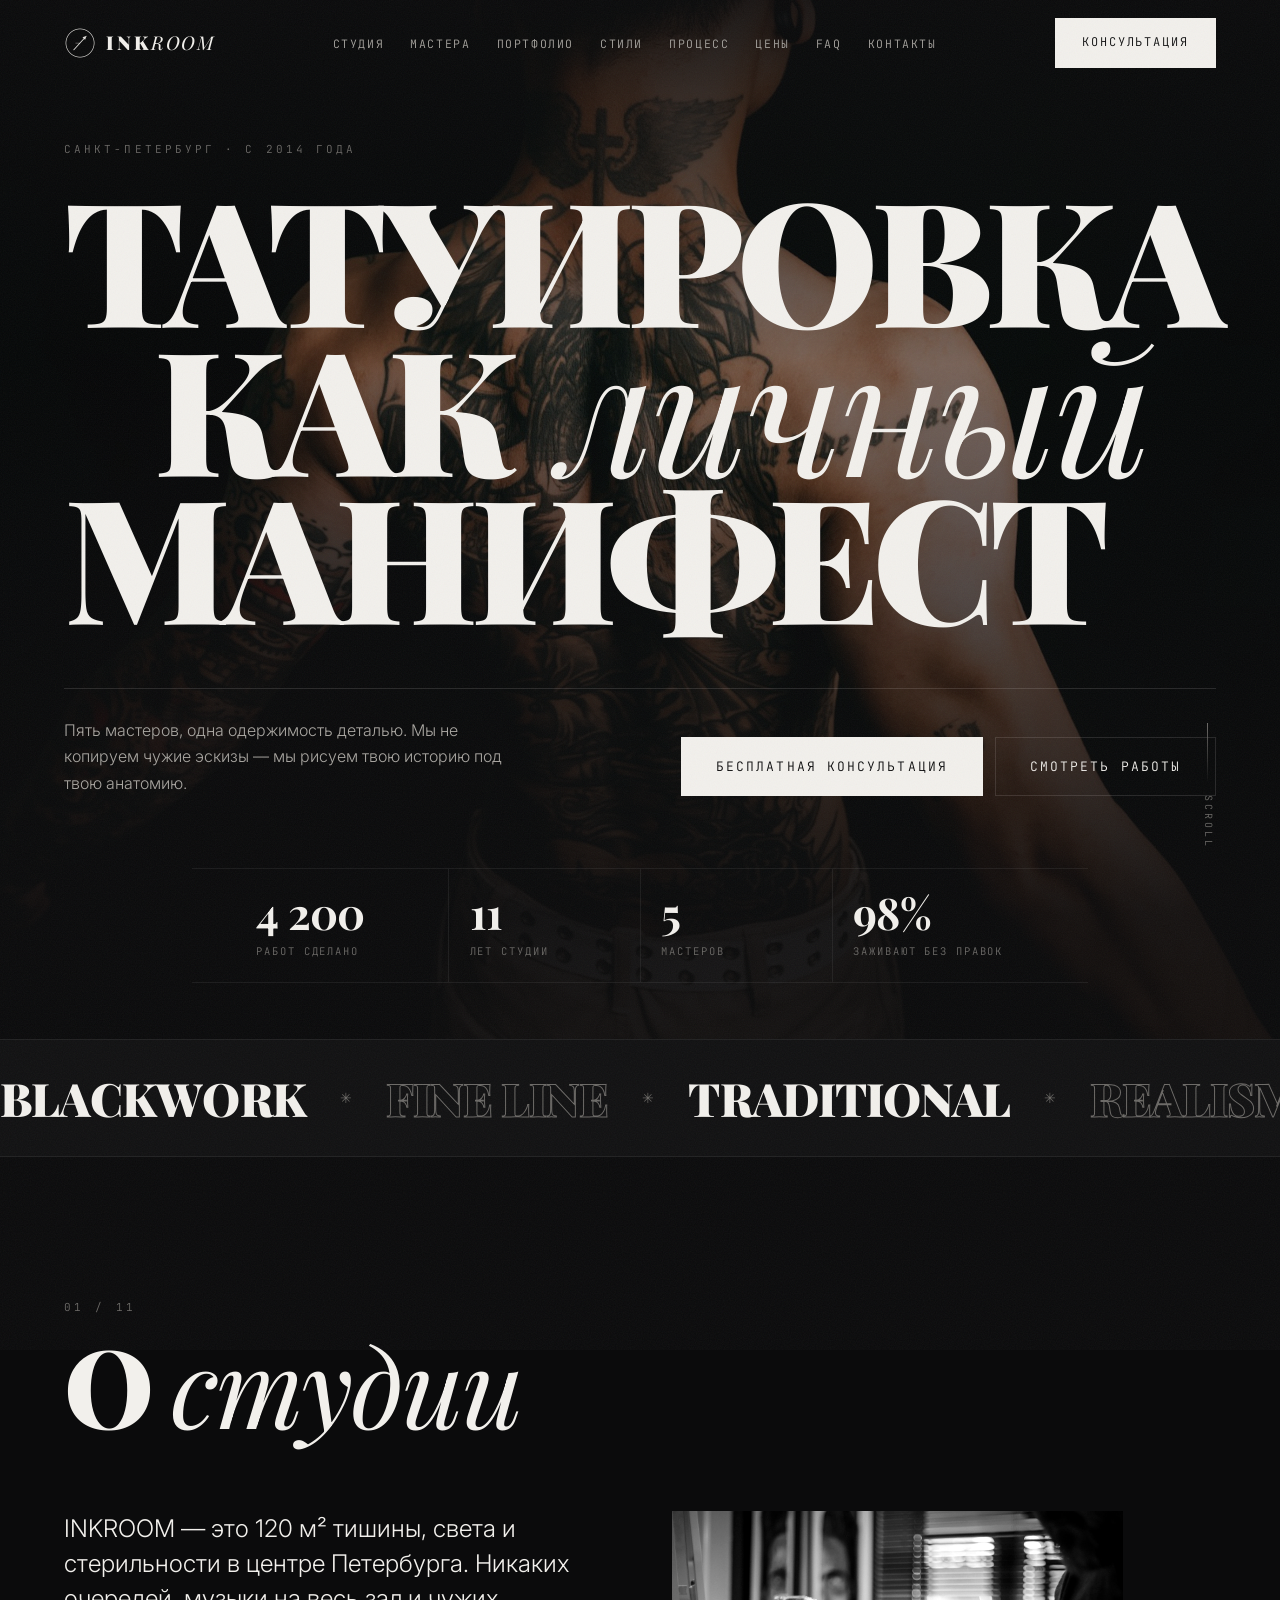
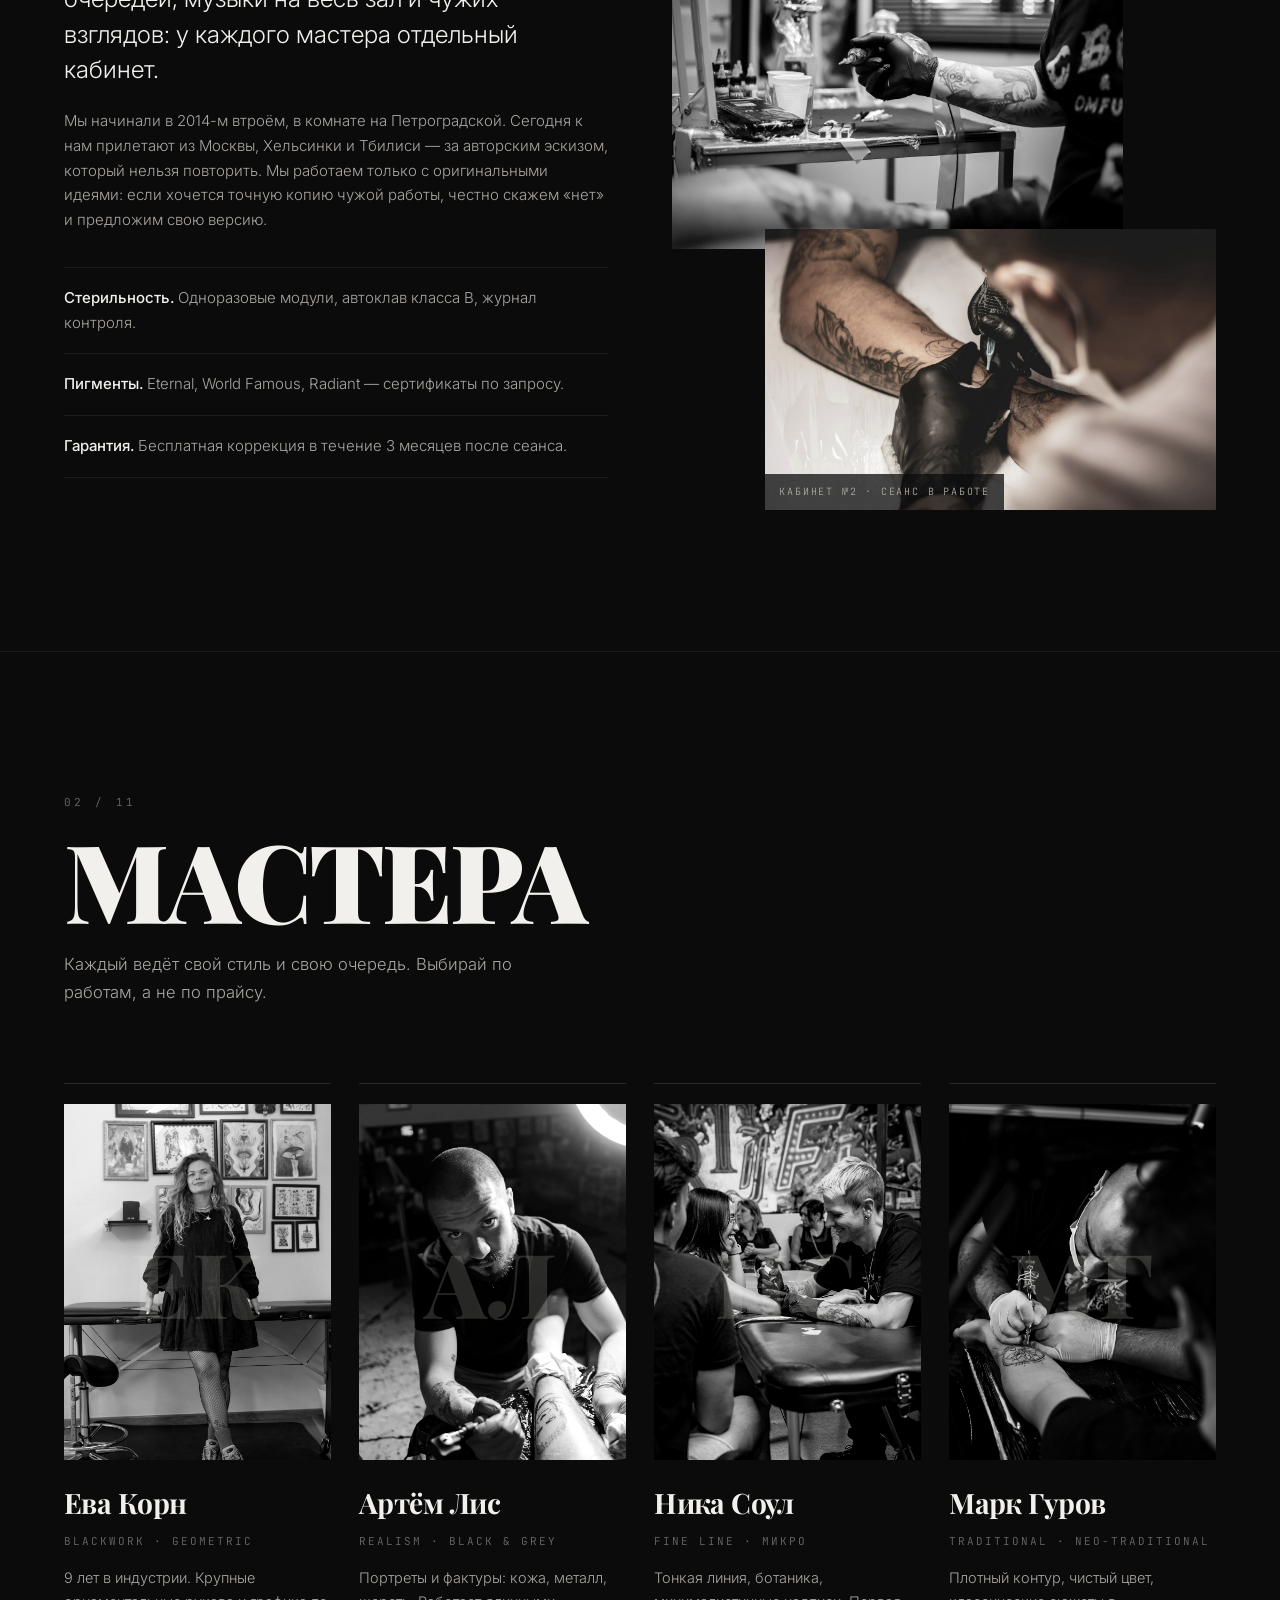
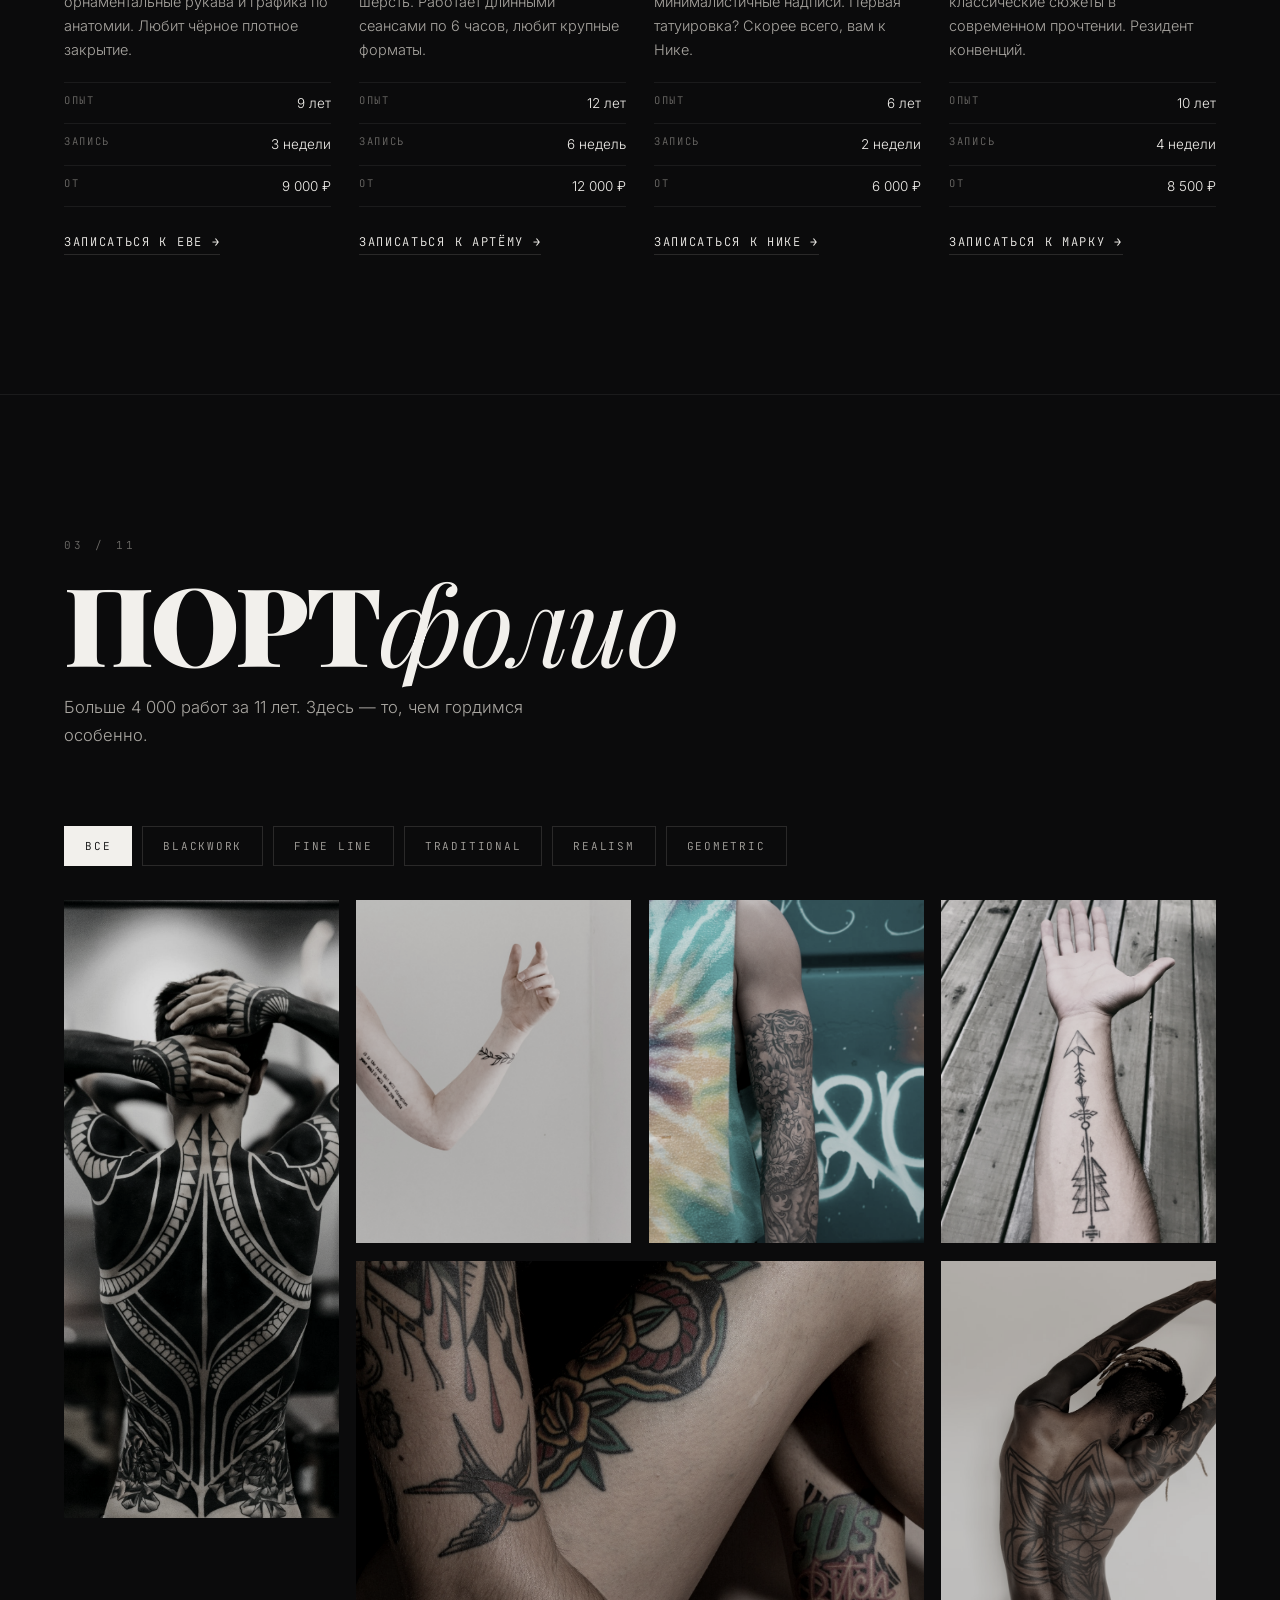
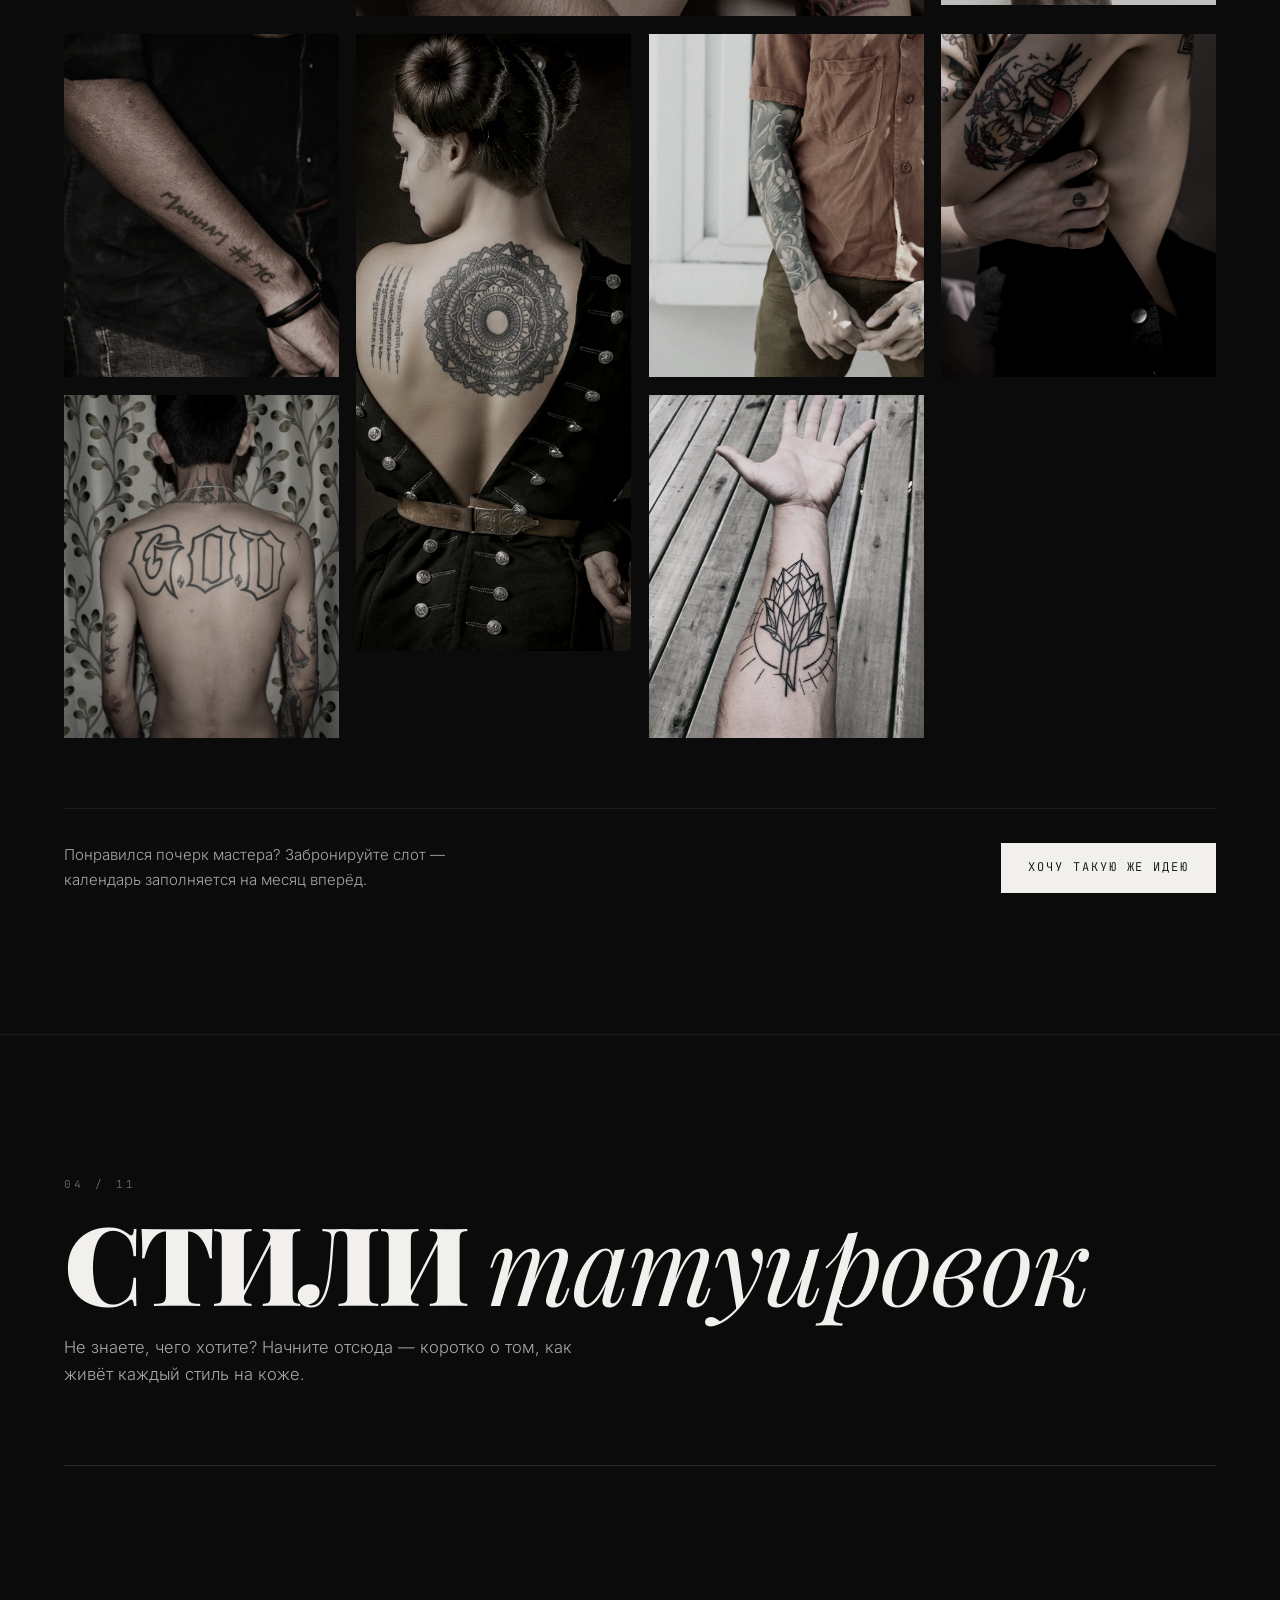
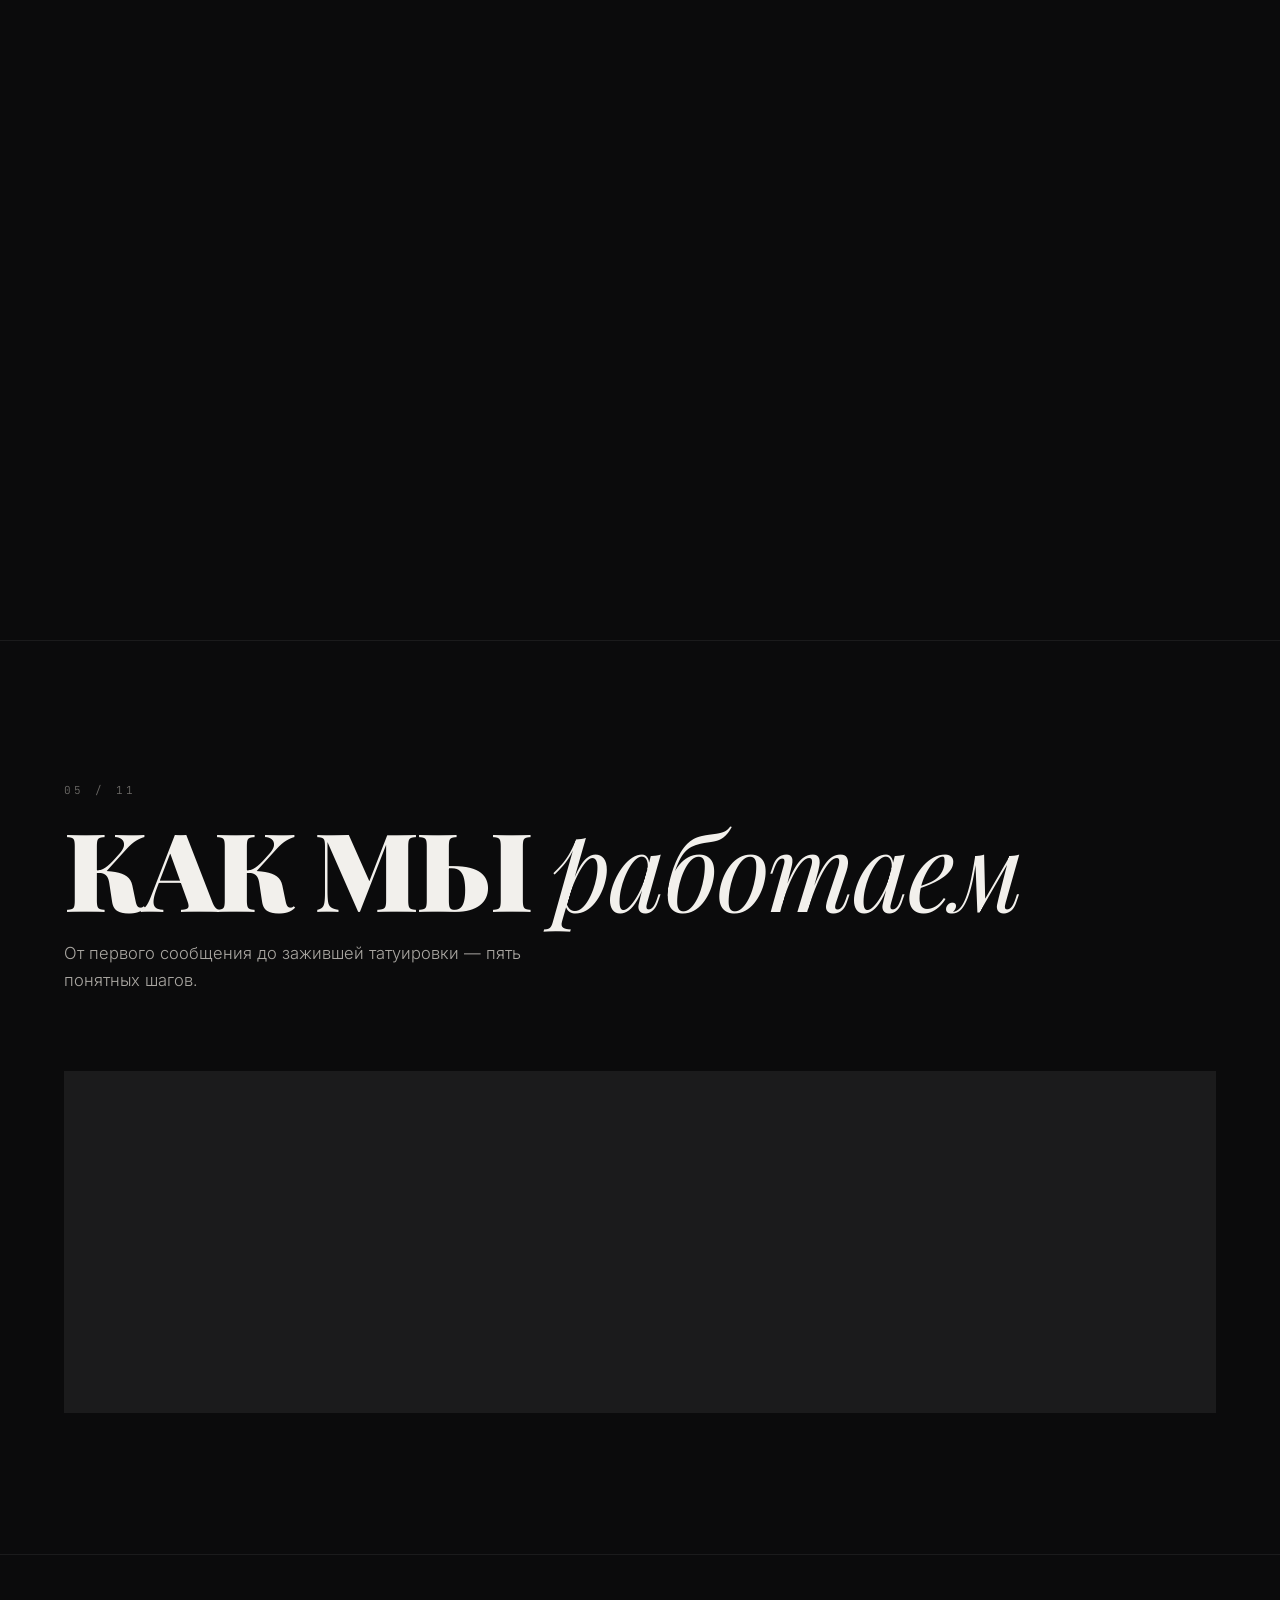
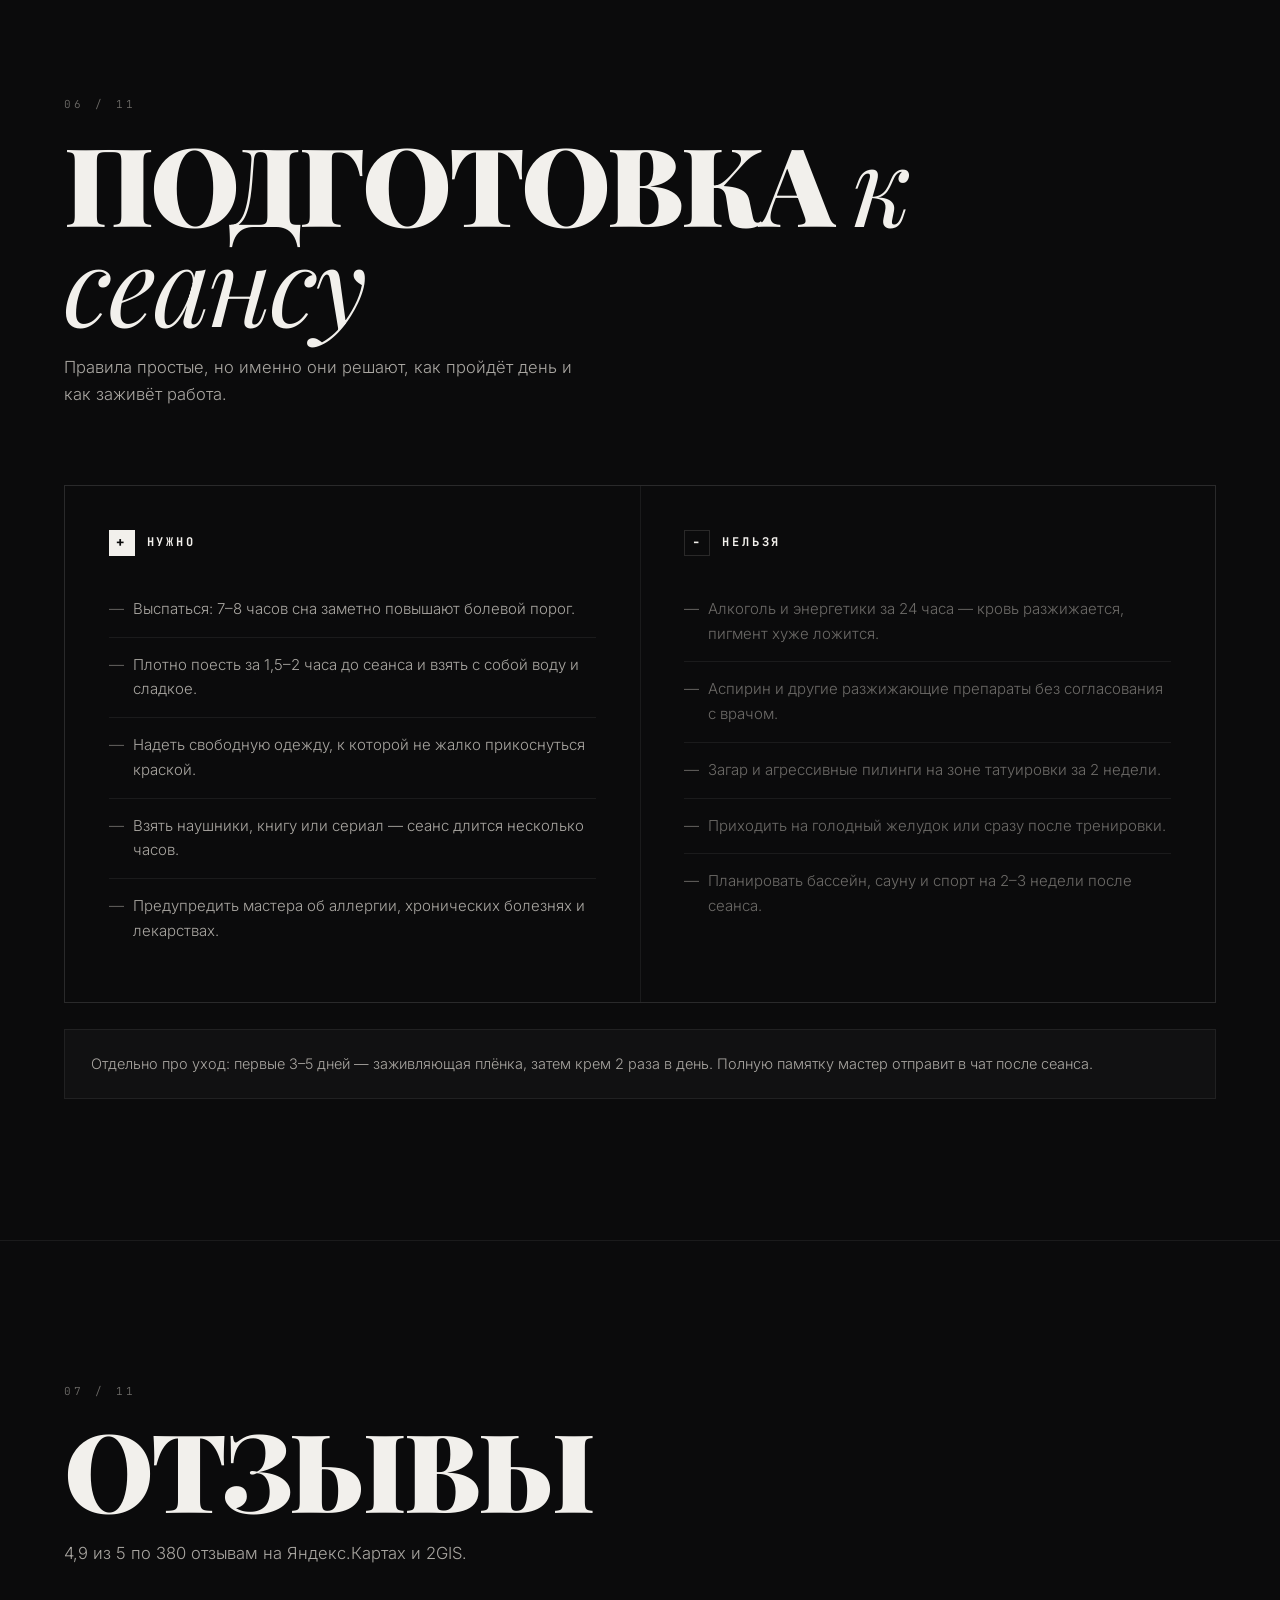
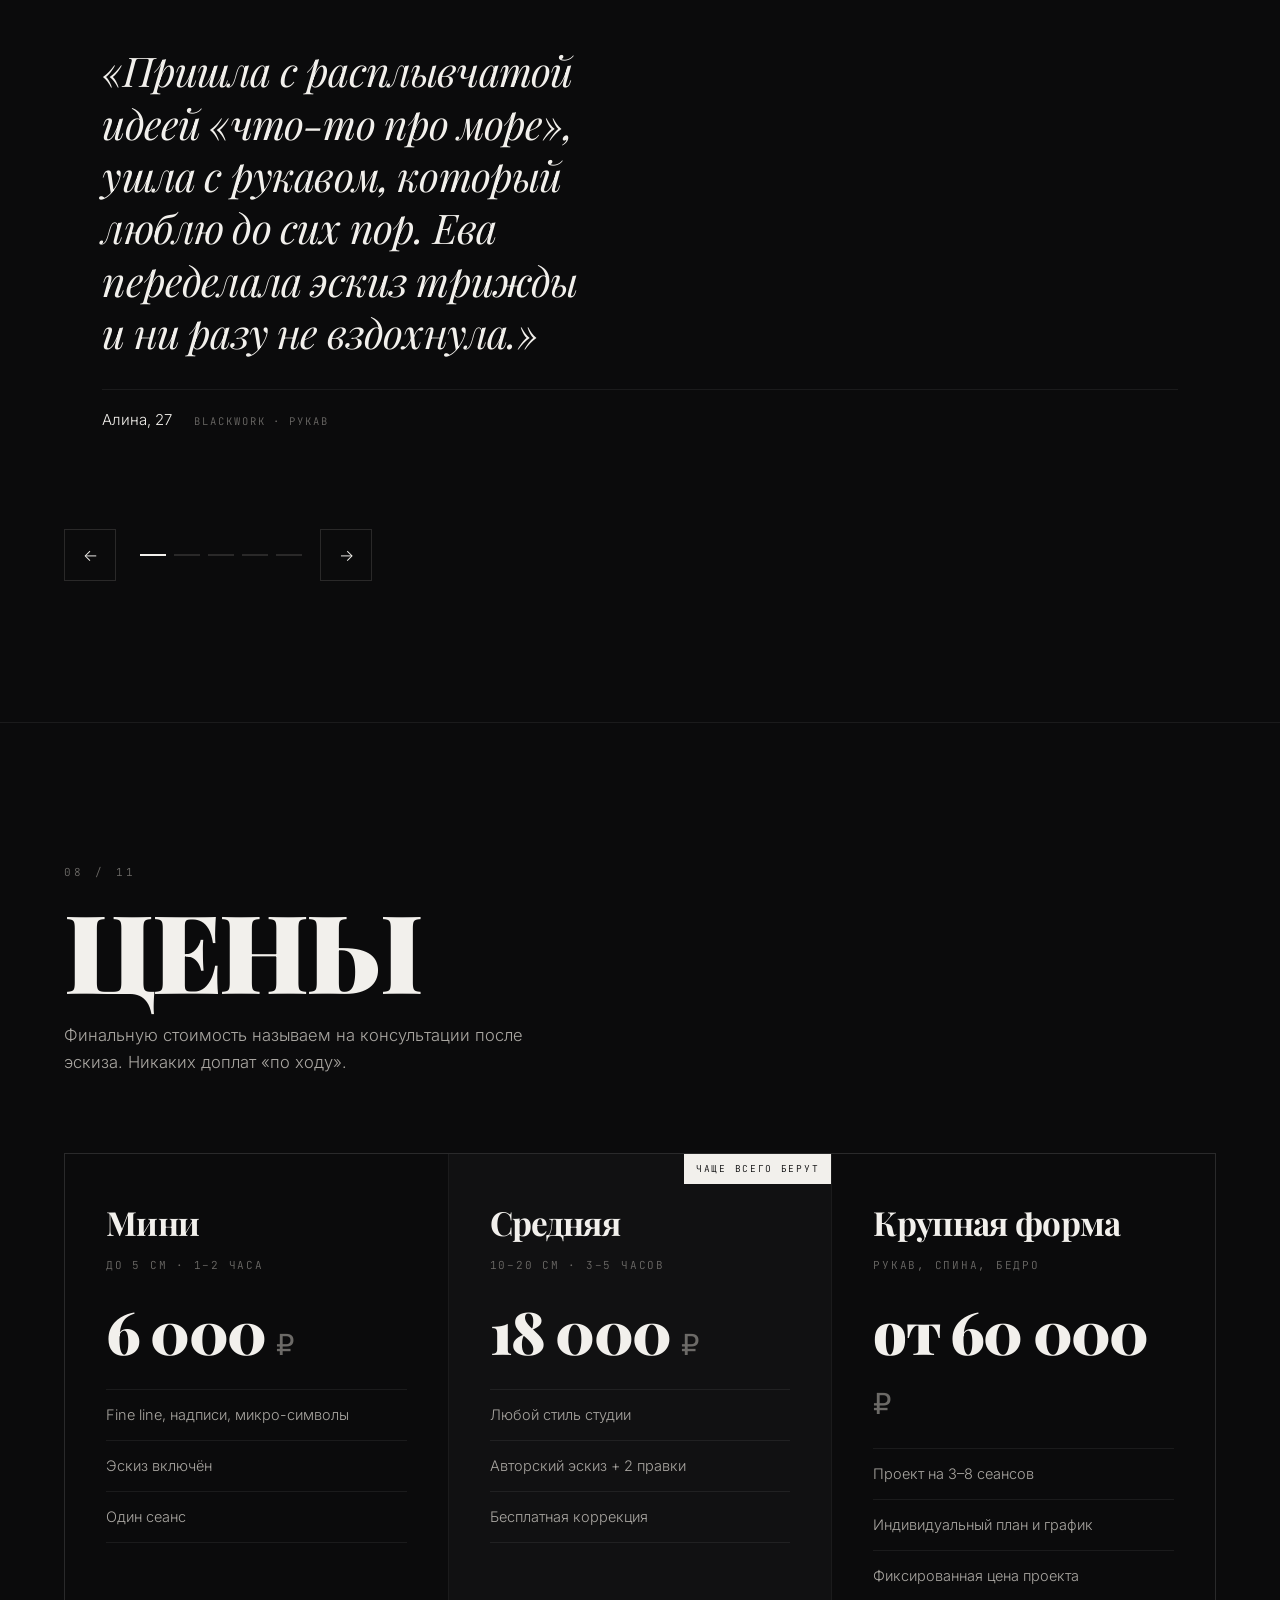
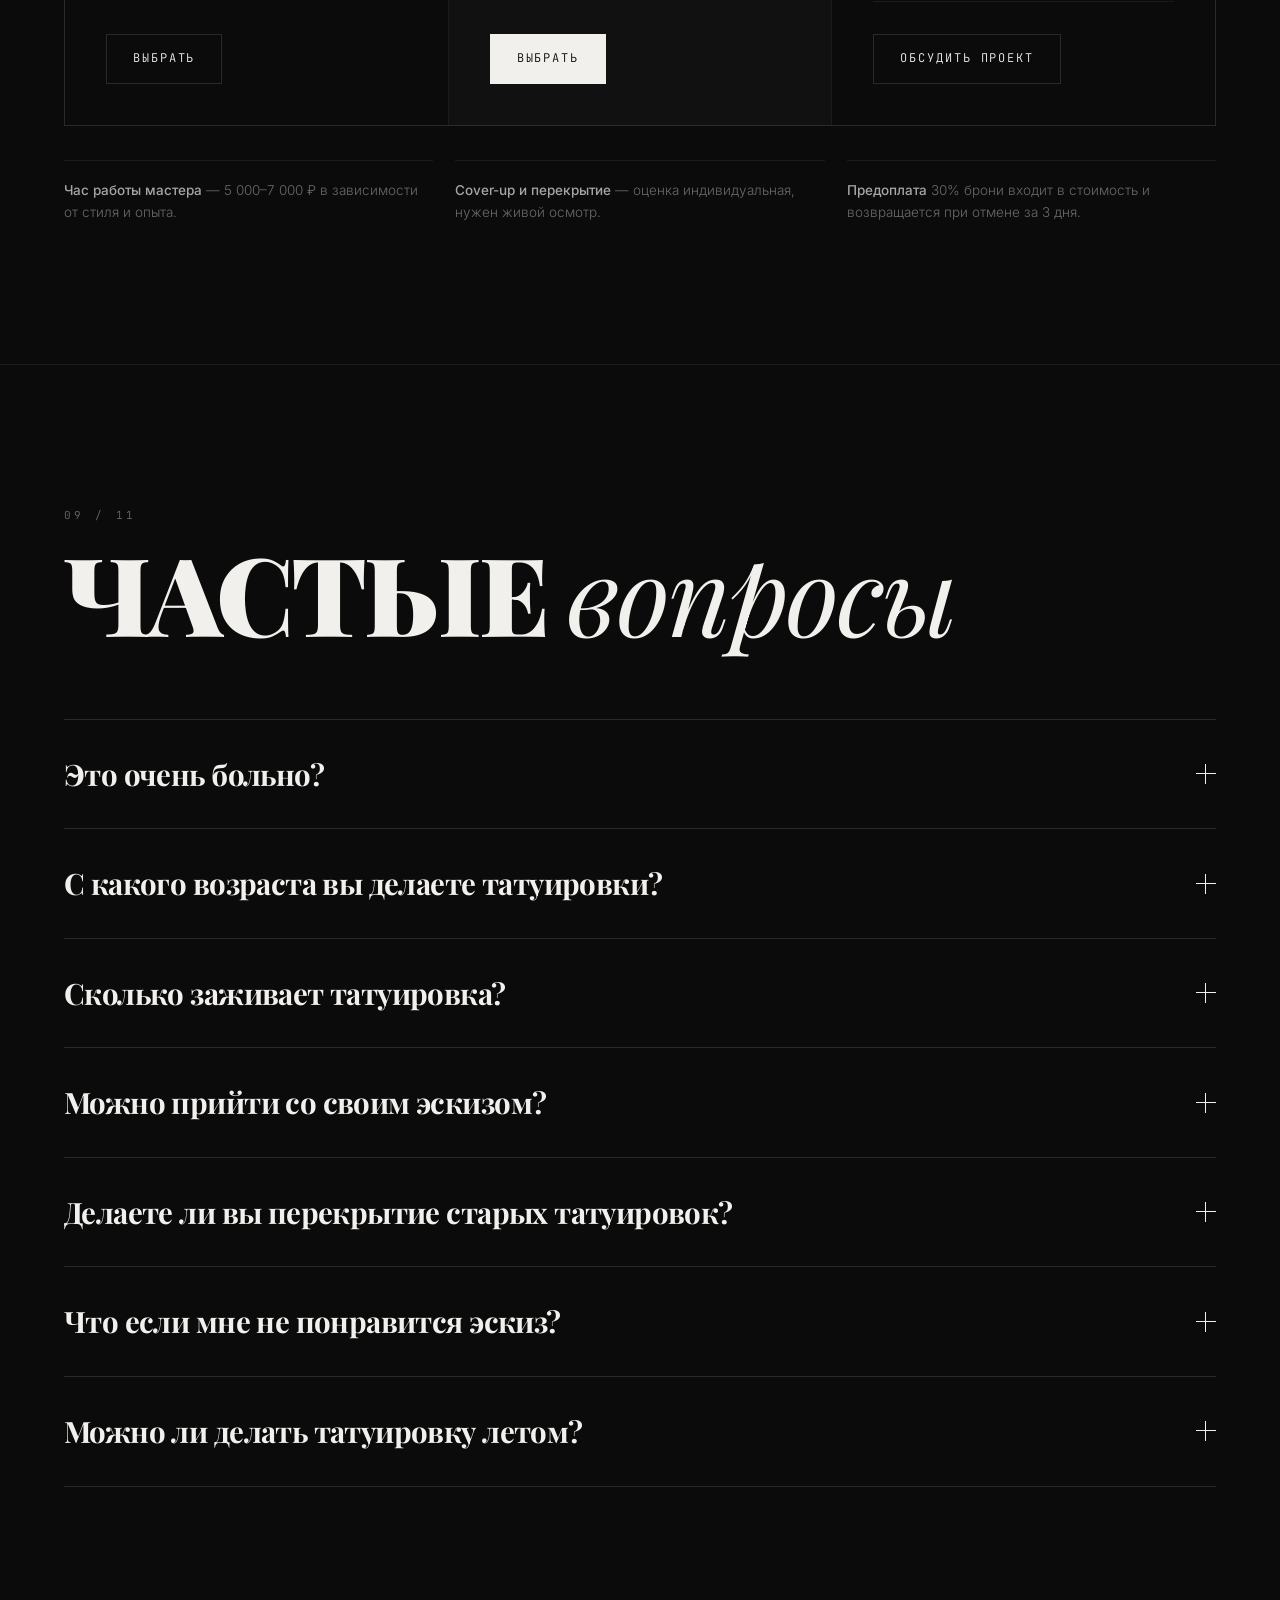
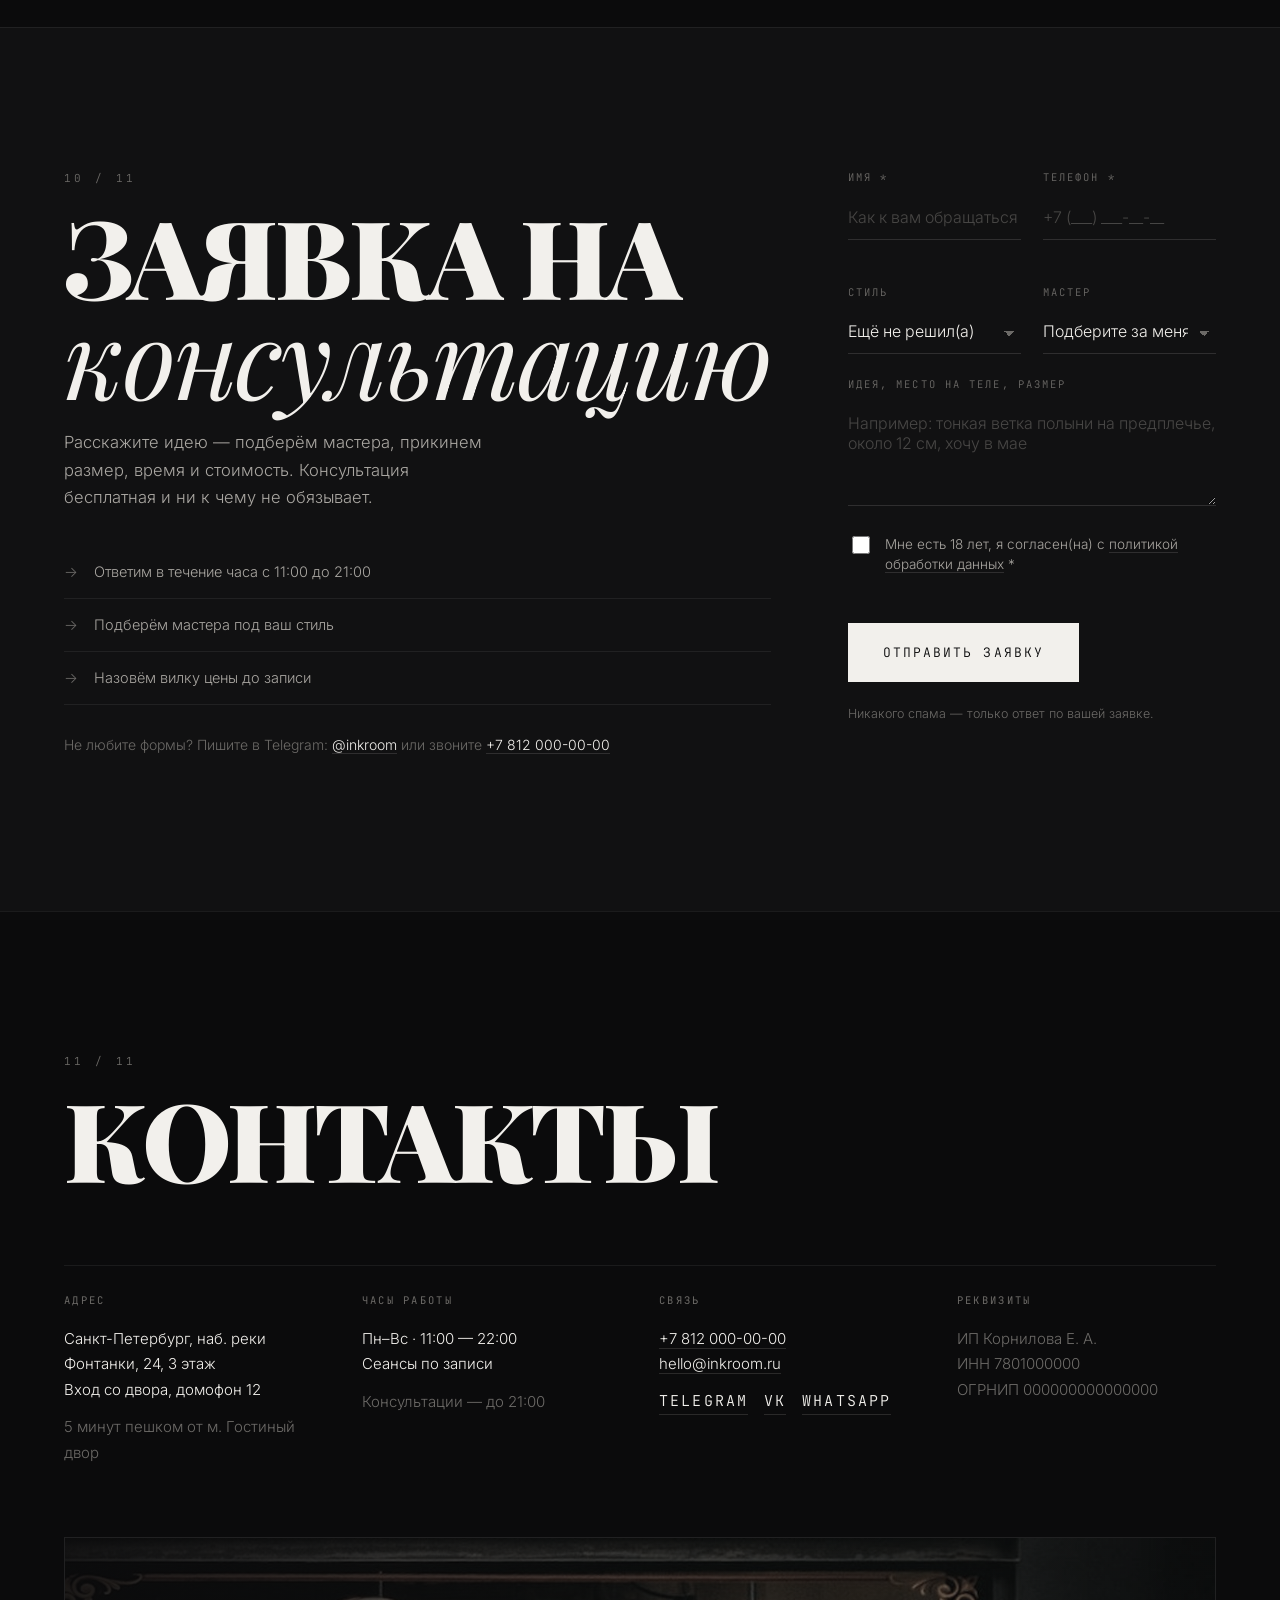
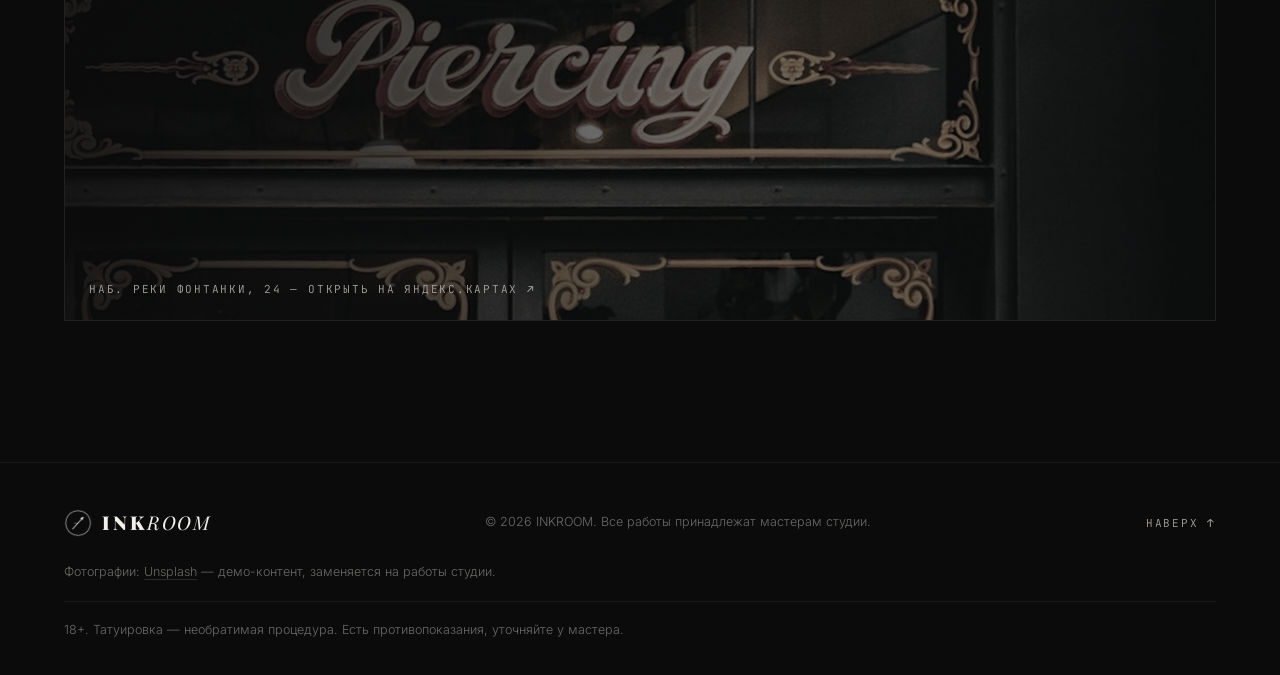
==== index.html @ caac6e0d "Initial commit" ====
<!DOCTYPE html>
<html lang="ru">
<head>
<meta charset="UTF-8">
<meta name="viewport" content="width=device-width, initial-scale=1">
<title>INKROOM — тату-студия в Санкт-Петербурге</title>
<meta name="description" content="INKROOM — студия татуировки. Blackwork, fine line, traditional, realism, geometric. Портфолио мастеров, честные цены, бесплатная консультация и эскиз.">
<meta name="theme-color" content="#0b0b0c">
<link rel="icon" href="images/logo.png" type="image/png">
<meta property="og:title" content="INKROOM — тату-студия">
<meta property="og:description" content="Авторские татуировки. Портфолио мастеров и запись на консультацию.">
<meta property="og:image" content="images/hero.jpg">
<link rel="preconnect" href="https://fonts.googleapis.com">
<link rel="preconnect" href="https://fonts.gstatic.com" crossorigin>
<link href="https://fonts.googleapis.com/css2?family=Playfair+Display:ital,wght@0,400;0,700;0,900;1,400;1,700&family=Inter:wght@300;400;500;600&family=JetBrains+Mono:wght@300;400;500&display=swap" rel="stylesheet">
<link rel="stylesheet" href="style.css">
</head>
<body>

<div class="grain" aria-hidden="true"></div>

<a class="skip-link" href="#hero">К основному содержимому</a>

<!-- ============ HEADER ============ -->
<header class="header" id="header">
  <div class="header__inner">
    <a class="logo" href="#hero" aria-label="INKROOM — на главную">
      <img src="images/logo.png" alt="" class="logo__mark" width="34" height="34">
      <span class="logo__text">INK<em>ROOM</em></span>
    </a>

    <nav class="nav" id="nav" aria-label="Основная навигация">
      <ul class="nav__list">
        <li><a href="#about">Студия</a></li>
        <li><a href="#masters">Мастера</a></li>
        <li><a href="#portfolio">Портфолио</a></li>
        <li><a href="#styles">Стили</a></li>
        <li><a href="#process">Процесс</a></li>
        <li><a href="#prices">Цены</a></li>
        <li><a href="#faq">FAQ</a></li>
        <li><a href="#contacts">Контакты</a></li>
      </ul>
      <a class="btn btn--ghost nav__cta" href="#consult">Записаться</a>
    </nav>

    <a class="btn btn--solid header__cta" href="#consult">Консультация</a>

    <button class="burger" id="burger" aria-label="Меню" aria-expanded="false" aria-controls="nav">
      <span></span><span></span>
    </button>
  </div>
</header>

<main>

<!-- ============ HERO ============ -->
<section class="hero" id="hero">
  <div class="hero__media">
    <img src="images/hero.jpg" alt="Крупная татуировка на спине, работа мастера INKROOM" fetchpriority="high">
  </div>

  <div class="hero__content container">
    <p class="eyebrow reveal">Санкт-Петербург · с 2014 года</p>

    <h1 class="hero__title">
      <span class="line reveal">Татуировка</span>
      <span class="line reveal delay-1">как <em>личный</em></span>
      <span class="line reveal delay-2">манифест</span>
    </h1>

    <div class="hero__bottom">
      <p class="hero__lead reveal delay-3">
        Пять мастеров, одна одержимость деталью. Мы не копируем чужие эскизы —
        мы рисуем твою историю под твою анатомию.
      </p>
      <div class="hero__actions reveal delay-4">
        <a class="btn btn--solid btn--lg" href="#consult">Бесплатная консультация</a>
        <a class="btn btn--line btn--lg" href="#portfolio">Смотреть работы</a>
      </div>
    </div>
  </div>

  <div class="hero__stats">
    <div class="stat"><span class="stat__num" data-count="4200">0</span><span class="stat__label">работ сделано</span></div>
    <div class="stat"><span class="stat__num" data-count="11">0</span><span class="stat__label">лет студии</span></div>
    <div class="stat"><span class="stat__num" data-count="5">0</span><span class="stat__label">мастеров</span></div>
    <div class="stat"><span class="stat__num" data-count="98" data-suffix="%">0</span><span class="stat__label">заживают без правок</span></div>
  </div>

  <a class="hero__scroll" href="#about" aria-label="Листать вниз"><span></span>scroll</a>
</section>

<!-- ============ MARQUEE ============ -->
<div class="marquee" aria-hidden="true">
  <div class="marquee__track">
    <span>Blackwork</span><i>✳</i><span>Fine Line</span><i>✳</i><span>Traditional</span><i>✳</i>
    <span>Realism</span><i>✳</i><span>Geometric</span><i>✳</i>
    <span>Blackwork</span><i>✳</i><span>Fine Line</span><i>✳</i><span>Traditional</span><i>✳</i>
    <span>Realism</span><i>✳</i><span>Geometric</span><i>✳</i>
  </div>
</div>

<!-- ============ ABOUT ============ -->
<section class="section about" id="about">
  <div class="container">
    <header class="sec-head">
      <span class="sec-index">01</span>
      <h2 class="sec-title">О <em>студии</em></h2>
    </header>

    <div class="about__grid">
      <div class="about__text reveal">
        <p class="lead">
          INKROOM — это 120 м² тишины, света и стерильности в центре Петербурга.
          Никаких очередей, музыки на весь зал и чужих взглядов: у каждого мастера
          отдельный кабинет.
        </p>
        <p>
          Мы начинали в 2014-м втроём, в комнате на Петроградской. Сегодня к нам
          прилетают из Москвы, Хельсинки и Тбилиси — за авторским эскизом, который
          нельзя повторить. Мы работаем только с оригинальными идеями: если хочется
          точную копию чужой работы, честно скажем «нет» и предложим свою версию.
        </p>
        <ul class="about__list">
          <li><strong>Стерильность.</strong> Одноразовые модули, автоклав класса B, журнал контроля.</li>
          <li><strong>Пигменты.</strong> Eternal, World Famous, Radiant — сертификаты по запросу.</li>
          <li><strong>Гарантия.</strong> Бесплатная коррекция в течение 3 месяцев после сеанса.</li>
        </ul>
      </div>

      <div class="about__media">
        <figure class="about__fig about__fig--1 reveal">
          <img src="images/studio1.jpg" alt="Рабочий столик мастера со стерильными инструментами" loading="lazy">
        </figure>
        <figure class="about__fig about__fig--2 reveal delay-2">
          <img src="images/studio2.jpg" alt="Мастер набивает татуировку на предплечье" loading="lazy">
          <figcaption>Кабинет №2 · сеанс в работе</figcaption>
        </figure>
      </div>
    </div>
  </div>
</section>

<!-- ============ MASTERS ============ -->
<section class="section masters" id="masters">
  <div class="container">
    <header class="sec-head">
      <span class="sec-index">02</span>
      <h2 class="sec-title">Мастера</h2>
      <p class="sec-note">Каждый ведёт свой стиль и свою очередь. Выбирай по работам, а не по прайсу.</p>
    </header>

    <div class="masters__grid">
      <article class="master reveal">
        <div class="master__photo">
          <img src="images/photo1.jpg" alt="Ева Корн, мастер студии INKROOM" loading="lazy">
          <span class="master__initials" aria-hidden="true">ЕК</span>
        </div>
        <div class="master__body">
          <h3 class="master__name">Ева Корн</h3>
          <p class="master__role">Blackwork · Geometric</p>
          <p class="master__bio">9 лет в индустрии. Крупные орнаментальные рукава и графика по анатомии. Любит чёрное плотное закрытие.</p>
          <ul class="master__meta">
            <li><span>Опыт</span> 9 лет</li>
            <li><span>Запись</span> 3 недели</li>
            <li><span>От</span> 9 000 ₽</li>
          </ul>
          <a class="link-arrow" href="#consult" data-master="Ева Корн">Записаться к Еве</a>
        </div>
      </article>

      <article class="master reveal delay-1">
        <div class="master__photo">
          <img src="images/photo2.jpg" alt="Артём Лис, мастер студии INKROOM" loading="lazy">
          <span class="master__initials" aria-hidden="true">АЛ</span>
        </div>
        <div class="master__body">
          <h3 class="master__name">Артём Лис</h3>
          <p class="master__role">Realism · Black &amp; Grey</p>
          <p class="master__bio">Портреты и фактуры: кожа, металл, шерсть. Работает длинными сеансами по 6 часов, любит крупные форматы.</p>
          <ul class="master__meta">
            <li><span>Опыт</span> 12 лет</li>
            <li><span>Запись</span> 6 недель</li>
            <li><span>От</span> 12 000 ₽</li>
          </ul>
          <a class="link-arrow" href="#consult" data-master="Артём Лис">Записаться к Артёму</a>
        </div>
      </article>

      <article class="master reveal delay-2">
        <div class="master__photo">
          <img src="images/master3.jpg" alt="Ника Соул за работой с клиентом" loading="lazy">
          <span class="master__initials" aria-hidden="true">НС</span>
        </div>
        <div class="master__body">
          <h3 class="master__name">Ника Соул</h3>
          <p class="master__role">Fine Line · Микро</p>
          <p class="master__bio">Тонкая линия, ботаника, минималистичные надписи. Первая татуировка? Скорее всего, вам к Нике.</p>
          <ul class="master__meta">
            <li><span>Опыт</span> 6 лет</li>
            <li><span>Запись</span> 2 недели</li>
            <li><span>От</span> 6 000 ₽</li>
          </ul>
          <a class="link-arrow" href="#consult" data-master="Ника Соул">Записаться к Нике</a>
        </div>
      </article>

      <article class="master reveal delay-3">
        <div class="master__photo">
          <img src="images/master4.jpg" alt="Марк Гуров во время сеанса" loading="lazy">
          <span class="master__initials" aria-hidden="true">МГ</span>
        </div>
        <div class="master__body">
          <h3 class="master__name">Марк Гуров</h3>
          <p class="master__role">Traditional · Neo-traditional</p>
          <p class="master__bio">Плотный контур, чистый цвет, классические сюжеты в современном прочтении. Резидент конвенций.</p>
          <ul class="master__meta">
            <li><span>Опыт</span> 10 лет</li>
            <li><span>Запись</span> 4 недели</li>
            <li><span>От</span> 8 500 ₽</li>
          </ul>
          <a class="link-arrow" href="#consult" data-master="Марк Гуров">Записаться к Марку</a>
        </div>
      </article>
    </div>
  </div>
</section>

<!-- ============ PORTFOLIO ============ -->
<section class="section portfolio" id="portfolio">
  <div class="container">
    <header class="sec-head">
      <span class="sec-index">03</span>
      <h2 class="sec-title">Порт<em>фолио</em></h2>
      <p class="sec-note">Больше 4 000 работ за 11 лет. Здесь — то, чем гордимся особенно.</p>
    </header>

    <div class="filters" role="tablist" aria-label="Фильтр работ по стилю">
      <button class="filter is-active" role="tab" aria-selected="true" data-filter="all">Все</button>
      <button class="filter" role="tab" aria-selected="false" data-filter="blackwork">Blackwork</button>
      <button class="filter" role="tab" aria-selected="false" data-filter="fine-line">Fine Line</button>
      <button class="filter" role="tab" aria-selected="false" data-filter="traditional">Traditional</button>
      <button class="filter" role="tab" aria-selected="false" data-filter="realism">Realism</button>
      <button class="filter" role="tab" aria-selected="false" data-filter="geometric">Geometric</button>
    </div>

    <div class="gallery" id="gallery">
      <figure class="work work--tall" data-style="blackwork">
        <img src="images/work-blackwork-1.jpg" alt="Орнаментальный блэкворк на всю спину" loading="lazy">
        <figcaption><span class="work__title">Орнамент на всю спину</span><span class="work__meta">Blackwork · Ева Корн · 4 сеанса</span></figcaption>
      </figure>
      <figure class="work" data-style="fine-line">
        <img src="images/work-fineline-1.jpg" alt="Тонкая веточка и надпись на предплечье" loading="lazy">
        <figcaption><span class="work__title">Веточка и надпись</span><span class="work__meta">Fine Line · Ника Соул · 2 часа</span></figcaption>
      </figure>
      <figure class="work" data-style="realism">
        <img src="images/work-realism-1.jpg" alt="Реалистичный рукав с тигром" loading="lazy">
        <figcaption><span class="work__title">Тигр в рукаве</span><span class="work__meta">Realism · Артём Лис · 3 сеанса</span></figcaption>
      </figure>
      <figure class="work" data-style="geometric">
        <img src="images/work-geometric-1.jpg" alt="Геометрическая стрела на предплечье" loading="lazy">
        <figcaption><span class="work__title">Стрела на предплечье</span><span class="work__meta">Geometric · Ева Корн · 3 часа</span></figcaption>
      </figure>
      <figure class="work work--wide" data-style="traditional">
        <img src="images/work-traditional-1.jpg" alt="Цветные традиционные татуировки на бедре" loading="lazy">
        <figcaption><span class="work__title">Классика на бедре</span><span class="work__meta">Traditional · Марк Гуров · 2 сеанса</span></figcaption>
      </figure>
      <figure class="work" data-style="blackwork">
        <img src="images/work-blackwork-2.jpg" alt="Графичный чёрный рукав, переходящий на спину" loading="lazy">
        <figcaption><span class="work__title">Графика по плечу и спине</span><span class="work__meta">Blackwork · Ева Корн · 6 часов</span></figcaption>
      </figure>
      <figure class="work" data-style="fine-line">
        <img src="images/work-fineline-2.jpg" alt="Рукописная надпись на предплечье" loading="lazy">
        <figcaption><span class="work__title">Рукописная надпись</span><span class="work__meta">Fine Line · Ника Соул · 1,5 часа</span></figcaption>
      </figure>
      <figure class="work work--tall" data-style="geometric">
        <img src="images/work-geometric-2.jpg" alt="Мандала между лопаток" loading="lazy">
        <figcaption><span class="work__title">Мандала между лопаток</span><span class="work__meta">Geometric · Ева Корн · 2 сеанса</span></figcaption>
      </figure>
      <figure class="work" data-style="realism">
        <img src="images/work-realism-2.jpg" alt="Ботанический рукав в чёрно-серой технике" loading="lazy">
        <figcaption><span class="work__title">Ботанический рукав, black &amp; grey</span><span class="work__meta">Realism · Артём Лис · 4 сеанса</span></figcaption>
      </figure>
      <figure class="work" data-style="traditional">
        <img src="images/work-traditional-2.jpg" alt="Олдскул на плече и тонкие линии на кисти" loading="lazy">
        <figcaption><span class="work__title">Олдскул на плече</span><span class="work__meta">Traditional · Марк Гуров · 5 часов</span></figcaption>
      </figure>
      <figure class="work" data-style="blackwork">
        <img src="images/work-blackwork-3.jpg" alt="Крупный леттеринг на спине" loading="lazy">
        <figcaption><span class="work__title">Леттеринг на спине</span><span class="work__meta">Blackwork · Ева Корн · 3 часа</span></figcaption>
      </figure>
      <figure class="work" data-style="geometric">
        <img src="images/work-geometric-3.jpg" alt="Геометрический кристалл на предплечье" loading="lazy">
        <figcaption><span class="work__title">Кристалл, дотворк</span><span class="work__meta">Geometric · Ева Корн · 4 часа</span></figcaption>
      </figure>
    </div>

    <p class="gallery__empty" id="galleryEmpty" hidden>В этом стиле пока нечего показать — напишите нам, покажем в переписке.</p>

    <div class="portfolio__cta">
      <p>Понравился почерк мастера? Забронируйте слот — календарь заполняется на месяц вперёд.</p>
      <a class="btn btn--solid" href="#consult">Хочу такую же идею</a>
    </div>
  </div>
</section>

<!-- ============ STYLES ============ -->
<section class="section styles" id="styles">
  <div class="container">
    <header class="sec-head">
      <span class="sec-index">04</span>
      <h2 class="sec-title">Стили <em>татуировок</em></h2>
      <p class="sec-note">Не знаете, чего хотите? Начните отсюда — коротко о том, как живёт каждый стиль на коже.</p>
    </header>

    <div class="styles__list">
      <article class="style-row reveal">
        <span class="style-row__num">/01</span>
        <h3 class="style-row__name">Blackwork</h3>
        <p class="style-row__desc">Плотный чёрный, орнаменты, абстракция и cover-up. Читается на любой дистанции и почти не выцветает.</p>
        <span class="style-row__tag">от 9 000 ₽</span>
        <div class="style-row__img"><img src="images/style-blackwork.jpg" alt="Пример работы в стиле blackwork" loading="lazy"></div>
      </article>

      <article class="style-row reveal">
        <span class="style-row__num">/02</span>
        <h3 class="style-row__name">Fine Line</h3>
        <p class="style-row__desc">Тонкая линия одной иглой: ботаника, надписи, микро-сюжеты. Деликатно, но требует ухода и коррекции.</p>
        <span class="style-row__tag">от 6 000 ₽</span>
        <div class="style-row__img"><img src="images/style-fine-line.jpg" alt="Пример работы в стиле fine line" loading="lazy"></div>
      </article>

      <article class="style-row reveal">
        <span class="style-row__num">/03</span>
        <h3 class="style-row__name">Traditional</h3>
        <p class="style-row__desc">Жирный контур, ограниченная палитра, вечные сюжеты. Стиль, который будет выглядеть хорошо и через 20 лет.</p>
        <span class="style-row__tag">от 8 500 ₽</span>
        <div class="style-row__img"><img src="images/style-traditional.jpg" alt="Пример работы в стиле traditional" loading="lazy"></div>
      </article>

      <article class="style-row reveal">
        <span class="style-row__num">/04</span>
        <h3 class="style-row__name">Realism</h3>
        <p class="style-row__desc">Портреты, животные, фактуры в чёрно-сером. Долгие сеансы и максимум внимания к свету и тени.</p>
        <span class="style-row__tag">от 12 000 ₽</span>
        <div class="style-row__img"><img src="images/style-realism.jpg" alt="Пример работы в стиле realism" loading="lazy"></div>
      </article>

      <article class="style-row reveal">
        <span class="style-row__num">/05</span>
        <h3 class="style-row__name">Geometric</h3>
        <p class="style-row__desc">Симметрия, точная разметка по анатомии, дотворк и линии. Идеально ложится на предплечья и спину.</p>
        <span class="style-row__tag">от 9 500 ₽</span>
        <div class="style-row__img"><img src="images/style-geometric.jpg" alt="Пример работы в стиле geometric" loading="lazy"></div>
      </article>
    </div>
  </div>
</section>

<!-- ============ PROCESS ============ -->
<section class="section process" id="process">
  <div class="container">
    <header class="sec-head">
      <span class="sec-index">05</span>
      <h2 class="sec-title">Как мы <em>работаем</em></h2>
      <p class="sec-note">От первого сообщения до зажившей татуировки — пять понятных шагов.</p>
    </header>

    <ol class="steps">
      <li class="step reveal">
        <span class="step__num">01</span>
        <h3 class="step__title">Заявка и консультация</h3>
        <p>Отвечаем в течение часа. Обсуждаем идею, размер, место и бюджет — онлайн или в студии, бесплатно.</p>
      </li>
      <li class="step reveal delay-1">
        <span class="step__num">02</span>
        <h3 class="step__title">Эскиз</h3>
        <p>Мастер рисует авторский эскиз под вашу анатомию. Две правки включены, эскиз не показываем другим клиентам.</p>
      </li>
      <li class="step reveal delay-2">
        <span class="step__num">03</span>
        <h3 class="step__title">Бронь даты</h3>
        <p>Фиксируем дату предоплатой 30% — она идёт в стоимость сеанса и подтверждает, что слот ваш.</p>
      </li>
      <li class="step reveal delay-3">
        <span class="step__num">04</span>
        <h3 class="step__title">Сеанс</h3>
        <p>Стерильный кабинет, перерывы каждый час, ваша музыка. Средний сеанс — 4 часа, максимум 7.</p>
      </li>
      <li class="step reveal delay-4">
        <span class="step__num">05</span>
        <h3 class="step__title">Заживление и коррекция</h3>
        <p>Плёнка, памятка и чат с мастером на 30 дней. Через 4–8 недель — бесплатная коррекция, если нужна.</p>
      </li>
    </ol>
  </div>
</section>

<!-- ============ PREPARATION ============ -->
<section class="section prep" id="prep">
  <div class="container">
    <header class="sec-head">
      <span class="sec-index">06</span>
      <h2 class="sec-title">Подготовка <em>к сеансу</em></h2>
      <p class="sec-note">Правила простые, но именно они решают, как пройдёт день и как заживёт работа.</p>
    </header>

    <div class="prep__cols">
      <div class="prep__col prep__col--do reveal">
        <h3><span aria-hidden="true">+</span> Нужно</h3>
        <ul>
          <li>Выспаться: 7–8 часов сна заметно повышают болевой порог.</li>
          <li>Плотно поесть за 1,5–2 часа до сеанса и взять с собой воду и сладкое.</li>
          <li>Надеть свободную одежду, к которой не жалко прикоснуться краской.</li>
          <li>Взять наушники, книгу или сериал — сеанс длится несколько часов.</li>
          <li>Предупредить мастера об аллергии, хронических болезнях и лекарствах.</li>
        </ul>
      </div>
      <div class="prep__col prep__col--dont reveal delay-2">
        <h3><span aria-hidden="true">−</span> Нельзя</h3>
        <ul>
          <li>Алкоголь и энергетики за 24 часа — кровь разжижается, пигмент хуже ложится.</li>
          <li>Аспирин и другие разжижающие препараты без согласования с врачом.</li>
          <li>Загар и агрессивные пилинги на зоне татуировки за 2 недели.</li>
          <li>Приходить на голодный желудок или сразу после тренировки.</li>
          <li>Планировать бассейн, сауну и спорт на 2–3 недели после сеанса.</li>
        </ul>
      </div>
    </div>

    <p class="prep__note reveal">
      Отдельно про уход: первые 3–5 дней — заживляющая плёнка, затем крем 2 раза в день.
      Полную памятку мастер отправит в чат после сеанса.
    </p>
  </div>
</section>

<!-- ============ REVIEWS ============ -->
<section class="section reviews" id="reviews">
  <div class="container">
    <header class="sec-head">
      <span class="sec-index">07</span>
      <h2 class="sec-title">Отзывы</h2>
      <p class="sec-note">4,9 из 5 по 380 отзывам на Яндекс.Картах и 2GIS.</p>
    </header>

    <div class="reviews__viewport">
      <div class="reviews__track" id="reviewsTrack">
        <blockquote class="review">
          <p>Пришла с расплывчатой идеей «что-то про море», ушла с рукавом, который люблю до сих пор. Ева переделала эскиз трижды и ни разу не вздохнула.</p>
          <footer><span class="review__name">Алина, 27</span><span class="review__meta">Blackwork · рукав</span></footer>
        </blockquote>
        <blockquote class="review">
          <p>Сидел 6 часов и не заметил как. Артём объясняет каждый шаг, делает перерывы и не давит на «давай ещё немного». Реализм огонь, зажило идеально.</p>
          <footer><span class="review__name">Дмитрий, 33</span><span class="review__meta">Realism · предплечье</span></footer>
        </blockquote>
        <blockquote class="review">
          <p>Первая тату в 19 лет, боялась до дрожи. Ника всё показала, дала подержать машинку и объяснила про уход. Через час я уже смеялась.</p>
          <footer><span class="review__name">Соня, 19</span><span class="review__meta">Fine Line · ключица</span></footer>
        </blockquote>
        <blockquote class="review">
          <p>Ценник честный: сказали сумму на консультации — столько и заплатил, без «ой, ушло больше краски». Плюс бесплатная коррекция через месяц.</p>
          <footer><span class="review__name">Кирилл, 30</span><span class="review__meta">Traditional · плечо</span></footer>
        </blockquote>
        <blockquote class="review">
          <p>Студия стерильная до занудства: всё вскрывают при тебе, перчатки меняют по десять раз. После больничного опыта это очень успокаивает.</p>
          <footer><span class="review__name">Марина, 35</span><span class="review__meta">Geometric · спина</span></footer>
        </blockquote>
      </div>
    </div>

    <div class="reviews__controls">
      <button class="rbtn" id="revPrev" aria-label="Предыдущий отзыв">←</button>
      <div class="reviews__dots" id="revDots"></div>
      <button class="rbtn" id="revNext" aria-label="Следующий отзыв">→</button>
    </div>
  </div>
</section>

<!-- ============ PRICES ============ -->
<section class="section prices" id="prices">
  <div class="container">
    <header class="sec-head">
      <span class="sec-index">08</span>
      <h2 class="sec-title">Цены</h2>
      <p class="sec-note">Финальную стоимость называем на консультации после эскиза. Никаких доплат «по ходу».</p>
    </header>

    <div class="price-grid">
      <article class="price reveal">
        <h3 class="price__name">Мини</h3>
        <p class="price__size">до 5 см · 1–2 часа</p>
        <p class="price__val">6 000 <span>₽</span></p>
        <ul>
          <li>Fine line, надписи, микро-символы</li>
          <li>Эскиз включён</li>
          <li>Один сеанс</li>
        </ul>
        <a class="btn btn--line" href="#consult" data-plan="Мини">Выбрать</a>
      </article>

      <article class="price price--accent reveal delay-1">
        <span class="price__badge">Чаще всего берут</span>
        <h3 class="price__name">Средняя</h3>
        <p class="price__size">10–20 см · 3–5 часов</p>
        <p class="price__val">18 000 <span>₽</span></p>
        <ul>
          <li>Любой стиль студии</li>
          <li>Авторский эскиз + 2 правки</li>
          <li>Бесплатная коррекция</li>
        </ul>
        <a class="btn btn--solid" href="#consult" data-plan="Средняя">Выбрать</a>
      </article>

      <article class="price reveal delay-2">
        <h3 class="price__name">Крупная форма</h3>
        <p class="price__size">рукав, спина, бедро</p>
        <p class="price__val">от 60 000 <span>₽</span></p>
        <ul>
          <li>Проект на 3–8 сеансов</li>
          <li>Индивидуальный план и график</li>
          <li>Фиксированная цена проекта</li>
        </ul>
        <a class="btn btn--line" href="#consult" data-plan="Крупная форма">Обсудить проект</a>
      </article>
    </div>

    <ul class="price-notes">
      <li><strong>Час работы мастера</strong> — 5 000–7 000 ₽ в зависимости от стиля и опыта.</li>
      <li><strong>Cover-up и перекрытие</strong> — оценка индивидуальная, нужен живой осмотр.</li>
      <li><strong>Предоплата</strong> 30% брони входит в стоимость и возвращается при отмене за 3 дня.</li>
    </ul>
  </div>
</section>

<!-- ============ FAQ ============ -->
<section class="section faq" id="faq">
  <div class="container">
    <header class="sec-head">
      <span class="sec-index">09</span>
      <h2 class="sec-title">Частые <em>вопросы</em></h2>
    </header>

    <div class="accordion" id="accordion">
      <div class="acc">
        <button class="acc__head" aria-expanded="false">
          <span>Это очень больно?</span><span class="acc__icon" aria-hidden="true"></span>
        </button>
        <div class="acc__body"><div class="acc__inner">
          <p>Терпимо. Ощущение похоже на царапанье кошки или лёгкий ожог. Больнее всего рёбра, внутренняя сторона плеча, шея и стопы; спокойнее всего — предплечье, бедро, икра. Мы делаем перерывы каждый час и никуда не спешим.</p>
        </div></div>
      </div>
      <div class="acc">
        <button class="acc__head" aria-expanded="false">
          <span>С какого возраста вы делаете татуировки?</span><span class="acc__icon" aria-hidden="true"></span>
        </button>
        <div class="acc__body"><div class="acc__inner">
          <p>С 18 лет по паспорту, без исключений и без «пришёл с родителями». Это позиция студии и требование закона.</p>
        </div></div>
      </div>
      <div class="acc">
        <button class="acc__head" aria-expanded="false">
          <span>Сколько заживает татуировка?</span><span class="acc__icon" aria-hidden="true"></span>
        </button>
        <div class="acc__body"><div class="acc__inner">
          <p>Поверхностно — 7–10 дней, полностью кожа восстанавливается за 4–6 недель. В первую неделю носите плёнку, дальше увлажняющий крем 2 раза в день и никакого солнца, бассейна и сауны.</p>
        </div></div>
      </div>
      <div class="acc">
        <button class="acc__head" aria-expanded="false">
          <span>Можно прийти со своим эскизом?</span><span class="acc__icon" aria-hidden="true"></span>
        </button>
        <div class="acc__body"><div class="acc__inner">
          <p>Да, если это ваша идея или работа вашего иллюстратора. Точные копии чужих татуировок мы не делаем — но с радостью нарисуем авторскую версию в том же настроении.</p>
        </div></div>
      </div>
      <div class="acc">
        <button class="acc__head" aria-expanded="false">
          <span>Делаете ли вы перекрытие старых татуировок?</span><span class="acc__icon" aria-hidden="true"></span>
        </button>
        <div class="acc__body"><div class="acc__inner">
          <p>Да, cover-up — сильная сторона Евы и Марка. Пришлите фото при хорошем свете: иногда достаточно одного сеанса, иногда нужна пара сеансов лазера перед работой. Честно скажем, что реально получится.</p>
        </div></div>
      </div>
      <div class="acc">
        <button class="acc__head" aria-expanded="false">
          <span>Что если мне не понравится эскиз?</span><span class="acc__icon" aria-hidden="true"></span>
        </button>
        <div class="acc__body"><div class="acc__inner">
          <p>Две правки входят в стоимость. Если после них идея всё ещё не совпала — возвращаем предоплату полностью и расстаёмся друзьями. Татуировка навсегда, компромиссы тут лишние.</p>
        </div></div>
      </div>
      <div class="acc">
        <button class="acc__head" aria-expanded="false">
          <span>Можно ли делать татуировку летом?</span><span class="acc__icon" aria-hidden="true"></span>
        </button>
        <div class="acc__body"><div class="acc__inner">
          <p>Можно, если готовы месяц беречь работу от прямого солнца, моря и бассейна. Если через неделю у вас самолёт в Египет — лучше перенести сеанс, так работа проживёт дольше.</p>
        </div></div>
      </div>
    </div>
  </div>
</section>

<!-- ============ CONSULT FORM ============ -->
<section class="section consult" id="consult">
  <div class="container consult__grid">
    <div class="consult__intro">
      <span class="sec-index">10</span>
      <h2 class="sec-title">Заявка на <em>консультацию</em></h2>
      <p class="consult__lead">
        Расскажите идею — подберём мастера, прикинем размер, время и стоимость.
        Консультация бесплатная и ни к чему не обязывает.
      </p>
      <ul class="consult__benefits">
        <li>Ответим в течение часа с 11:00 до 21:00</li>
        <li>Подберём мастера под ваш стиль</li>
        <li>Назовём вилку цены до записи</li>
      </ul>
      <p class="consult__alt">
        Не любите формы? Пишите в Telegram: <a href="https://t.me/inkroom">@inkroom</a>
        или звоните <a href="tel:+78120000000">+7 812 000-00-00</a>
      </p>
    </div>

    <form class="form" id="consultForm" novalidate>
      <div class="field">
        <label for="name">Имя *</label>
        <input type="text" id="name" name="name" placeholder="Как к вам обращаться" autocomplete="name" required>
        <span class="field__err" data-err="name"></span>
      </div>

      <div class="field">
        <label for="phone">Телефон *</label>
        <input type="tel" id="phone" name="phone" placeholder="+7 (___) ___-__-__" autocomplete="tel" required>
        <span class="field__err" data-err="phone"></span>
      </div>

      <div class="field">
        <label for="style">Стиль</label>
        <select id="style" name="style">
          <option value="">Ещё не решил(а)</option>
          <option>Blackwork</option>
          <option>Fine Line</option>
          <option>Traditional</option>
          <option>Realism</option>
          <option>Geometric</option>
        </select>
      </div>

      <div class="field">
        <label for="master">Мастер</label>
        <select id="master" name="master">
          <option value="">Подберите за меня</option>
          <option>Ева Корн</option>
          <option>Артём Лис</option>
          <option>Ника Соул</option>
          <option>Марк Гуров</option>
        </select>
      </div>

      <div class="field field--full">
        <label for="idea">Идея, место на теле, размер</label>
        <textarea id="idea" name="idea" rows="4" placeholder="Например: тонкая ветка полыни на предплечье, около 12 см, хочу в мае"></textarea>
      </div>

      <div class="field field--full check">
        <input type="checkbox" id="agree" name="agree" required>
        <label for="agree">Мне есть 18 лет, я согласен(на) с <a href="#contacts">политикой обработки данных</a> *</label>
        <span class="field__err" data-err="agree"></span>
      </div>

      <button class="btn btn--solid btn--lg form__submit" type="submit">Отправить заявку</button>
      <p class="form__hint">Никакого спама — только ответ по вашей заявке.</p>
      <p class="form__success" id="formSuccess" hidden>Заявка принята. Мастер напишет вам в течение часа — проверьте телефон и Telegram.</p>
    </form>
  </div>
</section>

<!-- ============ CONTACTS ============ -->
<section class="section contacts" id="contacts">
  <div class="container">
    <header class="sec-head">
      <span class="sec-index">11</span>
      <h2 class="sec-title">Контакты</h2>
    </header>

    <div class="contacts__grid">
      <div class="contacts__col reveal">
        <h3>Адрес</h3>
        <p>Санкт-Петербург, наб. реки Фонтанки, 24, 3 этаж<br>Вход со двора, домофон 12</p>
        <p class="muted">5 минут пешком от м. Гостиный двор</p>
      </div>
      <div class="contacts__col reveal delay-1">
        <h3>Часы работы</h3>
        <p>Пн–Вс · 11:00 — 22:00<br>Сеансы по записи</p>
        <p class="muted">Консультации — до 21:00</p>
      </div>
      <div class="contacts__col reveal delay-2">
        <h3>Связь</h3>
        <p>
          <a href="tel:+78120000000">+7 812 000-00-00</a><br>
          <a href="mailto:hello@inkroom.ru">hello@inkroom.ru</a>
        </p>
        <p class="socials">
          <a href="https://t.me/inkroom">Telegram</a>
          <a href="https://vk.com/inkroom">VK</a>
          <a href="https://wa.me/78120000000">WhatsApp</a>
        </p>
      </div>
      <div class="contacts__col reveal delay-3">
        <h3>Реквизиты</h3>
        <p class="muted">ИП Корнилова Е. А.<br>ИНН 7801000000<br>ОГРНИП 000000000000000</p>
      </div>
    </div>

    <a class="contacts__map" href="https://yandex.ru/maps/?text=Санкт-Петербург,%20набережная%20реки%20Фонтанки,%2024" target="_blank" rel="noopener">
      <img src="images/studio-front.jpg" alt="Вывеска тату-студии" loading="lazy">
      <span class="contacts__map-label">Наб. реки Фонтанки, 24 — открыть на Яндекс.Картах ↗</span>
    </a>
  </div>
</section>

</main>

<!-- ============ FOOTER ============ -->
<footer class="footer">
  <div class="container footer__inner">
    <a class="logo logo--footer" href="#hero">
      <img src="images/logo.png" alt="" width="28" height="28">
      <span class="logo__text">INK<em>ROOM</em></span>
    </a>
    <p class="footer__copy">© <span id="year">2026</span> INKROOM. Все работы принадлежат мастерам студии.</p>
    <p class="footer__credits">Фотографии: <a href="https://unsplash.com/license" target="_blank" rel="noopener">Unsplash</a> — демо-контент, заменяется на работы студии.</p>
    <p class="footer__legal">18+. Татуировка — необратимая процедура. Есть противопоказания, уточняйте у мастера.</p>
    <a class="footer__up" href="#hero">Наверх ↑</a>
  </div>
</footer>

<!-- ============ LIGHTBOX ============ -->
<div class="lightbox" id="lightbox" role="dialog" aria-modal="true" aria-label="Просмотр работы" hidden>
  <button class="lightbox__close" id="lbClose" aria-label="Закрыть">✕</button>
  <button class="lightbox__nav lightbox__nav--prev" id="lbPrev" aria-label="Предыдущая работа">←</button>
  <figure class="lightbox__fig">
    <img id="lbImg" src="" alt="">
    <figcaption id="lbCap"></figcaption>
  </figure>
  <button class="lightbox__nav lightbox__nav--next" id="lbNext" aria-label="Следующая работа">→</button>
</div>

<script src="script.js"></script>
</body>
</html>
---- style.css ----
/* =========================================================
   INKROOM — dark editorial
   1. Токены и база
   2. Утилиты и типографика
   3. Кнопки, шапка, hero
   4. Секции
   5. Формы, футер, лайтбокс
   6. Адаптив
   ========================================================= */

/* ---------- 1. Токены ---------- */
:root{
  --bg:#0b0b0c;
  --bg-2:#111112;
  --bg-3:#161617;
  --ink:#f2f0ec;
  --ink-2:#a9a6a1;
  --ink-3:#6c6a67;
  --line:rgba(242,240,236,.13);
  --line-2:rgba(242,240,236,.07);
  --accent:#e7e3da;

  --font-display:"Playfair Display",Georgia,"Times New Roman",serif;
  --font-sans:"Inter","Helvetica Neue",Arial,sans-serif;
  --font-mono:"JetBrains Mono","SF Mono",Menlo,monospace;

  --pad:clamp(20px,5vw,72px);
  --maxw:1440px;
  --sec-y:clamp(72px,11vw,160px);
  --ease:cubic-bezier(.22,.61,.36,1);
}

*,*::before,*::after{box-sizing:border-box}
html{scroll-behavior:smooth;-webkit-text-size-adjust:100%}
body{
  margin:0;
  background:var(--bg);
  color:var(--ink);
  font-family:var(--font-sans);
  font-size:clamp(15px,1.05vw,17px);
  line-height:1.65;
  font-weight:300;
  overflow-x:hidden;
  -webkit-font-smoothing:antialiased;
}
img{max-width:100%;display:block;height:auto}
a{color:inherit;text-decoration:none}
button{font:inherit;color:inherit;background:none;border:0;cursor:pointer}
::selection{background:var(--ink);color:var(--bg)}

:focus-visible{outline:2px solid var(--ink);outline-offset:3px}

/* зернистость поверх всего */
.grain{
  position:fixed;inset:-50%;z-index:9999;pointer-events:none;opacity:.05;
  background-image:url("data:image/svg+xml,%3Csvg xmlns='http://www.w3.org/2000/svg' width='200' height='200'%3E%3Cfilter id='n'%3E%3CfeTurbulence type='fractalNoise' baseFrequency='.85' numOctaves='3'/%3E%3C/filter%3E%3Crect width='200' height='200' filter='url(%23n)'/%3E%3C/svg%3E");
  animation:grain 8s steps(6) infinite;
}
@keyframes grain{
  0%,100%{transform:translate(0,0)}
  20%{transform:translate(-3%,2%)}
  40%{transform:translate(2%,-3%)}
  60%{transform:translate(-2%,-2%)}
  80%{transform:translate(3%,1%)}
}

.skip-link{
  position:absolute;left:-9999px;top:0;z-index:10000;
  background:var(--ink);color:var(--bg);padding:12px 20px;
}
.skip-link:focus{left:12px;top:12px}

/* ---------- 2. Утилиты и типографика ---------- */
.container{width:100%;max-width:var(--maxw);margin:0 auto;padding-inline:var(--pad)}
.section{padding-block:var(--sec-y);position:relative}
.section + .section{border-top:1px solid var(--line-2)}

.eyebrow{
  font-family:var(--font-mono);font-size:11px;letter-spacing:.28em;
  text-transform:uppercase;color:var(--ink-3);margin:0 0 24px;
}

.sec-head{margin-bottom:clamp(40px,6vw,80px);position:relative}
.sec-index{
  display:block;font-family:var(--font-mono);font-size:11px;letter-spacing:.3em;
  color:var(--ink-3);margin-bottom:18px;
}
.sec-index::after{content:" / 11"}
.sec-title{
  font-family:var(--font-display);
  font-weight:900;
  font-size:clamp(38px,8.5vw,110px);
  line-height:.92;
  letter-spacing:-.03em;
  margin:0;
  text-transform:uppercase;
}
.sec-title em{
  font-style:italic;font-weight:400;text-transform:none;
  letter-spacing:-.02em;
}
.sec-note{
  max-width:52ch;color:var(--ink-2);margin:22px 0 0;
  font-size:clamp(15px,1.3vw,18px);
}
.lead{font-size:clamp(18px,1.9vw,25px);line-height:1.45;color:var(--ink)}
.muted{color:var(--ink-3)}

/* появление при скролле */
.reveal{opacity:0;transform:translateY(28px);transition:opacity .9s var(--ease),transform .9s var(--ease)}
/* в hero не ждём observer: анимация стартует сразу после загрузки */
.hero .reveal{animation:heroIn .9s var(--ease) both}
.hero .delay-1{animation-delay:.09s}
.hero .delay-2{animation-delay:.18s}
.hero .delay-3{animation-delay:.3s}
.hero .delay-4{animation-delay:.4s}
@keyframes heroIn{from{opacity:0;transform:translateY(28px)}to{opacity:1;transform:none}}
.reveal.is-in{opacity:1;transform:none}
.delay-1{transition-delay:.09s}
.delay-2{transition-delay:.18s}
.delay-3{transition-delay:.27s}
.delay-4{transition-delay:.36s}

/* ---------- 3. Кнопки ---------- */
.btn{
  display:inline-flex;align-items:center;justify-content:center;gap:10px;
  padding:14px 26px;border:1px solid transparent;
  font-family:var(--font-mono);font-size:12px;letter-spacing:.16em;text-transform:uppercase;
  transition:background .35s var(--ease),color .35s var(--ease),border-color .35s var(--ease),transform .25s var(--ease);
  white-space:nowrap;
}
.btn--lg{padding:18px 34px;font-size:13px}
.btn--solid{background:var(--ink);color:var(--bg)}
.btn--solid:hover{background:transparent;color:var(--ink);border-color:var(--ink)}
.btn--line{border-color:var(--line);color:var(--ink)}
.btn--line:hover{border-color:var(--ink);background:var(--ink);color:var(--bg)}
.btn--ghost{border-color:var(--line)}
.btn--ghost:hover{border-color:var(--ink)}
.btn:active{transform:translateY(1px)}

.link-arrow{
  font-family:var(--font-mono);font-size:12px;letter-spacing:.14em;text-transform:uppercase;
  border-bottom:1px solid var(--line);padding-bottom:4px;transition:border-color .3s,letter-spacing .3s;
}
.link-arrow::after{content:" →"}
.link-arrow:hover{border-color:var(--ink);letter-spacing:.19em}

/* ---------- Шапка ---------- */
.header{
  position:fixed;top:0;left:0;right:0;z-index:100;
  transition:background .4s var(--ease),border-color .4s,backdrop-filter .4s;
  border-bottom:1px solid transparent;
}
.header.is-stuck{
  background:rgba(11,11,12,.82);
  -webkit-backdrop-filter:blur(14px);
  backdrop-filter:blur(14px);
  border-bottom-color:var(--line-2);
}
.header.is-hidden{transform:translateY(-100%);transition:transform .45s var(--ease)}
.header__inner{
  max-width:var(--maxw);margin:0 auto;padding:18px var(--pad);
  display:flex;align-items:center;justify-content:space-between;gap:30px;
}
.logo{display:flex;align-items:center;gap:10px}
.logo__mark{width:32px;height:32px;opacity:.95}
.logo__text{
  font-family:var(--font-display);font-weight:900;font-size:19px;
  letter-spacing:.16em;
}
.logo__text em{font-style:italic;font-weight:400;letter-spacing:.08em}

.nav{display:flex;align-items:center;gap:34px}
.nav__list{display:flex;gap:26px;list-style:none;margin:0;padding:0}
.nav__list a{
  font-family:var(--font-mono);font-size:11.5px;letter-spacing:.14em;text-transform:uppercase;
  color:var(--ink-2);position:relative;padding-block:6px;transition:color .3s;
}
.nav__list a::after{
  content:"";position:absolute;left:0;bottom:0;height:1px;width:0;background:var(--ink);
  transition:width .35s var(--ease);
}
.nav__list a:hover,.nav__list a.is-active{color:var(--ink)}
.nav__list a:hover::after,.nav__list a.is-active::after{width:100%}
.nav__cta{display:none}
.header__cta{display:inline-flex}

.burger{display:none;width:44px;height:44px;position:relative}
.burger span{
  position:absolute;left:11px;width:22px;height:1px;background:var(--ink);
  transition:transform .35s var(--ease),opacity .2s;
}
.burger span:nth-child(1){top:19px}
.burger span:nth-child(2){top:25px}
.burger[aria-expanded="true"] span:nth-child(1){transform:translateY(3px) rotate(45deg)}
.burger[aria-expanded="true"] span:nth-child(2){transform:translateY(-3px) rotate(-45deg)}

/* ---------- HERO ---------- */
.hero{
  position:relative;min-height:100vh;min-height:100svh;display:flex;flex-direction:column;justify-content:flex-end;
  padding-block:140px clamp(28px,5vw,56px);overflow:hidden;
}
.hero__media{position:absolute;inset:0;z-index:-2}
.hero__media img{width:100%;height:100%;object-fit:cover;object-position:center 30%;opacity:.62}
.hero::after{
  content:"";position:absolute;inset:0;z-index:-1;
  background:
    linear-gradient(180deg,rgba(11,11,12,.9) 0%,rgba(11,11,12,.25) 35%,rgba(11,11,12,.92) 88%),
    radial-gradient(70% 55% at 20% 70%,rgba(11,11,12,.75),transparent 70%);
}
.hero__content{position:relative}
.hero__title{
  font-family:var(--font-display);font-weight:900;
  font-size:clamp(52px,13.5vw,190px);
  line-height:.86;letter-spacing:-.045em;text-transform:uppercase;
  margin:0 0 clamp(32px,5vw,60px);
}
.hero__title .line{display:block}
.hero__title .line:nth-child(2){padding-left:clamp(0px,7vw,150px)}
.hero__title em{
  margin-left:.12em;font-style:italic;font-weight:400;text-transform:lowercase;letter-spacing:-.02em;
}
.hero__bottom{
  display:flex;flex-wrap:wrap;align-items:flex-end;justify-content:space-between;
  gap:34px;border-top:1px solid var(--line);padding-top:28px;
}
.hero__lead{max-width:46ch;margin:0;color:var(--ink-2);font-size:clamp(15px,1.25vw,18px)}
.hero__actions{display:flex;flex-wrap:wrap;gap:12px}

.hero__stats{
  position:relative;max-width:var(--maxw);margin:clamp(40px,6vw,72px) auto 0;
  padding-inline:var(--pad);
  display:grid;grid-template-columns:repeat(4,1fr);
  border-block:1px solid var(--line-2);
}
.hero__stats .stat{padding:22px clamp(8px,1.6vw,24px);border-left:1px solid var(--line-2)}
.hero__stats .stat:first-child{border-left:0;padding-left:0}
.stat__num{
  display:block;font-family:var(--font-display);font-weight:700;
  font-size:clamp(26px,3.4vw,46px);line-height:1;letter-spacing:-.02em;
}
.stat__label{
  display:block;margin-top:8px;font-family:var(--font-mono);font-size:10.5px;
  letter-spacing:.18em;text-transform:uppercase;color:var(--ink-3);
}
.hero__scroll{
  position:absolute;right:var(--pad);bottom:clamp(120px,17vw,190px);
  writing-mode:vertical-rl;font-family:var(--font-mono);font-size:10px;
  letter-spacing:.3em;text-transform:uppercase;color:var(--ink-3);
  display:flex;align-items:center;gap:12px;
}
.hero__scroll span{width:1px;height:60px;background:linear-gradient(var(--ink-3),transparent);animation:scrollLine 2.4s var(--ease) infinite}
@keyframes scrollLine{0%{transform:scaleY(.2);transform-origin:top}50%{transform:scaleY(1);transform-origin:top}51%{transform-origin:bottom}100%{transform:scaleY(.2);transform-origin:bottom}}

/* ---------- Бегущая строка ---------- */
.marquee{overflow:hidden;border-block:1px solid var(--line-2);padding-block:20px;background:var(--bg-2)}
.marquee__track{
  display:flex;align-items:center;gap:34px;width:max-content;
  animation:marquee 38s linear infinite;
}
.marquee span{
  font-family:var(--font-display);font-weight:900;text-transform:uppercase;
  font-size:clamp(22px,3.6vw,50px);letter-spacing:-.02em;color:transparent;
  -webkit-text-stroke:1px var(--ink-3);
}
.marquee span:nth-child(4n+1){color:var(--ink);-webkit-text-stroke:0}
.marquee i{color:var(--ink-3);font-size:14px;font-style:normal}
@keyframes marquee{to{transform:translateX(-50%)}}

/* ---------- 4. О студии ---------- */
.about__grid{display:grid;grid-template-columns:1fr 1fr;gap:clamp(30px,5vw,80px);align-items:start}
.about__text p{margin:0 0 22px;color:var(--ink-2)}
.about__text .lead{color:var(--ink)}
.about__list{list-style:none;margin:34px 0 0;padding:0;border-top:1px solid var(--line-2)}
.about__list li{
  padding:18px 0;border-bottom:1px solid var(--line-2);color:var(--ink-2);font-size:15px;
}
.about__list strong{color:var(--ink);font-weight:500}
.about__media{display:grid;grid-template-columns:repeat(6,1fr);gap:16px}
.about__fig{margin:0;overflow:hidden;position:relative}
.about__fig img{width:100%;height:100%;object-fit:cover;transition:transform 1.1s var(--ease);filter:grayscale(.5) contrast(1.04)}
.about__fig:hover img{transform:scale(1.05)}
.about__fig--1{grid-column:1/6;aspect-ratio:4/3}
.about__fig--2{grid-column:2/7;aspect-ratio:16/10;margin-top:-8%}
.about__fig figcaption{
  position:absolute;left:0;bottom:0;padding:10px 14px;background:rgba(11,11,12,.75);
  font-family:var(--font-mono);font-size:10px;letter-spacing:.18em;text-transform:uppercase;color:var(--ink-2);
}

/* ---------- Мастера ---------- */
.masters__grid{display:grid;grid-template-columns:repeat(4,1fr);gap:clamp(16px,2.2vw,30px)}
.master{border-top:1px solid var(--line);padding-top:20px}
.master__photo{position:relative;aspect-ratio:3/4;overflow:hidden;background:var(--bg-3)}
.master__photo img{
  width:100%;height:100%;object-fit:cover;filter:grayscale(1) contrast(1.06);
  transition:transform 1.1s var(--ease),filter .6s;
}
.master:hover .master__photo img{transform:scale(1.06);filter:grayscale(.4)}
.master__initials{
  position:absolute;inset:0;display:grid;place-items:center;
  font-family:var(--font-display);font-weight:900;font-size:clamp(56px,7vw,96px);
  color:rgba(242,240,236,.16);letter-spacing:.04em;pointer-events:none;
  transition:color .5s var(--ease);
}
.master:hover .master__initials{color:rgba(242,240,236,.06)}
.master__body{padding-top:20px}
.master__name{
  font-family:var(--font-display);font-weight:700;font-size:clamp(22px,2.2vw,30px);
  margin:0 0 6px;letter-spacing:-.02em;
}
.master__role{
  font-family:var(--font-mono);font-size:11px;letter-spacing:.18em;text-transform:uppercase;
  color:var(--ink-3);margin:0 0 16px;
}
.master__bio{color:var(--ink-2);font-size:14.5px;margin:0 0 20px}
.master__meta{list-style:none;margin:0 0 22px;padding:0;border-top:1px solid var(--line-2)}
.master__meta li{
  display:flex;justify-content:space-between;gap:10px;padding:9px 0;
  border-bottom:1px solid var(--line-2);font-size:13.5px;
}
.master__meta span{
  font-family:var(--font-mono);font-size:10.5px;letter-spacing:.16em;
  text-transform:uppercase;color:var(--ink-3);
}

/* ---------- Портфолио ---------- */
.filters{display:flex;flex-wrap:wrap;gap:10px;margin-bottom:34px}
.filter{
  padding:10px 20px;border:1px solid var(--line);
  font-family:var(--font-mono);font-size:11px;letter-spacing:.16em;text-transform:uppercase;
  color:var(--ink-2);transition:.35s var(--ease);
}
.filter:hover{border-color:var(--ink);color:var(--ink)}
.filter.is-active{background:var(--ink);color:var(--bg);border-color:var(--ink)}

.gallery{
  display:grid;grid-template-columns:repeat(4,1fr);
  grid-auto-rows:minmax(200px,auto);gap:clamp(10px,1.4vw,20px);
}
.work{
  margin:0;position:relative;overflow:hidden;background:var(--bg-3);cursor:zoom-in;
  aspect-ratio:4/5;transition:opacity .45s var(--ease),transform .45s var(--ease);
}
.work--tall{grid-row:span 2;aspect-ratio:4/9}
.work--wide{grid-column:span 2;aspect-ratio:8/5}
.work img{
  width:100%;height:100%;object-fit:cover;
  transition:transform 1.2s var(--ease),filter .6s var(--ease);
  filter:grayscale(.7) brightness(.88) contrast(1.06);
}
.work:hover img{transform:scale(1.07);filter:grayscale(0) brightness(1.03) contrast(1)}
.work figcaption{
  position:absolute;inset:auto 0 0 0;padding:20px;
  background:linear-gradient(transparent,rgba(11,11,12,.92));
  transform:translateY(12px);opacity:0;transition:.45s var(--ease);
}
.work:hover figcaption,.work:focus-within figcaption{transform:none;opacity:1}
.work__title{display:block;font-family:var(--font-display);font-size:19px;font-weight:700;letter-spacing:-.01em}
.work__meta{
  display:block;margin-top:5px;font-family:var(--font-mono);font-size:10px;
  letter-spacing:.16em;text-transform:uppercase;color:var(--ink-3);
}
.work.is-hidden{display:none}
.gallery__empty{margin-top:30px;color:var(--ink-3);font-family:var(--font-mono);font-size:12px;letter-spacing:.1em}

.portfolio__cta{
  margin-top:clamp(40px,6vw,70px);padding-top:34px;border-top:1px solid var(--line-2);
  display:flex;flex-wrap:wrap;align-items:center;justify-content:space-between;gap:22px;
}
.portfolio__cta p{margin:0;max-width:48ch;color:var(--ink-2)}

/* ---------- Стили ---------- */
.styles__list{border-top:1px solid var(--line)}
.style-row{
  display:grid;grid-template-columns:80px minmax(200px,1.1fr) 2fr 140px;
  gap:clamp(14px,2.5vw,40px);align-items:center;
  padding:clamp(22px,3vw,38px) 0;border-bottom:1px solid var(--line);
  position:relative;transition:padding-left .5s var(--ease);
}
.style-row:hover{padding-left:16px}
.style-row__num{font-family:var(--font-mono);font-size:11px;letter-spacing:.2em;color:var(--ink-3)}
.style-row__name{
  font-family:var(--font-display);font-weight:900;text-transform:uppercase;
  font-size:clamp(26px,3.6vw,52px);line-height:1;letter-spacing:-.03em;margin:0;
  transition:color .4s;
}
.style-row:hover .style-row__name{color:var(--accent)}
.style-row__desc{margin:0;color:var(--ink-2);font-size:15px;max-width:56ch}
.style-row__tag{
  font-family:var(--font-mono);font-size:11px;letter-spacing:.16em;
  text-transform:uppercase;color:var(--ink-3);text-align:right;
}
.style-row__img{
  position:absolute;right:clamp(120px,16vw,260px);top:50%;
  width:clamp(150px,15vw,230px);aspect-ratio:1;overflow:hidden;
  transform:translateY(-50%) scale(.85) rotate(-3deg);
  opacity:0;pointer-events:none;transition:.55s var(--ease);z-index:2;
}
.style-row:hover .style-row__img{opacity:1;transform:translateY(-50%) scale(1) rotate(-2deg)}
.style-row__img img{width:100%;height:100%;object-fit:cover;filter:grayscale(.4) contrast(1.05)}

/* ---------- Процесс ---------- */
.steps{list-style:none;margin:0;padding:0;display:grid;grid-template-columns:repeat(5,1fr);gap:1px;background:var(--line-2)}
.step{background:var(--bg);padding:clamp(24px,2.6vw,34px) clamp(18px,2vw,28px)}
.step__num{
  font-family:var(--font-display);font-weight:900;font-size:clamp(40px,5vw,68px);
  line-height:1;color:transparent;-webkit-text-stroke:1px var(--ink-3);display:block;margin-bottom:22px;
  transition:.5s var(--ease);
}
.step:hover .step__num{color:var(--ink);-webkit-text-stroke:0}
.step__title{font-size:18px;font-weight:500;margin:0 0 10px;letter-spacing:-.01em}
.step p{margin:0;color:var(--ink-2);font-size:14.5px}

/* ---------- Подготовка ---------- */
.prep__cols{display:grid;grid-template-columns:1fr 1fr;gap:1px;background:var(--line-2);border:1px solid var(--line-2)}
.prep__col{background:var(--bg);padding:clamp(26px,3.4vw,48px)}
.prep__col h3{
  font-family:var(--font-mono);font-size:12px;letter-spacing:.24em;text-transform:uppercase;
  margin:0 0 26px;display:flex;align-items:center;gap:12px;color:var(--ink);
}
.prep__col h3 span{
  width:26px;height:26px;display:grid;place-items:center;border:1px solid var(--line);font-size:14px;
}
.prep__col--do h3 span{background:var(--ink);color:var(--bg);border-color:var(--ink)}
.prep__col ul{list-style:none;margin:0;padding:0}
.prep__col li{
  padding:15px 0 15px 24px;border-bottom:1px solid var(--line-2);
  color:var(--ink-2);font-size:15px;position:relative;
}
.prep__col li::before{content:"—";position:absolute;left:0;color:var(--ink-3)}
.prep__col li:last-child{border-bottom:0}
.prep__col--dont li{color:var(--ink-3)}
.prep__note{
  margin:26px 0 0;padding:22px 26px;border:1px solid var(--line-2);
  color:var(--ink-2);font-size:14.5px;background:var(--bg-2);
}

/* ---------- Отзывы ---------- */
.reviews__viewport{overflow:hidden}
.reviews__track{display:flex;transition:transform .7s var(--ease)}
.review{
  flex:0 0 100%;margin:0;padding:0 clamp(0px,3vw,40px);
}
.review p{
  font-family:var(--font-display);font-style:italic;font-weight:400;
  font-size:clamp(21px,3.2vw,44px);line-height:1.28;letter-spacing:-.02em;margin:0 0 30px;
  max-width:22ch;
}
.review p::before{content:"«"}
.review p::after{content:"»"}
.review footer{display:flex;flex-wrap:wrap;gap:8px 22px;align-items:baseline;border-top:1px solid var(--line-2);padding-top:18px}
.review__name{font-size:15px}
.review__meta{font-family:var(--font-mono);font-size:10.5px;letter-spacing:.18em;text-transform:uppercase;color:var(--ink-3)}
.reviews__controls{display:flex;align-items:center;gap:18px;margin-top:44px}
.rbtn{
  width:52px;height:52px;border:1px solid var(--line);display:grid;place-items:center;
  transition:.35s var(--ease);font-size:16px;
}
.rbtn:hover{background:var(--ink);color:var(--bg);border-color:var(--ink)}
.reviews__dots{display:flex;gap:8px;margin-left:6px}
.reviews__dots button{width:26px;height:2px;background:var(--line);transition:background .3s}
.reviews__dots button.is-active{background:var(--ink)}

/* ---------- Цены ---------- */
.price-grid{display:grid;grid-template-columns:repeat(3,1fr);gap:1px;background:var(--line-2);border:1px solid var(--line-2)}
.price{background:var(--bg);padding:clamp(28px,3.2vw,44px);display:flex;flex-direction:column;position:relative}
.price--accent{background:var(--bg-2)}
.price__badge{
  position:absolute;top:0;right:0;background:var(--ink);color:var(--bg);
  font-family:var(--font-mono);font-size:9.5px;letter-spacing:.18em;text-transform:uppercase;padding:7px 12px;
}
.price__name{font-family:var(--font-display);font-weight:700;font-size:clamp(24px,2.6vw,34px);margin:0 0 6px;letter-spacing:-.02em}
.price__size{font-family:var(--font-mono);font-size:11px;letter-spacing:.16em;text-transform:uppercase;color:var(--ink-3);margin:0 0 28px}
.price__val{
  font-family:var(--font-display);font-weight:900;font-size:clamp(34px,4.6vw,60px);
  line-height:1;letter-spacing:-.03em;margin:0 0 28px;
}
.price__val span{font-size:.5em;font-weight:400;color:var(--ink-3)}
.price ul{list-style:none;margin:0 0 32px;padding:0;border-top:1px solid var(--line-2);flex:1}
.price li{padding:13px 0;border-bottom:1px solid var(--line-2);color:var(--ink-2);font-size:14.5px}
.price .btn{align-self:flex-start}
.price-notes{
  list-style:none;margin:34px 0 0;padding:0;display:grid;
  grid-template-columns:repeat(3,1fr);gap:22px;
}
.price-notes li{color:var(--ink-3);font-size:13.5px;padding-top:18px;border-top:1px solid var(--line-2)}
.price-notes strong{color:var(--ink-2);font-weight:500}

/* ---------- FAQ ---------- */
.accordion{border-top:1px solid var(--line)}
.acc{border-bottom:1px solid var(--line)}
.acc__head{
  width:100%;display:flex;align-items:center;justify-content:space-between;gap:24px;
  padding:clamp(20px,2.6vw,30px) 0;text-align:left;
  font-family:var(--font-display);font-weight:700;
  font-size:clamp(18px,2.3vw,30px);letter-spacing:-.02em;transition:color .3s,padding-left .4s var(--ease);
}
.acc__head:hover{padding-left:12px;color:var(--accent)}
.acc__icon{position:relative;width:20px;height:20px;flex:0 0 20px}
.acc__icon::before,.acc__icon::after{
  content:"";position:absolute;background:var(--ink);transition:transform .4s var(--ease);
}
.acc__icon::before{top:9px;left:0;width:20px;height:1px}
.acc__icon::after{left:9px;top:0;width:1px;height:20px}
.acc.is-open .acc__icon::after{transform:rotate(90deg) scaleX(0)}
.acc__body{overflow:hidden;height:0;transition:height .45s var(--ease)}
.acc__inner{padding:0 0 30px;max-width:78ch}
.acc__inner p{margin:0;color:var(--ink-2)}

/* ---------- 5. Форма ---------- */
.consult{background:var(--bg-2)}
.consult__grid{display:grid;grid-template-columns:1fr 1fr;gap:clamp(36px,6vw,90px);align-items:start}
.consult__lead{color:var(--ink-2);max-width:44ch;margin:24px 0 0;font-size:clamp(15px,1.3vw,18px)}
.consult__benefits{list-style:none;margin:34px 0 0;padding:0}
.consult__benefits li{
  padding:14px 0 14px 30px;border-bottom:1px solid var(--line-2);
  position:relative;color:var(--ink-2);font-size:14.5px;
}
.consult__benefits li::before{content:"→";position:absolute;left:0;color:var(--ink-3)}
.consult__alt{margin-top:28px;color:var(--ink-3);font-size:14px}
.consult__alt a{color:var(--ink);border-bottom:1px solid var(--line)}
.consult__alt a:hover{border-color:var(--ink)}

.form{display:grid;grid-template-columns:1fr 1fr;gap:22px}
.field{display:flex;flex-direction:column;gap:8px;min-width:0}
.field--full{grid-column:1/-1}
.field label{
  font-family:var(--font-mono);font-size:10.5px;letter-spacing:.2em;
  text-transform:uppercase;color:var(--ink-3);
}
.field input,.field select,.field textarea{
  width:100%;background:transparent;border:0;border-bottom:1px solid var(--line);
  color:var(--ink);font-family:var(--font-sans);font-size:16px;font-weight:300;
  padding:12px 0;transition:border-color .35s;border-radius:0;
}
.field textarea{resize:vertical;min-height:96px}
.field select{appearance:none;cursor:pointer;
  background-image:linear-gradient(45deg,transparent 50%,var(--ink-3) 50%),linear-gradient(135deg,var(--ink-3) 50%,transparent 50%);
  background-position:calc(100% - 12px) 22px,calc(100% - 7px) 22px;
  background-size:5px 5px,5px 5px;background-repeat:no-repeat;padding-right:28px;
}
.field select option{background:var(--bg-2);color:var(--ink)}
.field input::placeholder,.field textarea::placeholder{color:var(--ink-3);opacity:.6}
.field input:focus,.field select:focus,.field textarea:focus{outline:none;border-bottom-color:var(--ink)}
.field.has-error input,.field.has-error select,.field.has-error textarea{border-bottom-color:#c8615a}
.field__err{font-family:var(--font-mono);font-size:10.5px;letter-spacing:.1em;color:#c8615a;min-height:14px}

.check{flex-direction:row;align-items:flex-start;gap:12px;flex-wrap:wrap;padding-top:6px}
.check input{width:18px;height:18px;flex:0 0 18px;accent-color:var(--ink);margin-top:2px}
.check label{
  font-family:var(--font-sans);font-size:13.5px;letter-spacing:0;text-transform:none;
  color:var(--ink-2);flex:1;min-width:200px;line-height:1.5;
}
.check label a{border-bottom:1px solid var(--line)}
.check .field__err{flex-basis:100%}
.form__submit{grid-column:1/-1;justify-self:start}
.form__hint{grid-column:1/-1;margin:0;font-size:12.5px;color:var(--ink-3)}
.form__success{
  grid-column:1/-1;margin:0;padding:18px 22px;border:1px solid var(--line);
  background:var(--bg-3);color:var(--ink);font-size:14.5px;
}

/* ---------- Контакты ---------- */
.contacts__grid{display:grid;grid-template-columns:repeat(4,1fr);gap:clamp(22px,3vw,44px);border-top:1px solid var(--line-2)}
.contacts__col{padding-top:26px}
.contacts__col h3{
  font-family:var(--font-mono);font-size:10.5px;letter-spacing:.22em;text-transform:uppercase;
  color:var(--ink-3);margin:0 0 16px;font-weight:400;
}
.contacts__col p{margin:0 0 12px;font-size:15px;line-height:1.7}
.contacts__col a{border-bottom:1px solid var(--line);transition:border-color .3s}
.contacts__col a:hover{border-color:var(--ink)}
.socials{display:flex;flex-wrap:wrap;gap:16px;font-family:var(--font-mono);font-size:11px;letter-spacing:.14em;text-transform:uppercase}
.contacts__map{
  display:block;margin-top:clamp(34px,5vw,60px);aspect-ratio:21/7;position:relative;
  border:1px solid var(--line-2);overflow:hidden;background:var(--bg-2);
}
.contacts__map img{
  width:100%;height:100%;object-fit:cover;object-position:center 42%;
  filter:grayscale(.7) brightness(.6);transition:transform 1.2s var(--ease),filter .6s var(--ease);
}
.contacts__map:hover img{transform:scale(1.04);filter:grayscale(.2) brightness(.75)}
.contacts__map::after{
  content:"";position:absolute;inset:0;
  background:linear-gradient(90deg,rgba(11,11,12,.85),rgba(11,11,12,.15) 60%);
}
.contacts__map-label{
  position:absolute;left:24px;bottom:22px;z-index:2;font-family:var(--font-mono);
  font-size:11px;letter-spacing:.16em;text-transform:uppercase;color:var(--ink-2);
}
.contacts__map:hover .contacts__map-label{color:var(--ink)}

/* ---------- Футер ---------- */
.footer{border-top:1px solid var(--line-2);padding-block:44px 34px}
.footer__inner{
  display:flex;flex-wrap:wrap;align-items:center;gap:18px 34px;justify-content:space-between;
}
.footer__copy,.footer__legal,.footer__credits{margin:0;font-size:12.5px;color:var(--ink-3)}
.footer__credits{flex-basis:100%;order:4;padding-top:6px}
.footer__credits a{border-bottom:1px solid var(--line)}
.footer__credits a:hover{color:var(--ink);border-color:var(--ink)}
.footer__legal{flex-basis:100%;order:5;padding-top:18px;border-top:1px solid var(--line-2)}
.footer__up{font-family:var(--font-mono);font-size:11px;letter-spacing:.16em;text-transform:uppercase;color:var(--ink-2)}
.footer__up:hover{color:var(--ink)}

/* ---------- Лайтбокс ---------- */
.lightbox{
  position:fixed;inset:0;z-index:200;background:rgba(8,8,9,.985);
  display:flex;align-items:center;justify-content:center;gap:clamp(8px,2vw,30px);
  padding:clamp(16px,4vw,50px);opacity:0;transition:opacity .35s var(--ease);
}
.lightbox.is-open{opacity:1}
.lightbox__fig{margin:0;max-width:min(900px,100%);max-height:100%;display:flex;flex-direction:column;gap:16px}
.lightbox__fig img{max-height:78vh;object-fit:contain;margin-inline:auto}
.lightbox__fig figcaption{
  text-align:center;font-family:var(--font-mono);font-size:11px;
  letter-spacing:.16em;text-transform:uppercase;color:var(--ink-3);
}
.lightbox__close{position:absolute;top:20px;right:24px;font-size:20px;width:44px;height:44px}
.lightbox__nav{
  width:52px;height:52px;flex:0 0 52px;border:1px solid var(--line);
  display:grid;place-items:center;font-size:18px;transition:.3s;
}
.lightbox__nav:hover,.lightbox__close:hover{background:var(--ink);color:var(--bg)}
body.no-scroll{overflow:hidden}

/* ---------- 6. Адаптив ---------- */
@media (max-width:1180px){
  .masters__grid{grid-template-columns:repeat(2,1fr);gap:34px}
  .steps{grid-template-columns:repeat(2,1fr)}
  .style-row{grid-template-columns:60px 1fr auto;grid-template-areas:"num name tag" ". desc desc"}
  .style-row__num{grid-area:num}
  .style-row__name{grid-area:name}
  .style-row__tag{grid-area:tag}
  .style-row__desc{grid-area:desc;margin-top:10px}
  .style-row__img{display:none}
  .price-notes{grid-template-columns:1fr}
}

@media (max-width:980px){
  .nav{
    position:fixed;inset:0;background:var(--bg);flex-direction:column;
    justify-content:center;gap:40px;transform:translateY(-100%);
    transition:transform .55s var(--ease);z-index:99;
  }
  .nav.is-open{transform:none}
  .nav__list{flex-direction:column;text-align:center;gap:20px}
  .nav__list a{font-size:15px;letter-spacing:.2em}
  .nav__cta{display:inline-flex}
  .header__cta{display:none}
  .burger{display:block;z-index:101}
  .logo{position:relative;z-index:101}
  .about__grid,.consult__grid,.prep__cols{grid-template-columns:1fr}
  .gallery{grid-template-columns:repeat(2,1fr)}
  .work--wide{grid-column:span 2}
  .work--tall{grid-row:span 1;aspect-ratio:4/5}
  .price-grid{grid-template-columns:1fr}
  .contacts__grid{grid-template-columns:repeat(2,1fr)}
  .hero__scroll{display:none}
}

@media (max-width:640px){
  .hero{min-height:92vh;min-height:92svh;padding-block:120px 24px}
  .hero__stats{grid-template-columns:repeat(2,1fr)}
  /* в сетке 2×2 разделители нужны другие: слева — только у правой колонки */
  .hero__stats .stat:nth-child(odd){border-left:0;padding-left:0}
  .hero__stats .stat:nth-child(n+3){border-top:1px solid var(--line-2)}
  /* цена стиля уходит под заголовок, чтобы не жать описание */
  .style-row{grid-template-columns:42px 1fr;grid-template-areas:"num name" ". tag" ". desc";row-gap:6px}
  .style-row__tag{text-align:left}
  .style-row__desc{margin-top:4px}
  /* полоса с фото студии в контактах: на узком экране 21:7 превращалась в щель */
  .contacts__map{aspect-ratio:3/2}
  .contacts__map-label{left:16px;bottom:16px;line-height:1.6}
  .contacts__map::after{background:linear-gradient(0deg,rgba(11,11,12,.9),rgba(11,11,12,.15) 55%)}
  .hero__title .line:nth-child(2){padding-left:0}
  .masters__grid{grid-template-columns:1fr}
  .steps{grid-template-columns:1fr}
  .form{grid-template-columns:1fr}
  .about__media{grid-template-columns:1fr}
  .about__fig--1,.about__fig--2{grid-column:1/-1;margin-top:0}
  .contacts__grid{grid-template-columns:1fr}
  .footer__inner{flex-direction:column;align-items:flex-start}
  .review p{max-width:none}
  /* стрелки по краям кадра: подпись под фото остаётся читаемой */
  .lightbox{padding:56px 12px 24px}
  .lightbox__fig{gap:12px}
  .lightbox__fig img{max-height:66vh}
  .lightbox__nav{position:absolute;top:50%;transform:translateY(-50%);width:44px;height:44px;flex-basis:44px}
  .lightbox__nav--prev{left:10px}
  .lightbox__nav--next{right:10px}
}

@media (prefers-reduced-motion:reduce){
  *,*::before,*::after{animation-duration:.001ms!important;animation-iteration-count:1!important;transition-duration:.001ms!important}
  html{scroll-behavior:auto}
  .reveal{opacity:1;transform:none}
}
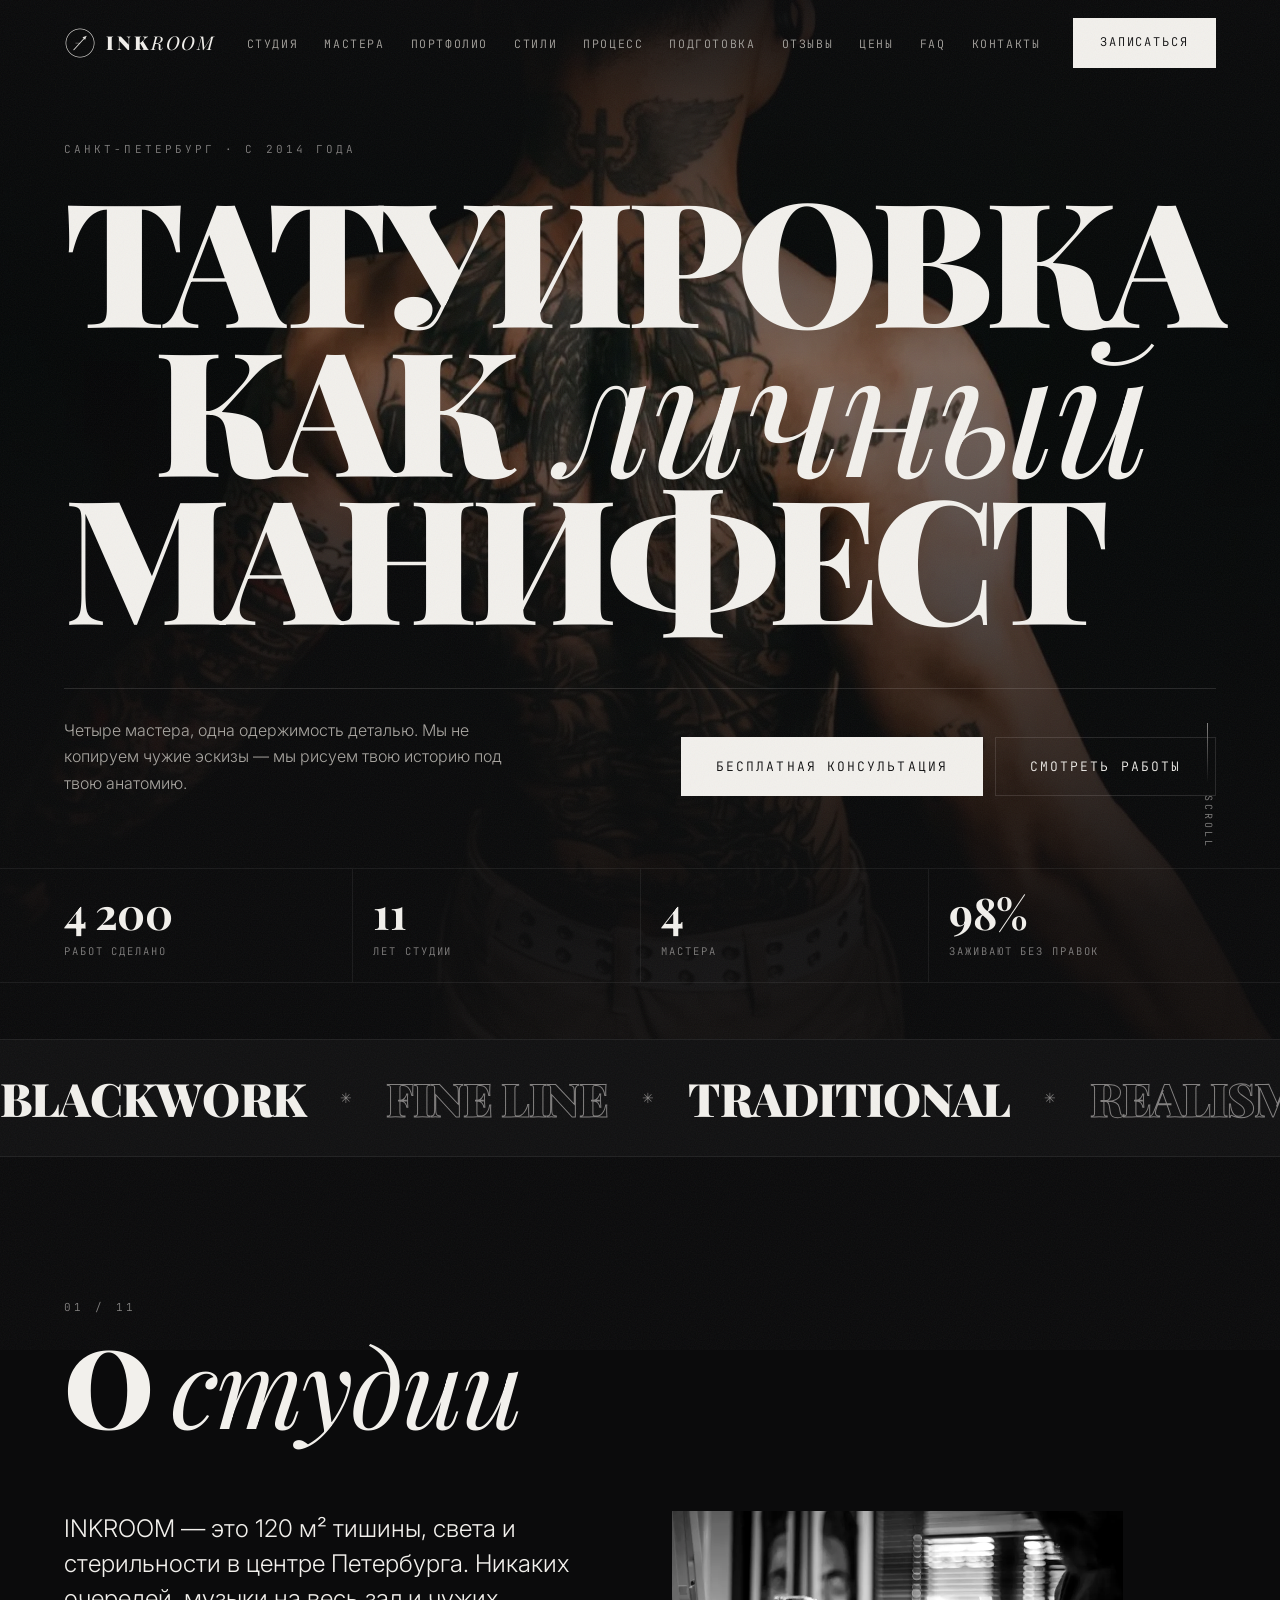
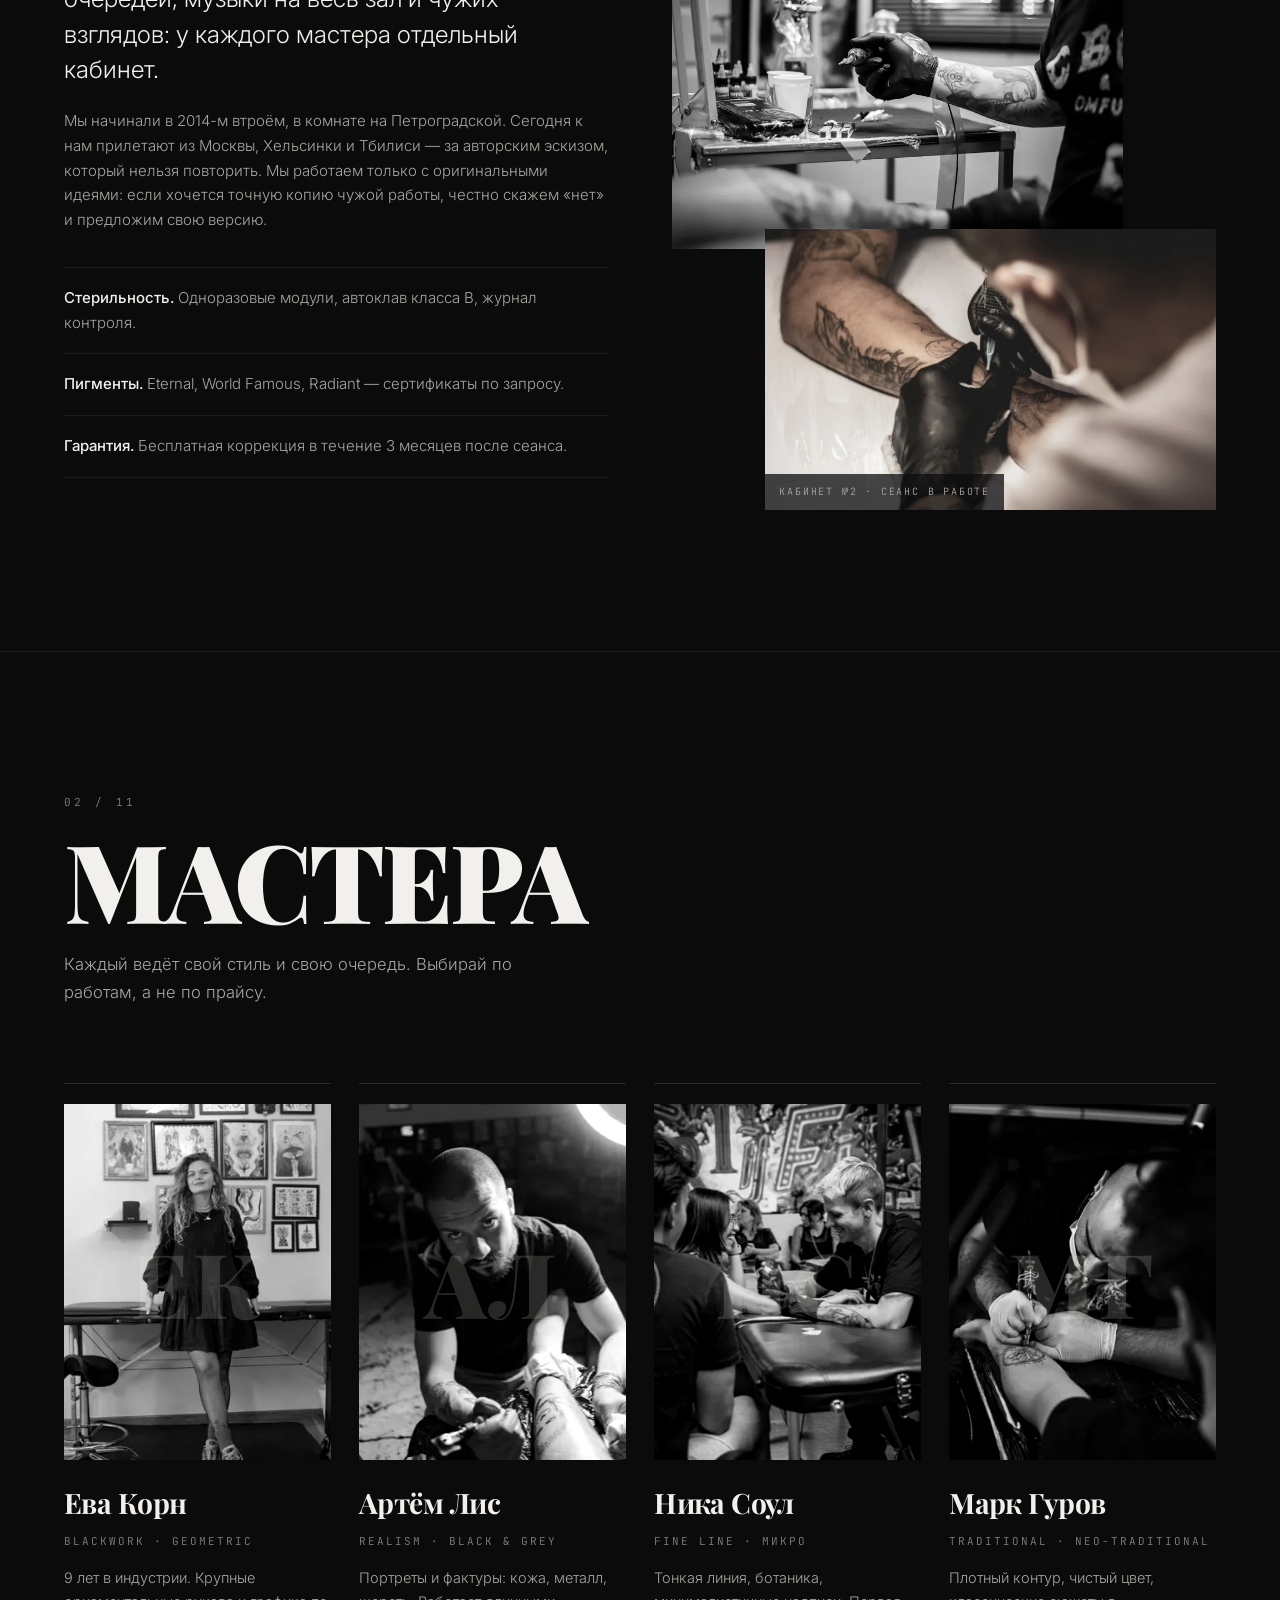
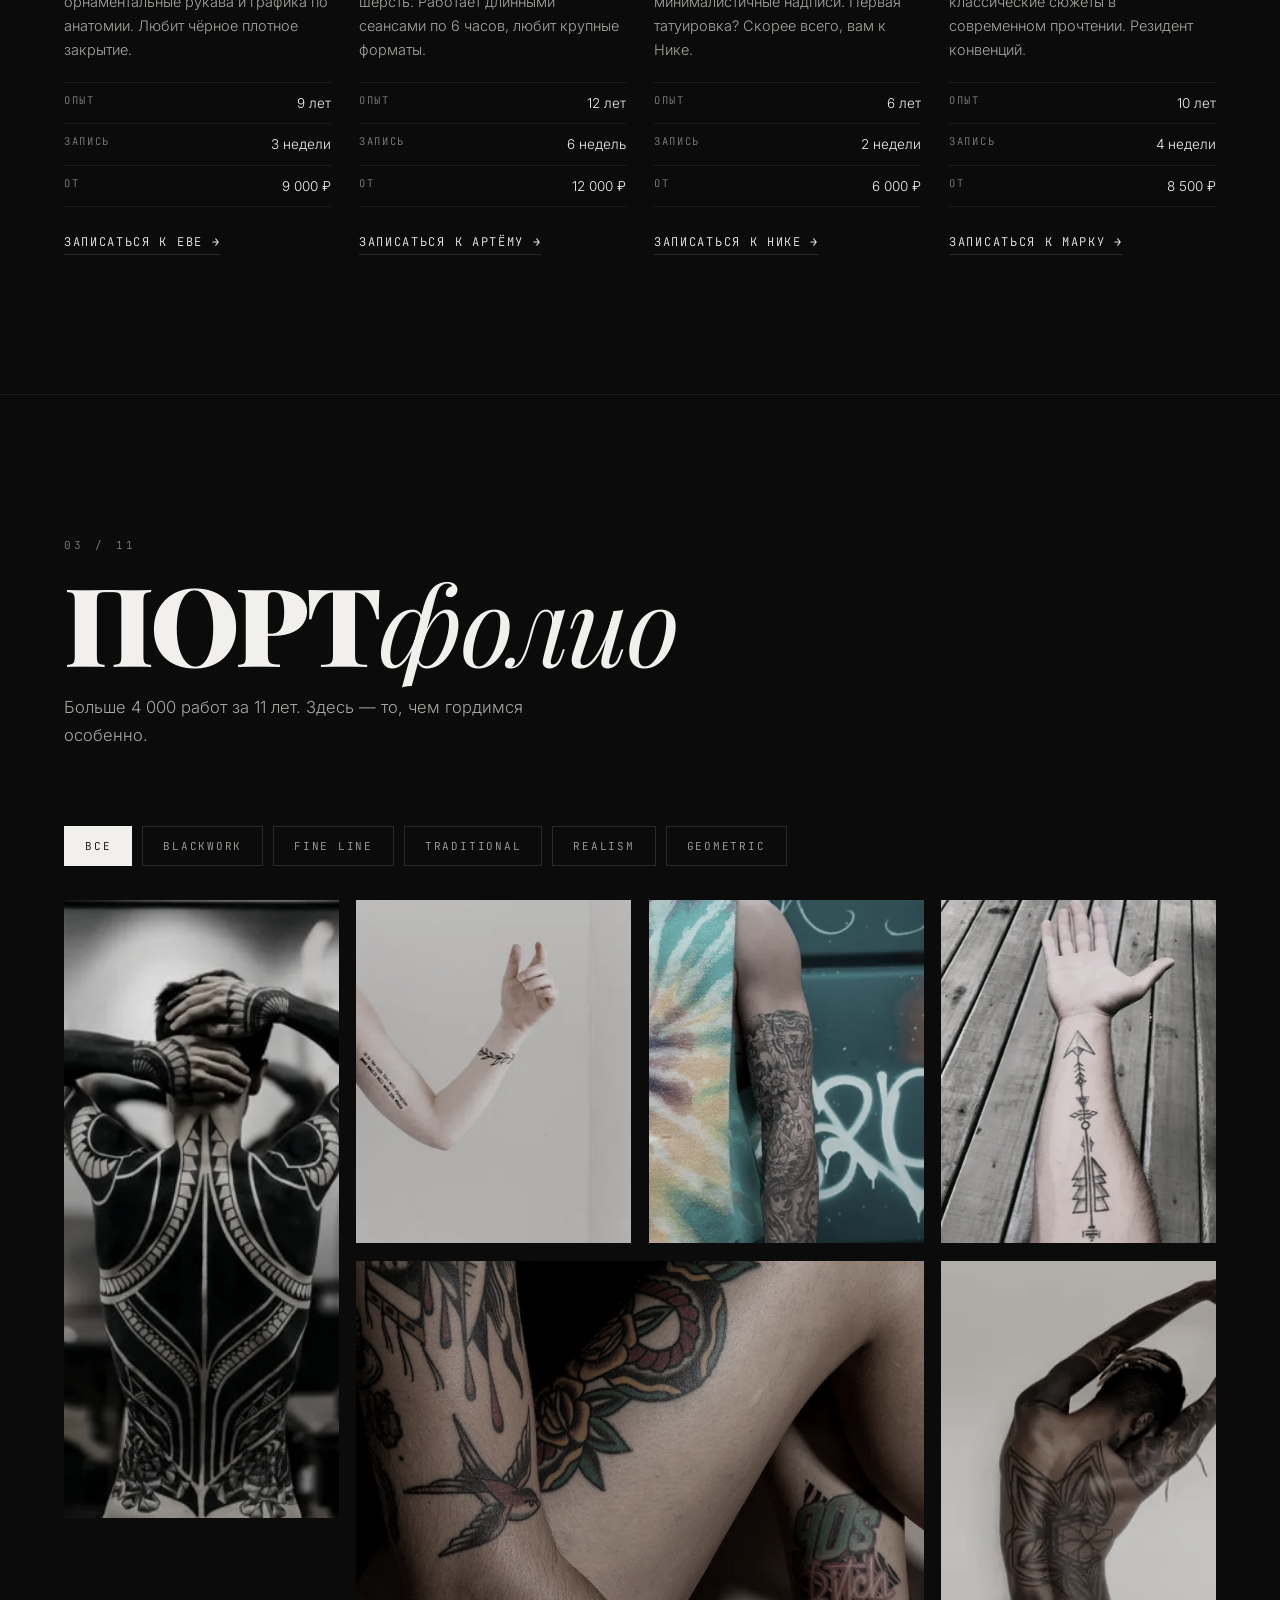
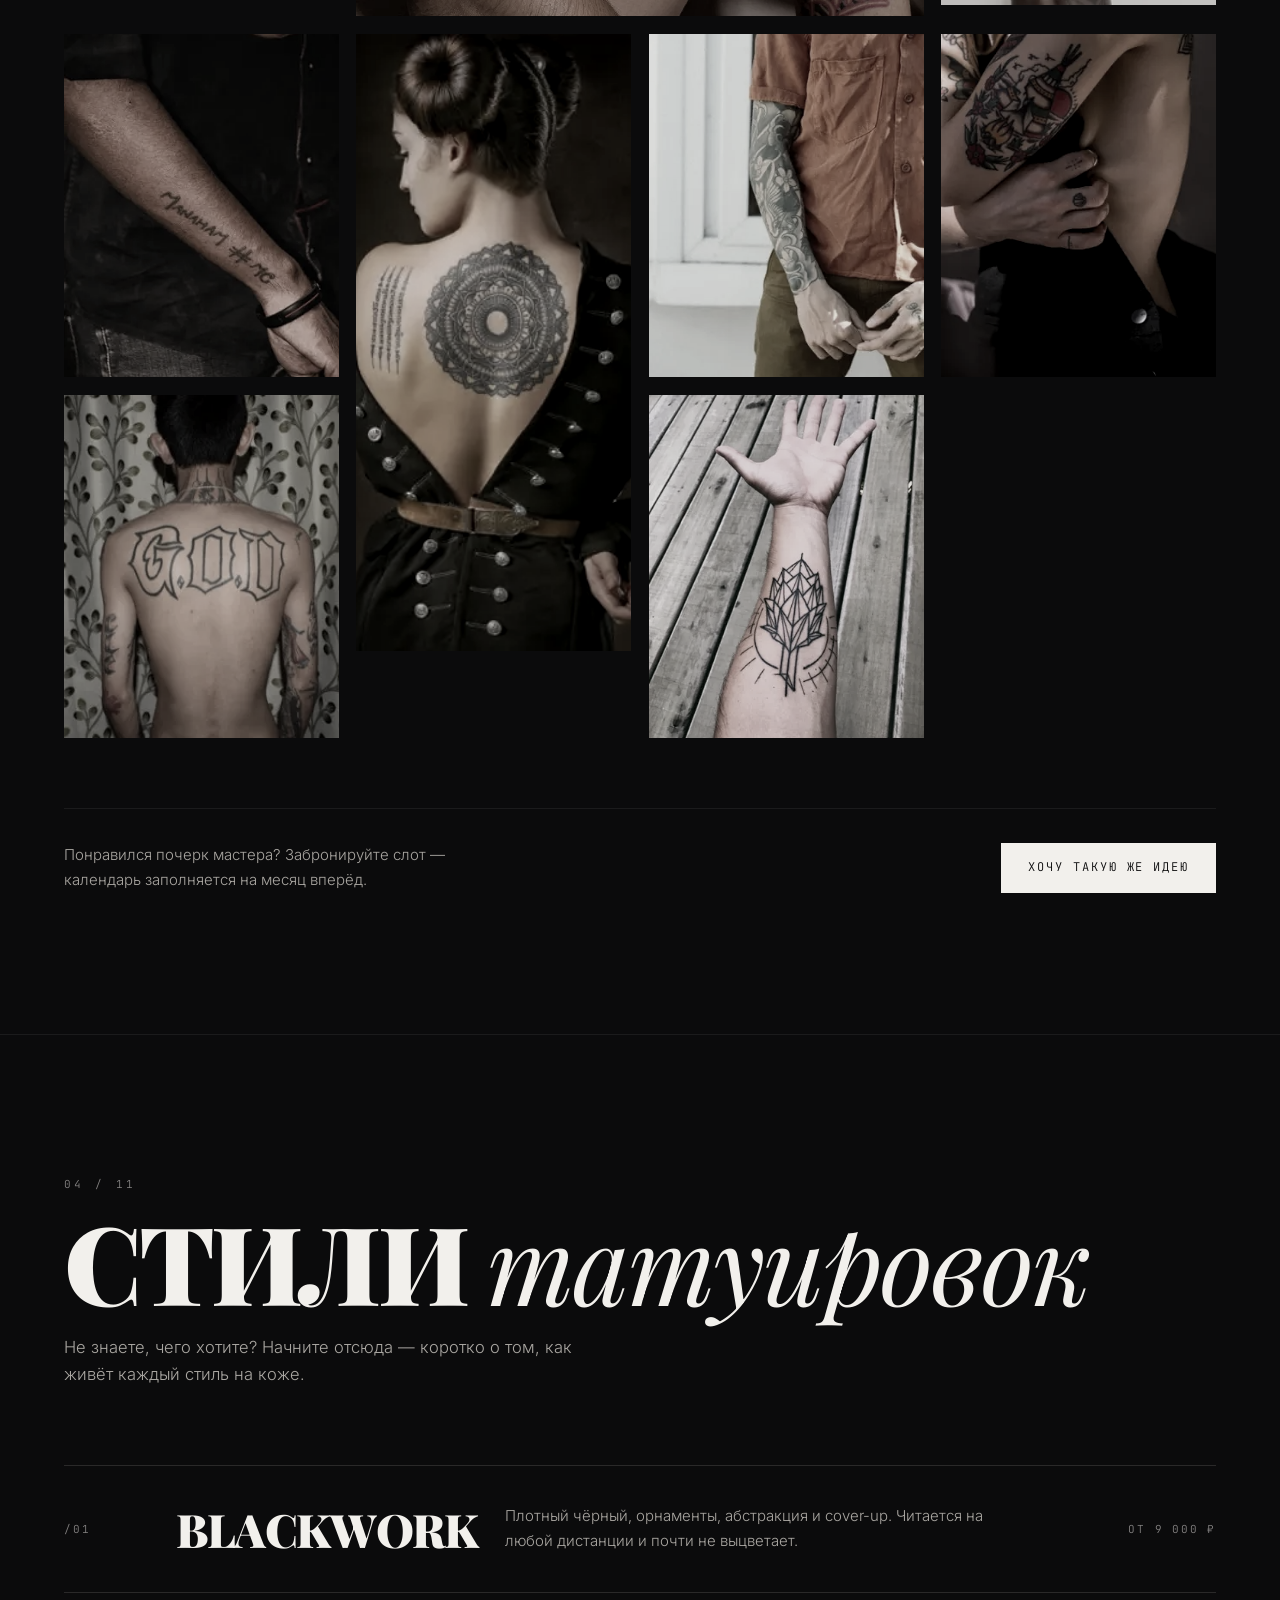
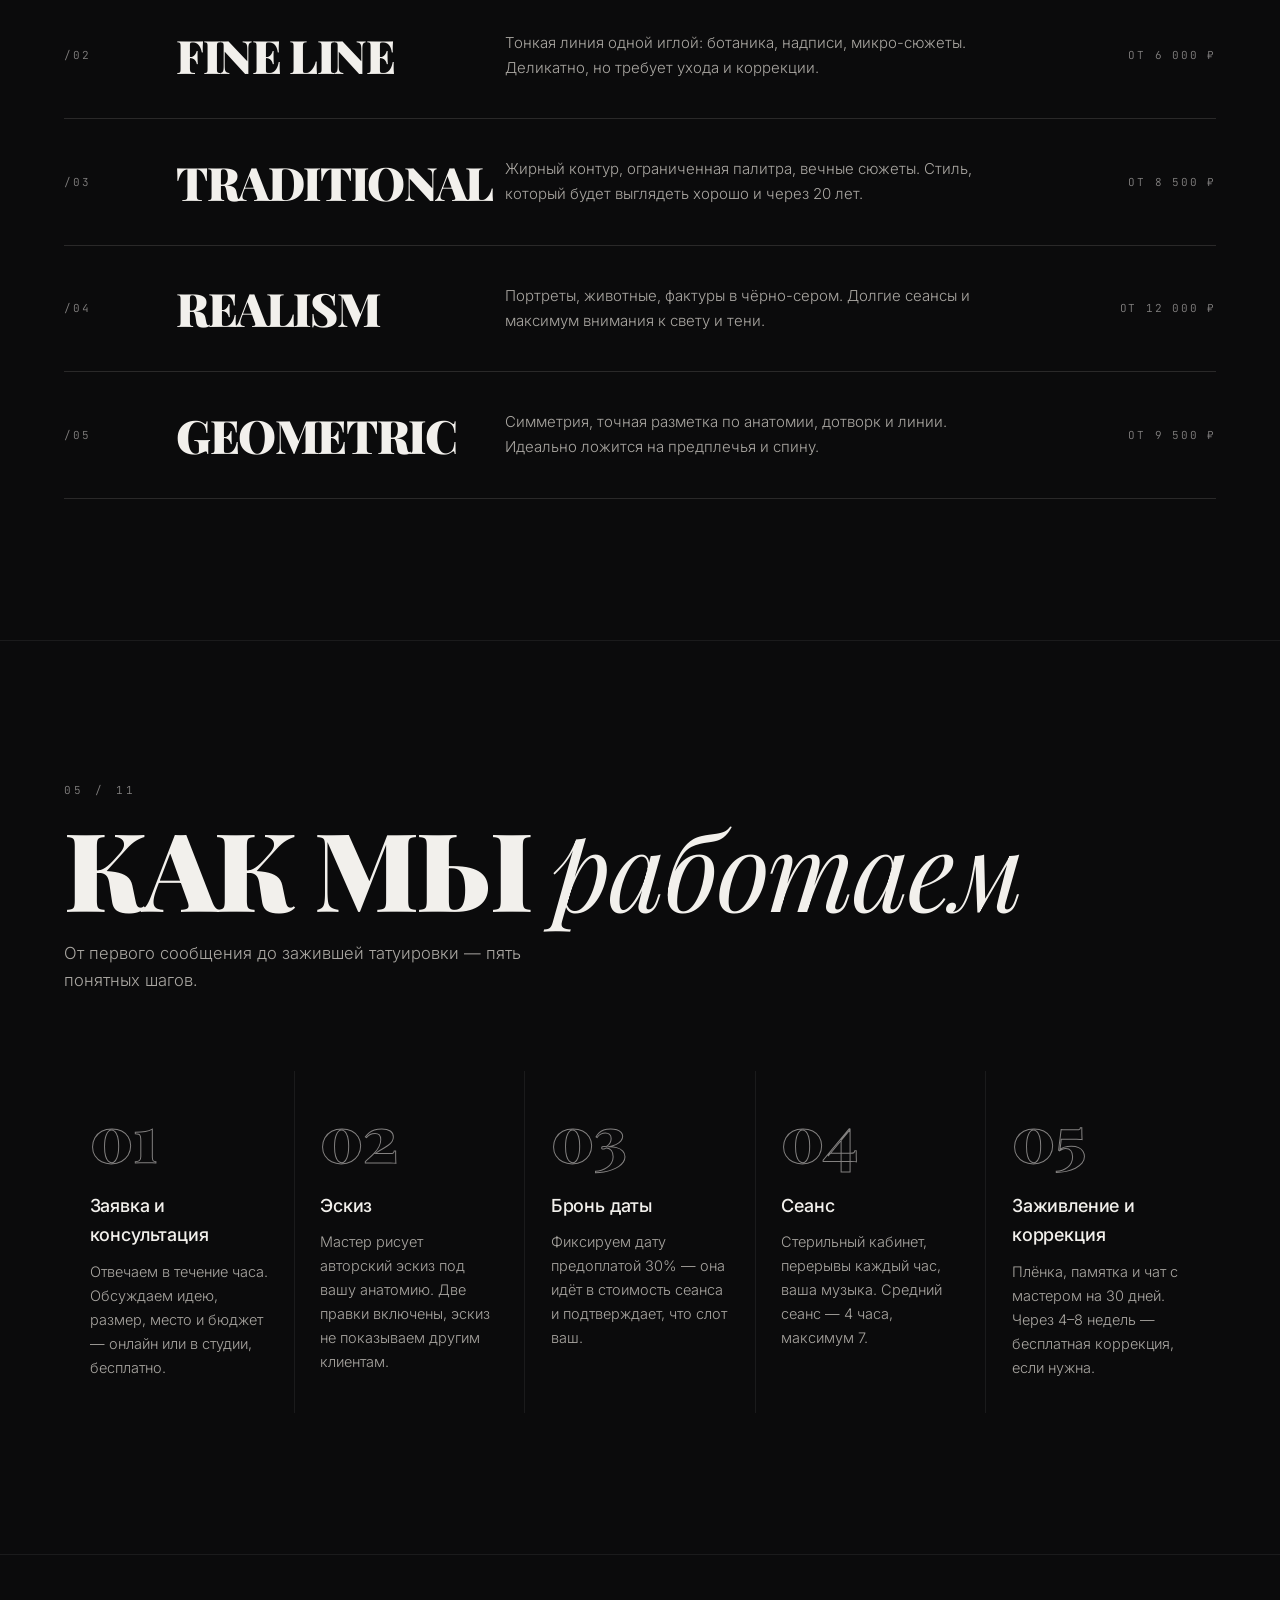
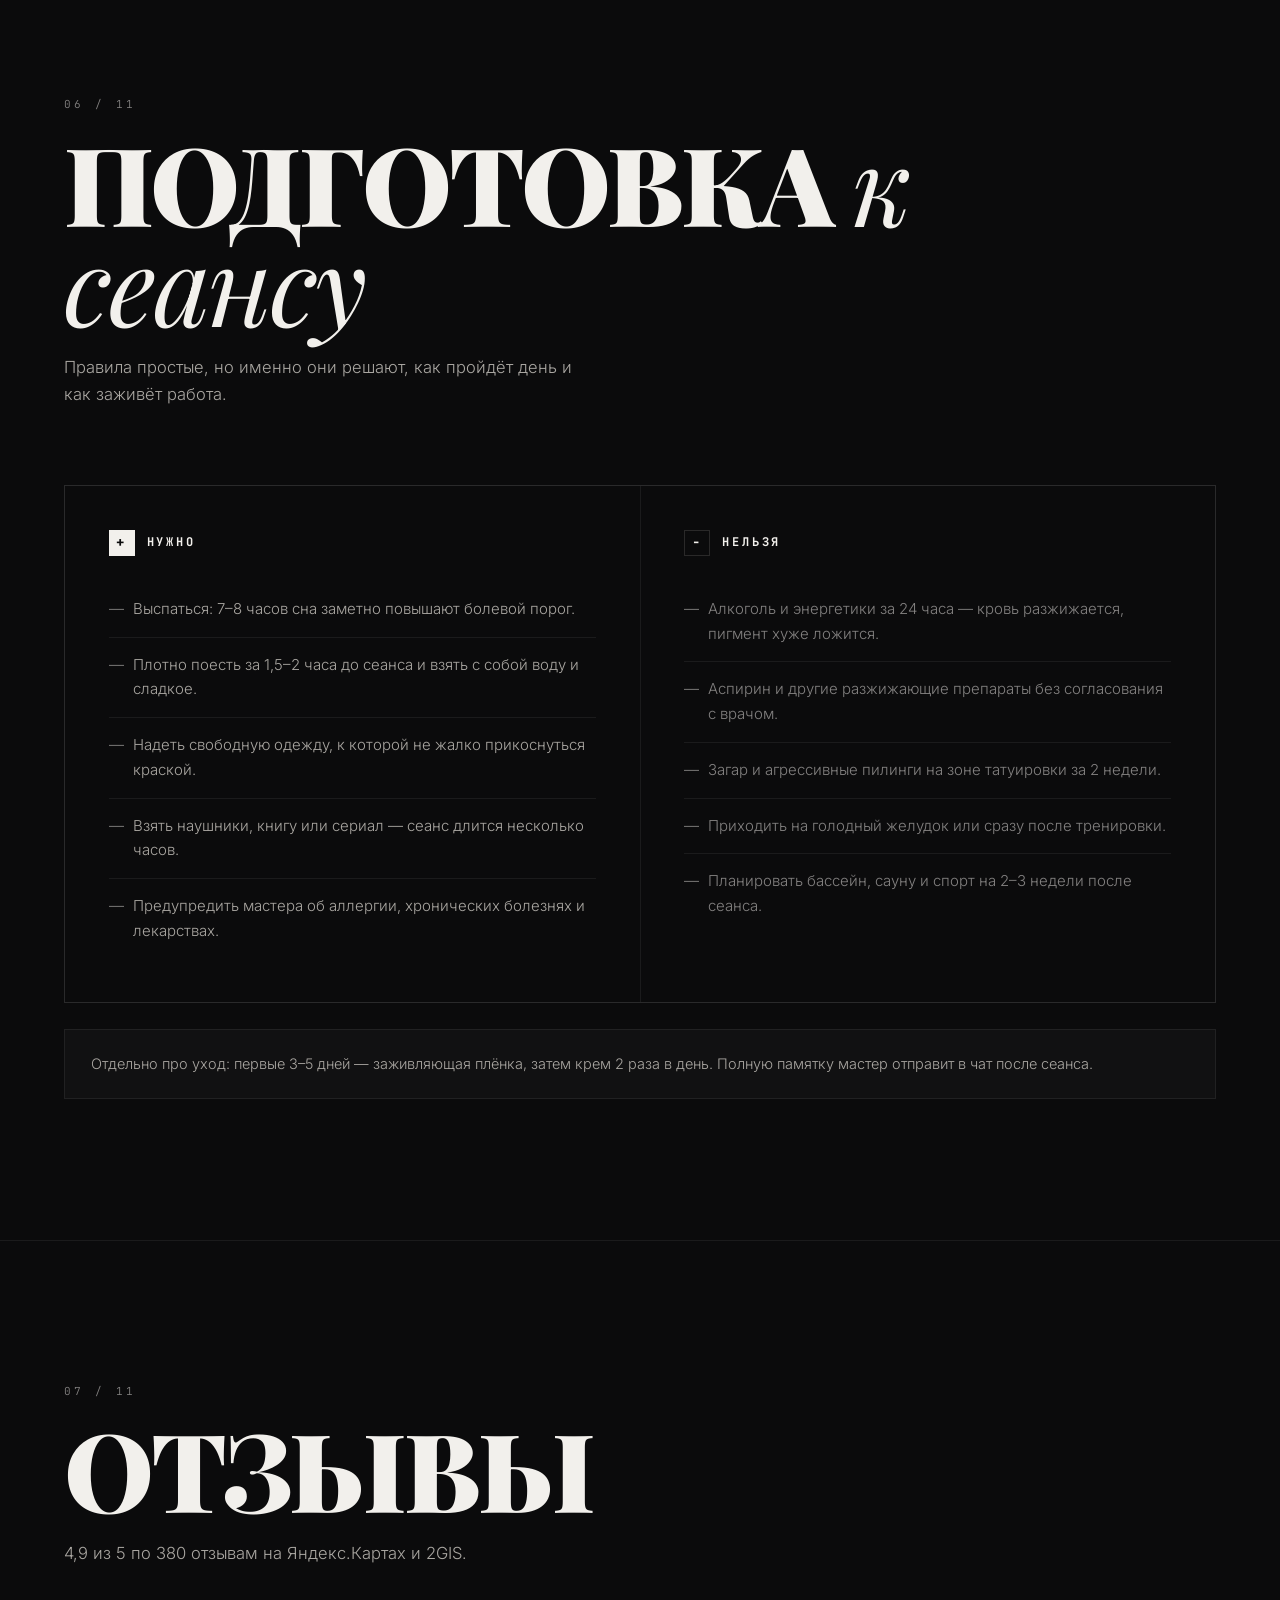
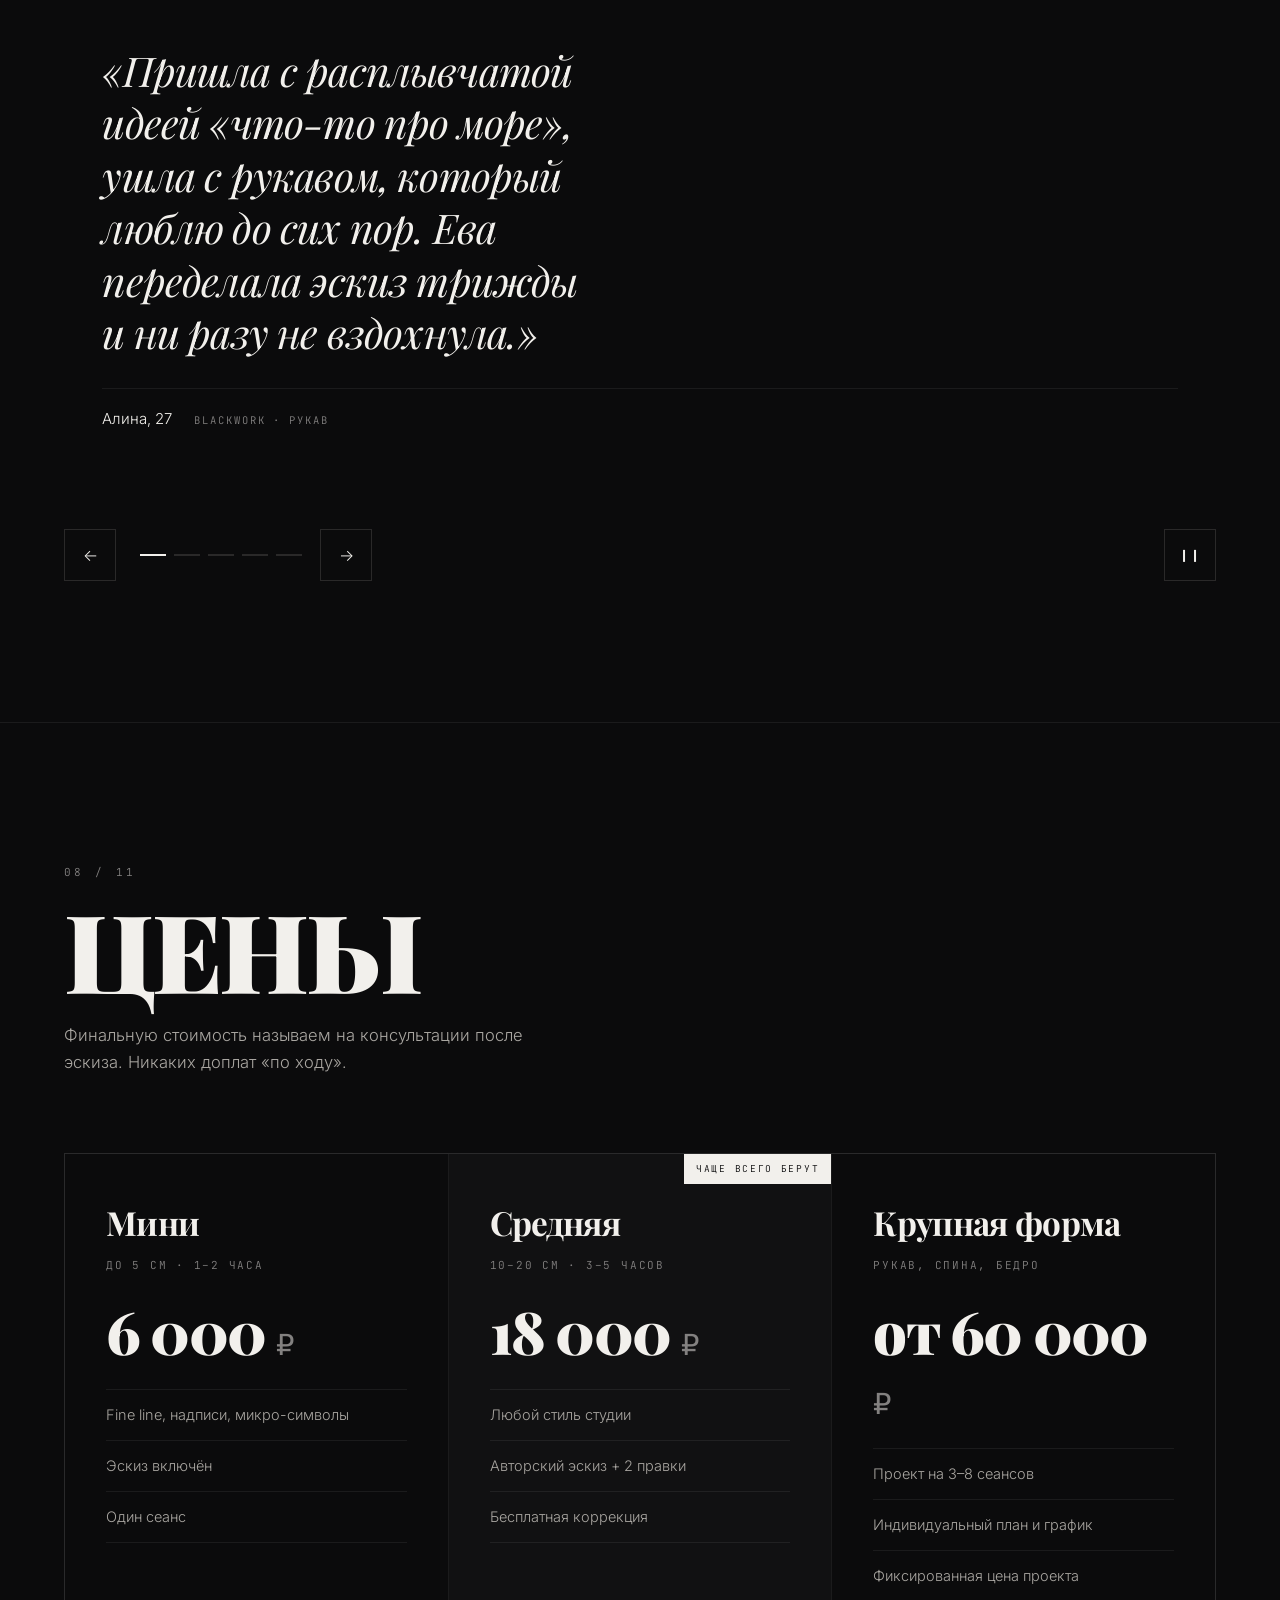
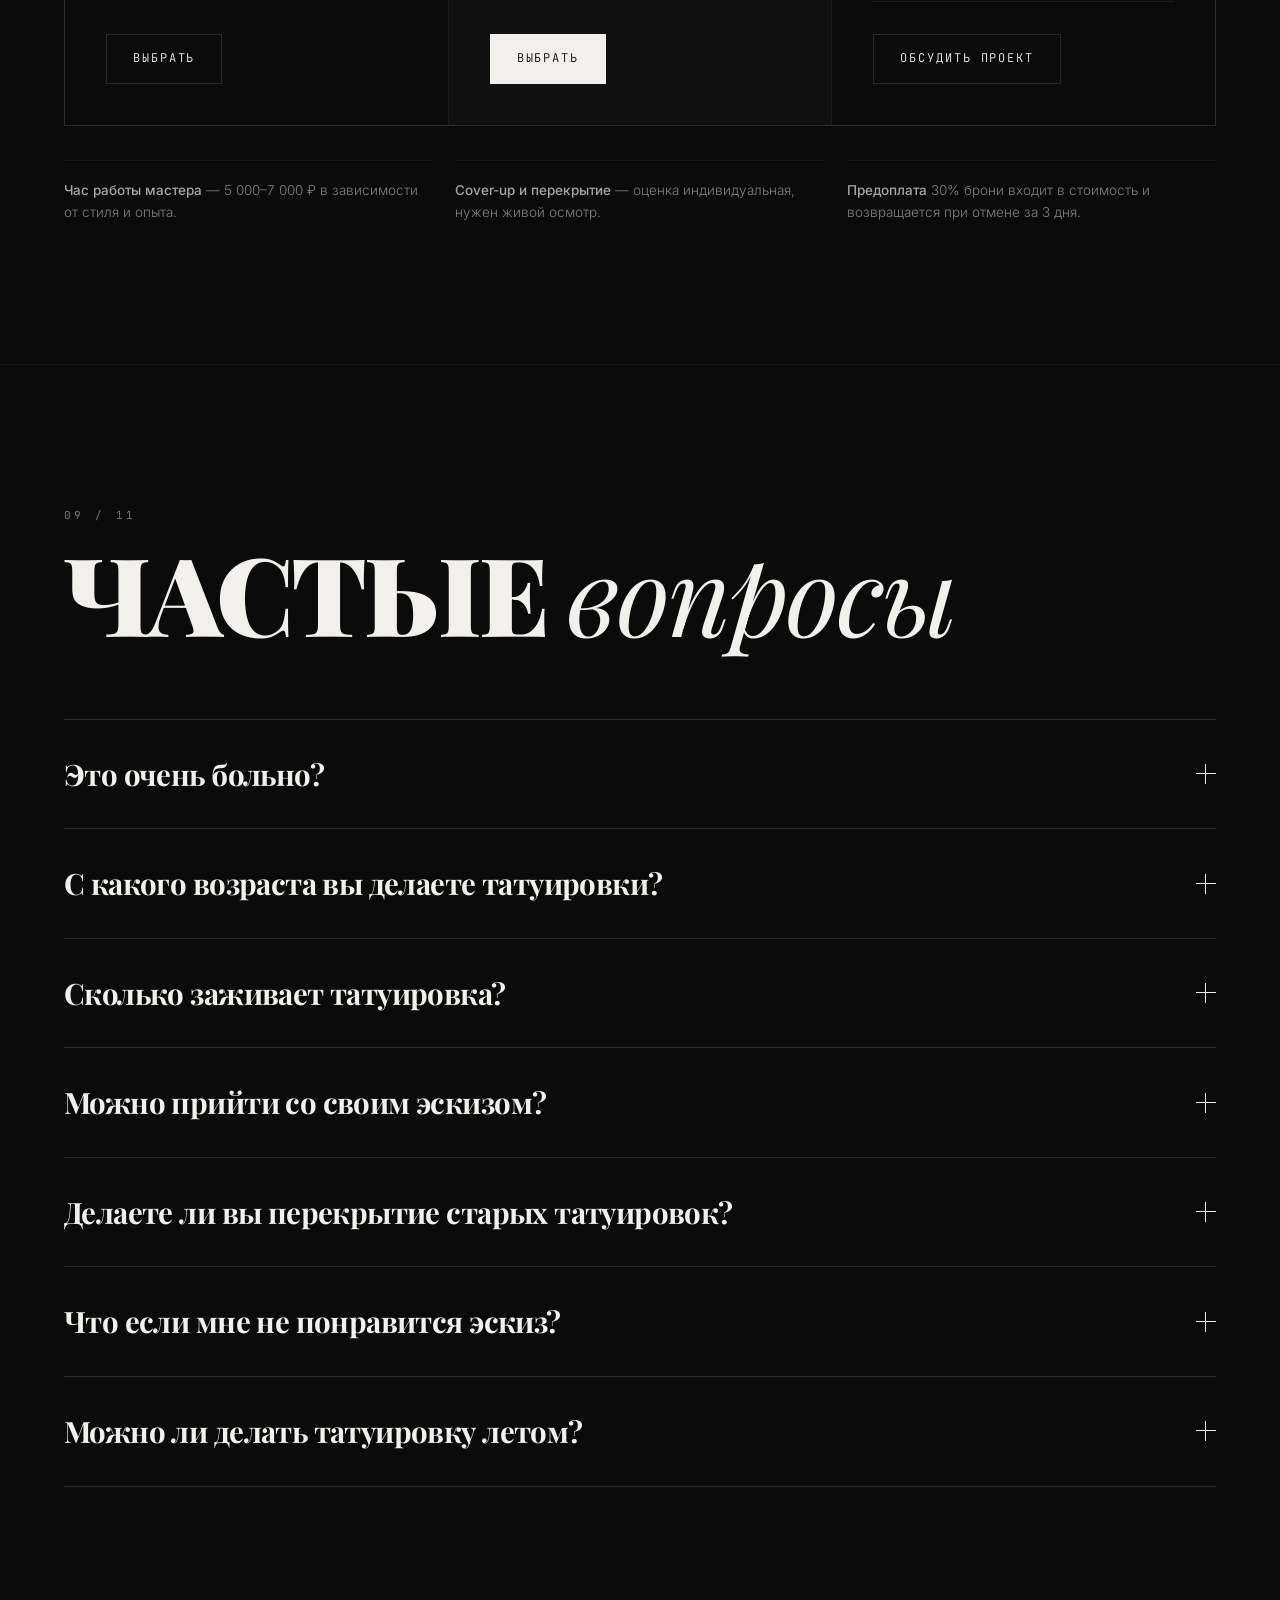
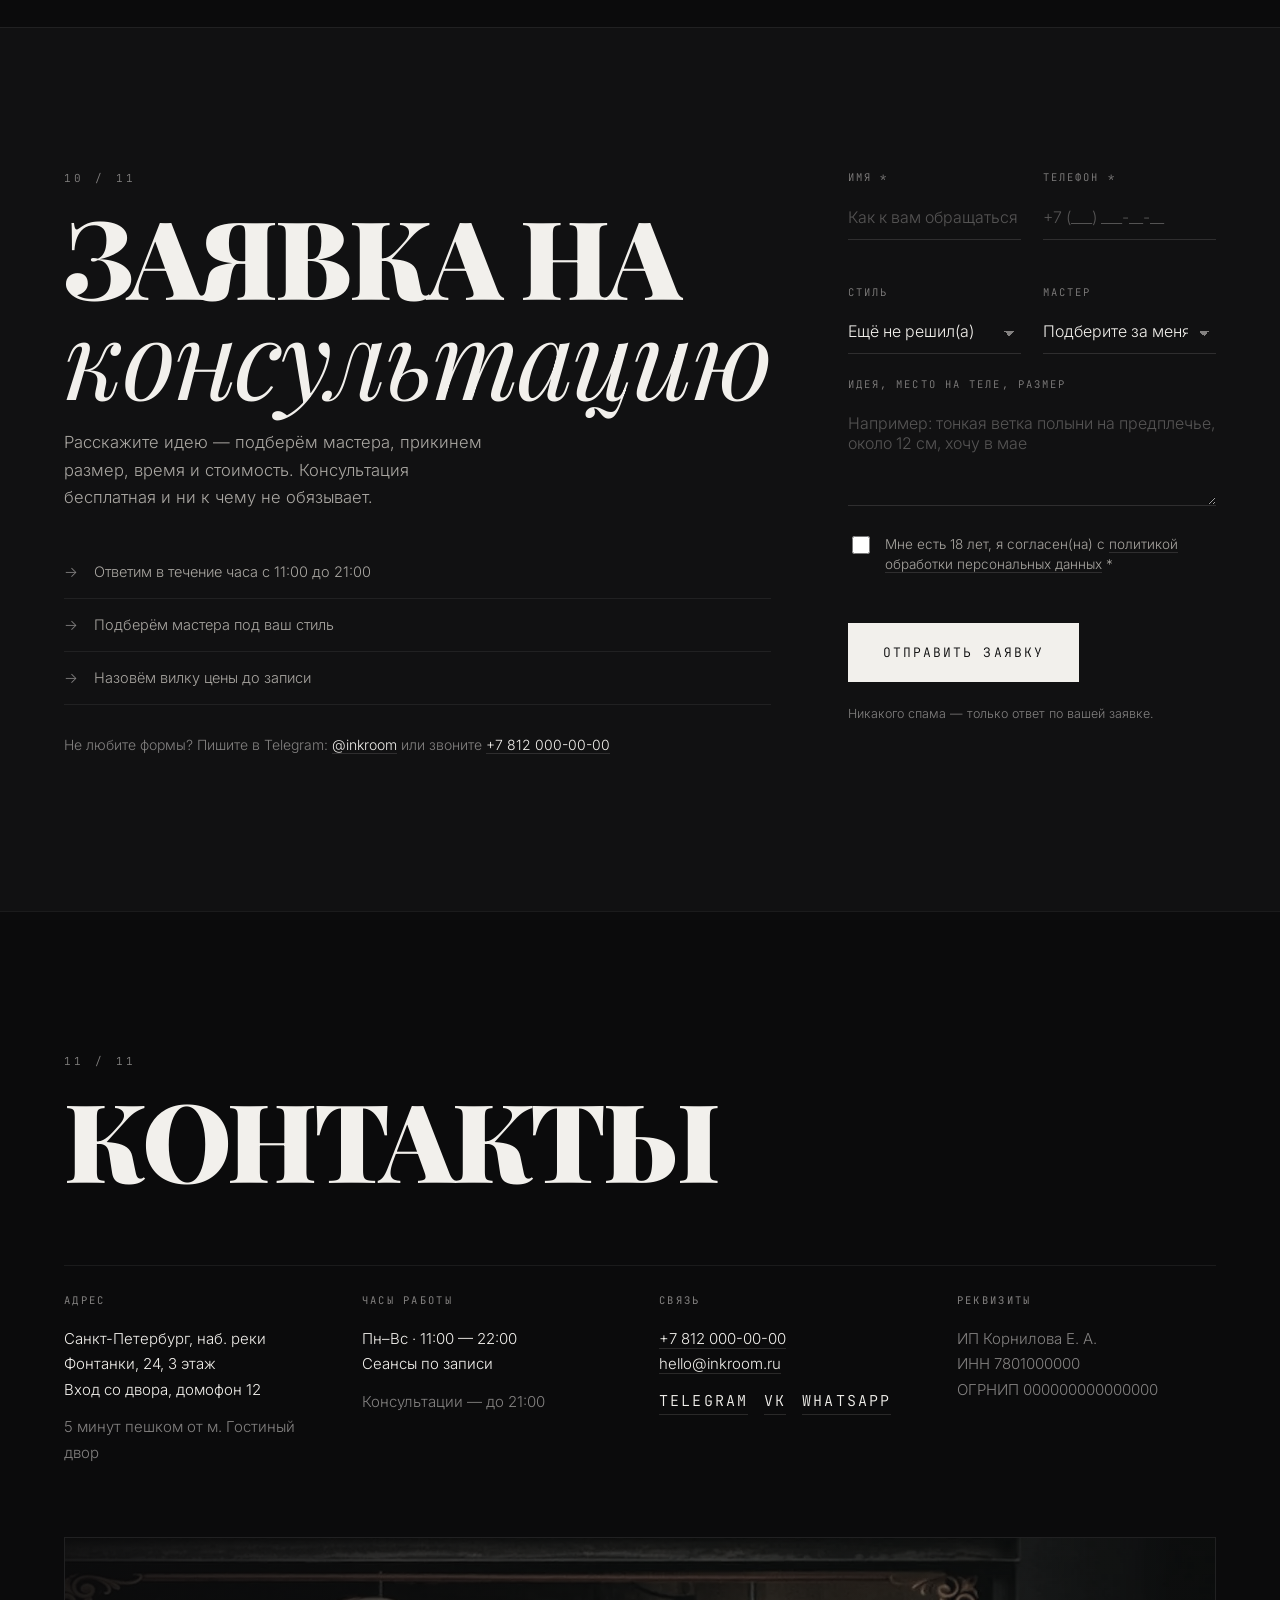
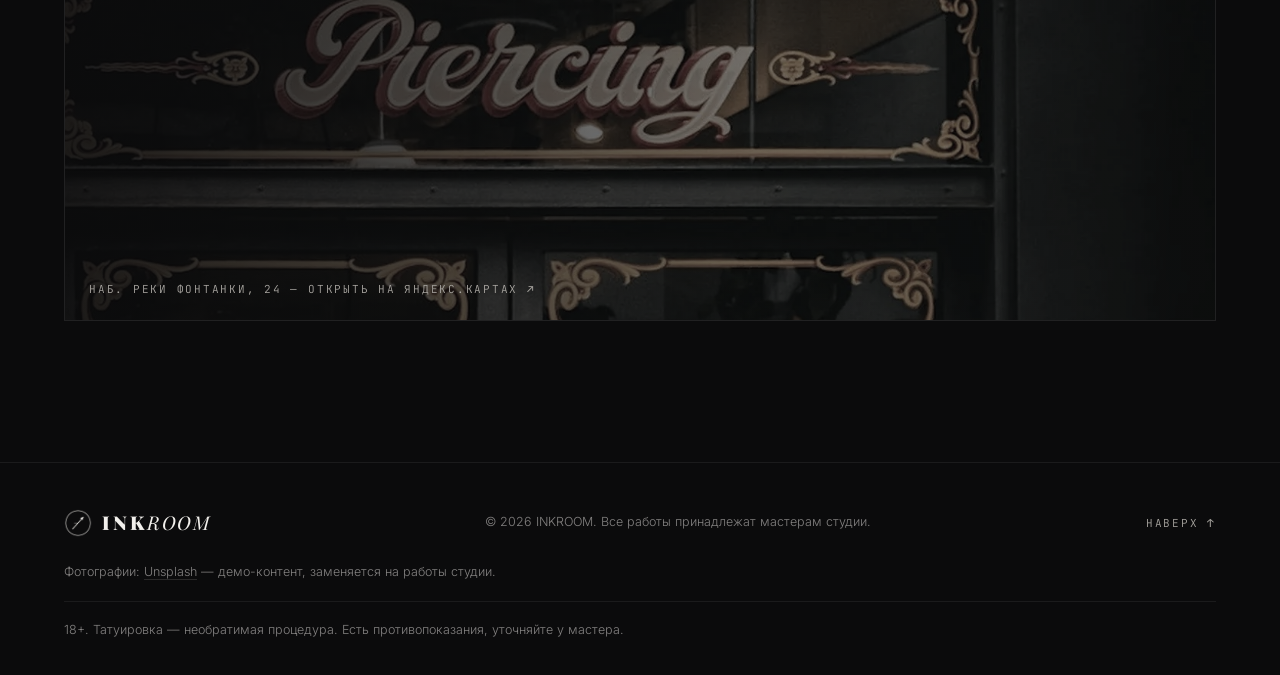
==== commit 190ecb33: "фикс багов" ====
--- a/index.html
+++ b/index.html
@@ -2,30 +2,62 @@
 <html lang="ru">
 <head>
 <meta charset="UTF-8">
-<meta name="viewport" content="width=device-width, initial-scale=1">
+<meta name="viewport" content="width=device-width, initial-scale=1, viewport-fit=cover">
 <title>INKROOM — тату-студия в Санкт-Петербурге</title>
-<meta name="description" content="INKROOM — студия татуировки. Blackwork, fine line, traditional, realism, geometric. Портфолио мастеров, честные цены, бесплатная консультация и эскиз.">
+<meta name="description" content="INKROOM — студия татуировки в Санкт-Петербурге. Blackwork, fine line, traditional, realism, geometric. Портфолио мастеров, честные цены, бесплатная консультация и эскиз.">
+<link rel="canonical" href="https://inkroom.ru/">
+<meta name="robots" content="index, follow, max-image-preview:large, max-snippet:-1">
 <meta name="theme-color" content="#0b0b0c">
-<link rel="icon" href="images/logo.png" type="image/png">
-<meta property="og:title" content="INKROOM — тату-студия">
-<meta property="og:description" content="Авторские татуировки. Портфолио мастеров и запись на консультацию.">
-<meta property="og:image" content="images/hero.jpg">
+<meta name="format-detection" content="telephone=no">
+
+<!-- Иконки -->
+<link rel="icon" href="images/icon-32.png" sizes="32x32" type="image/png">
+<link rel="icon" href="images/icon-192.png" sizes="192x192" type="image/png">
+<link rel="apple-touch-icon" href="images/icon-180.png">
+<link rel="manifest" href="manifest.webmanifest">
+
+<!-- Open Graph -->
+<meta property="og:type" content="website">
+<meta property="og:locale" content="ru_RU">
+<meta property="og:site_name" content="INKROOM">
+<meta property="og:url" content="https://inkroom.ru/">
+<meta property="og:title" content="INKROOM — тату-студия в Санкт-Петербурге">
+<meta property="og:description" content="Авторские татуировки: blackwork, fine line, traditional, realism, geometric. Портфолио мастеров и запись на бесплатную консультацию.">
+<meta property="og:image" content="https://inkroom.ru/images/hero.jpg">
+<meta property="og:image:width" content="2000">
+<meta property="og:image:height" content="1315">
+<meta property="og:image:alt" content="Крупная татуировка на спине, работа мастера INKROOM">
+
+<!-- Twitter -->
+<meta name="twitter:card" content="summary_large_image">
+<meta name="twitter:title" content="INKROOM — тату-студия в Санкт-Петербурге">
+<meta name="twitter:description" content="Авторские татуировки и портфолио мастеров. Бесплатная консультация и эскиз.">
+<meta name="twitter:image" content="https://inkroom.ru/images/hero.jpg">
+<meta name="twitter:image:alt" content="Крупная татуировка на спине, работа мастера INKROOM">
+
+<!-- Шрифты: только реально используемые начертания -->
 <link rel="preconnect" href="https://fonts.googleapis.com">
 <link rel="preconnect" href="https://fonts.gstatic.com" crossorigin>
-<link href="https://fonts.googleapis.com/css2?family=Playfair+Display:ital,wght@0,400;0,700;0,900;1,400;1,700&family=Inter:wght@300;400;500;600&family=JetBrains+Mono:wght@300;400;500&display=swap" rel="stylesheet">
+<link href="https://fonts.googleapis.com/css2?family=Inter:wght@300;400;500&family=JetBrains+Mono&family=Playfair+Display:ital,wght@0,400;0,700;0,900;1,400&display=swap" rel="stylesheet">
+
+<!-- LCP-картинка: тот же набор, что и в <picture>, чтобы не было двойной загрузки -->
+<link rel="preload" as="image" type="image/webp" fetchpriority="high"
+      imagesrcset="images/hero-480.webp 480w, images/hero-960.webp 960w, images/hero-1400.webp 1400w, images/hero.webp 2000w"
+      imagesizes="100vw">
+
 <link rel="stylesheet" href="style.css">
 </head>
 <body>
 
 <div class="grain" aria-hidden="true"></div>
 
-<a class="skip-link" href="#hero">К основному содержимому</a>
+<a class="skip-link" href="#main">К основному содержимому</a>
 
 <!-- ============ HEADER ============ -->
 <header class="header" id="header">
   <div class="header__inner">
     <a class="logo" href="#hero" aria-label="INKROOM — на главную">
-      <img src="images/logo.png" alt="" class="logo__mark" width="34" height="34">
+      <img src="images/logo.png" alt="" class="logo__mark" width="34" height="34" decoding="async">
       <span class="logo__text">INK<em>ROOM</em></span>
     </a>
 
@@ -36,6 +68,8 @@
         <li><a href="#portfolio">Портфолио</a></li>
         <li><a href="#styles">Стили</a></li>
         <li><a href="#process">Процесс</a></li>
+        <li><a href="#prep">Подготовка</a></li>
+        <li><a href="#reviews">Отзывы</a></li>
         <li><a href="#prices">Цены</a></li>
         <li><a href="#faq">FAQ</a></li>
         <li><a href="#contacts">Контакты</a></li>
@@ -43,7 +77,7 @@
       <a class="btn btn--ghost nav__cta" href="#consult">Записаться</a>
     </nav>
 
-    <a class="btn btn--solid header__cta" href="#consult">Консультация</a>
+    <a class="btn btn--solid header__cta" href="#consult">Записаться</a>
 
     <button class="burger" id="burger" aria-label="Меню" aria-expanded="false" aria-controls="nav">
       <span></span><span></span>
@@ -51,12 +85,15 @@
   </div>
 </header>
 
-<main>
+<main id="main">
 
 <!-- ============ HERO ============ -->
 <section class="hero" id="hero">
   <div class="hero__media">
-    <img src="images/hero.jpg" alt="Крупная татуировка на спине, работа мастера INKROOM" fetchpriority="high">
+    <picture>
+      <source type="image/webp" srcset="images/hero-480.webp 480w, images/hero-960.webp 960w, images/hero-1400.webp 1400w, images/hero.webp 2000w" sizes="100vw">
+      <img srcset="images/hero-480.jpg 480w, images/hero-960.jpg 960w, images/hero-1400.jpg 1400w, images/hero.jpg 2000w" sizes="100vw" width="2000" height="1315" decoding="async" src="images/hero.jpg" alt="Крупная татуировка на спине, работа мастера INKROOM" fetchpriority="high">
+    </picture>
   </div>
 
   <div class="hero__content container">
@@ -70,7 +107,7 @@
 
     <div class="hero__bottom">
       <p class="hero__lead reveal delay-3">
-        Пять мастеров, одна одержимость деталью. Мы не копируем чужие эскизы —
+        Четыре мастера, одна одержимость деталью. Мы не копируем чужие эскизы —
         мы рисуем твою историю под твою анатомию.
       </p>
       <div class="hero__actions reveal delay-4">
@@ -81,10 +118,10 @@
   </div>
 
   <div class="hero__stats">
-    <div class="stat"><span class="stat__num" data-count="4200">0</span><span class="stat__label">работ сделано</span></div>
-    <div class="stat"><span class="stat__num" data-count="11">0</span><span class="stat__label">лет студии</span></div>
-    <div class="stat"><span class="stat__num" data-count="5">0</span><span class="stat__label">мастеров</span></div>
-    <div class="stat"><span class="stat__num" data-count="98" data-suffix="%">0</span><span class="stat__label">заживают без правок</span></div>
+    <div class="stat"><span class="stat__num" data-count="4200">4 200</span><span class="stat__label">работ сделано</span></div>
+    <div class="stat"><span class="stat__num" data-count="11">11</span><span class="stat__label">лет студии</span></div>
+    <div class="stat"><span class="stat__num" data-count="4">4</span><span class="stat__label">мастера</span></div>
+    <div class="stat"><span class="stat__num" data-count="98" data-suffix="%">98%</span><span class="stat__label">заживают без правок</span></div>
   </div>
 
   <a class="hero__scroll" href="#about" aria-label="Листать вниз"><span></span>scroll</a>
@@ -130,10 +167,16 @@
 
       <div class="about__media">
         <figure class="about__fig about__fig--1 reveal">
-          <img src="images/studio1.jpg" alt="Рабочий столик мастера со стерильными инструментами" loading="lazy">
+          <picture>
+            <source type="image/webp" srcset="images/studio1-480.webp 480w, images/studio1-960.webp 960w, images/studio1.webp 1500w" sizes="(max-width:980px) 100vw, 50vw">
+            <img srcset="images/studio1-480.jpg 480w, images/studio1-960.jpg 960w, images/studio1.jpg 1500w" sizes="(max-width:980px) 100vw, 50vw" width="1500" height="1000" decoding="async" src="images/studio1.jpg" alt="Рабочий столик мастера со стерильными инструментами" loading="lazy">
+          </picture>
         </figure>
         <figure class="about__fig about__fig--2 reveal delay-2">
-          <img src="images/studio2.jpg" alt="Мастер набивает татуировку на предплечье" loading="lazy">
+          <picture>
+            <source type="image/webp" srcset="images/studio2-480.webp 480w, images/studio2-960.webp 960w, images/studio2.webp 1500w" sizes="(max-width:980px) 100vw, 50vw">
+            <img srcset="images/studio2-480.jpg 480w, images/studio2-960.jpg 960w, images/studio2.jpg 1500w" sizes="(max-width:980px) 100vw, 50vw" width="1500" height="1000" decoding="async" src="images/studio2.jpg" alt="Мастер набивает татуировку на предплечье" loading="lazy">
+          </picture>
           <figcaption>Кабинет №2 · сеанс в работе</figcaption>
         </figure>
       </div>
@@ -153,7 +196,10 @@
     <div class="masters__grid">
       <article class="master reveal">
         <div class="master__photo">
-          <img src="images/photo1.jpg" alt="Ева Корн, мастер студии INKROOM" loading="lazy">
+          <picture>
+            <source type="image/webp" srcset="images/photo1-480.webp 480w, images/photo1.webp 1000w" sizes="(max-width:640px) 100vw, (max-width:1180px) 50vw, 25vw">
+            <img srcset="images/photo1-480.jpg 480w, images/photo1.jpg 1000w" sizes="(max-width:640px) 100vw, (max-width:1180px) 50vw, 25vw" width="1000" height="1500" decoding="async" src="images/photo1.jpg" alt="Ева Корн, мастер студии INKROOM" loading="lazy">
+          </picture>
           <span class="master__initials" aria-hidden="true">ЕК</span>
         </div>
         <div class="master__body">
@@ -171,7 +217,10 @@
 
       <article class="master reveal delay-1">
         <div class="master__photo">
-          <img src="images/photo2.jpg" alt="Артём Лис, мастер студии INKROOM" loading="lazy">
+          <picture>
+            <source type="image/webp" srcset="images/photo2-480.webp 480w, images/photo2.webp 1000w" sizes="(max-width:640px) 100vw, (max-width:1180px) 50vw, 25vw">
+            <img srcset="images/photo2-480.jpg 480w, images/photo2.jpg 1000w" sizes="(max-width:640px) 100vw, (max-width:1180px) 50vw, 25vw" width="1000" height="1497" decoding="async" src="images/photo2.jpg" alt="Артём Лис, мастер студии INKROOM" loading="lazy">
+          </picture>
           <span class="master__initials" aria-hidden="true">АЛ</span>
         </div>
         <div class="master__body">
@@ -189,7 +238,10 @@
 
       <article class="master reveal delay-2">
         <div class="master__photo">
-          <img src="images/master3.jpg" alt="Ника Соул за работой с клиентом" loading="lazy">
+          <picture>
+            <source type="image/webp" srcset="images/master3-480.webp 480w, images/master3.webp 1000w" sizes="(max-width:640px) 100vw, (max-width:1180px) 50vw, 25vw">
+            <img srcset="images/master3-480.jpg 480w, images/master3.jpg 1000w" sizes="(max-width:640px) 100vw, (max-width:1180px) 50vw, 25vw" width="1000" height="1497" decoding="async" src="images/master3.jpg" alt="Ника Соул за работой с клиентом" loading="lazy">
+          </picture>
           <span class="master__initials" aria-hidden="true">НС</span>
         </div>
         <div class="master__body">
@@ -207,7 +259,10 @@
 
       <article class="master reveal delay-3">
         <div class="master__photo">
-          <img src="images/master4.jpg" alt="Марк Гуров во время сеанса" loading="lazy">
+          <picture>
+            <source type="image/webp" srcset="images/master4-480.webp 480w, images/master4.webp 1000w" sizes="(max-width:640px) 100vw, (max-width:1180px) 50vw, 25vw">
+            <img srcset="images/master4-480.jpg 480w, images/master4.jpg 1000w" sizes="(max-width:640px) 100vw, (max-width:1180px) 50vw, 25vw" width="1000" height="1500" decoding="async" src="images/master4.jpg" alt="Марк Гуров во время сеанса" loading="lazy">
+          </picture>
           <span class="master__initials" aria-hidden="true">МГ</span>
         </div>
         <div class="master__body">
@@ -235,62 +290,100 @@
       <p class="sec-note">Больше 4 000 работ за 11 лет. Здесь — то, чем гордимся особенно.</p>
     </header>
 
-    <div class="filters" role="tablist" aria-label="Фильтр работ по стилю">
-      <button class="filter is-active" role="tab" aria-selected="true" data-filter="all">Все</button>
-      <button class="filter" role="tab" aria-selected="false" data-filter="blackwork">Blackwork</button>
-      <button class="filter" role="tab" aria-selected="false" data-filter="fine-line">Fine Line</button>
-      <button class="filter" role="tab" aria-selected="false" data-filter="traditional">Traditional</button>
-      <button class="filter" role="tab" aria-selected="false" data-filter="realism">Realism</button>
-      <button class="filter" role="tab" aria-selected="false" data-filter="geometric">Geometric</button>
-    </div>
-
-    <div class="gallery" id="gallery">
+    <div class="filters" role="group" aria-label="Фильтр работ по стилю">
+      <button type="button" class="filter is-active" aria-pressed="true" data-filter="all">Все</button>
+      <button type="button" class="filter" aria-pressed="false" data-filter="blackwork">Blackwork</button>
+      <button type="button" class="filter" aria-pressed="false" data-filter="fine-line">Fine Line</button>
+      <button type="button" class="filter" aria-pressed="false" data-filter="traditional">Traditional</button>
+      <button type="button" class="filter" aria-pressed="false" data-filter="realism">Realism</button>
+      <button type="button" class="filter" aria-pressed="false" data-filter="geometric">Geometric</button>
+    </div>
+
+    <p class="sr-only" id="galleryStatus" role="status"></p>
+
+    <div class="gallery" id="gallery" role="group" aria-label="Работы студии">
       <figure class="work work--tall" data-style="blackwork">
-        <img src="images/work-blackwork-1.jpg" alt="Орнаментальный блэкворк на всю спину" loading="lazy">
+        <picture>
+          <source type="image/webp" srcset="images/work-blackwork-1-480.webp 480w, images/work-blackwork-1-960.webp 960w, images/work-blackwork-1.webp 1300w" sizes="(max-width:980px) 50vw, 25vw">
+          <img srcset="images/work-blackwork-1-480.jpg 480w, images/work-blackwork-1-960.jpg 960w, images/work-blackwork-1.jpg 1300w" sizes="(max-width:980px) 50vw, 25vw" width="1300" height="1820" decoding="async" src="images/work-blackwork-1.jpg" alt="Орнаментальный блэкворк на всю спину" loading="lazy">
+        </picture>
         <figcaption><span class="work__title">Орнамент на всю спину</span><span class="work__meta">Blackwork · Ева Корн · 4 сеанса</span></figcaption>
       </figure>
       <figure class="work" data-style="fine-line">
-        <img src="images/work-fineline-1.jpg" alt="Тонкая веточка и надпись на предплечье" loading="lazy">
+        <picture>
+          <source type="image/webp" srcset="images/work-fineline-1-480.webp 480w, images/work-fineline-1-960.webp 960w, images/work-fineline-1.webp 1300w" sizes="(max-width:980px) 50vw, 25vw">
+          <img srcset="images/work-fineline-1-480.jpg 480w, images/work-fineline-1-960.jpg 960w, images/work-fineline-1.jpg 1300w" sizes="(max-width:980px) 50vw, 25vw" width="1300" height="1733" decoding="async" src="images/work-fineline-1.jpg" alt="Тонкая веточка и надпись на предплечье" loading="lazy">
+        </picture>
         <figcaption><span class="work__title">Веточка и надпись</span><span class="work__meta">Fine Line · Ника Соул · 2 часа</span></figcaption>
       </figure>
       <figure class="work" data-style="realism">
-        <img src="images/work-realism-1.jpg" alt="Реалистичный рукав с тигром" loading="lazy">
+        <picture>
+          <source type="image/webp" srcset="images/work-realism-1-480.webp 480w, images/work-realism-1-960.webp 960w, images/work-realism-1.webp 1300w" sizes="(max-width:980px) 50vw, 25vw">
+          <img srcset="images/work-realism-1-480.jpg 480w, images/work-realism-1-960.jpg 960w, images/work-realism-1.jpg 1300w" sizes="(max-width:980px) 50vw, 25vw" width="1300" height="1950" decoding="async" src="images/work-realism-1.jpg" alt="Реалистичный рукав с тигром" loading="lazy">
+        </picture>
         <figcaption><span class="work__title">Тигр в рукаве</span><span class="work__meta">Realism · Артём Лис · 3 сеанса</span></figcaption>
       </figure>
       <figure class="work" data-style="geometric">
-        <img src="images/work-geometric-1.jpg" alt="Геометрическая стрела на предплечье" loading="lazy">
+        <picture>
+          <source type="image/webp" srcset="images/work-geometric-1-480.webp 480w, images/work-geometric-1-960.webp 960w, images/work-geometric-1.webp 1300w" sizes="(max-width:980px) 50vw, 25vw">
+          <img srcset="images/work-geometric-1-480.jpg 480w, images/work-geometric-1-960.jpg 960w, images/work-geometric-1.jpg 1300w" sizes="(max-width:980px) 50vw, 25vw" width="1300" height="1733" decoding="async" src="images/work-geometric-1.jpg" alt="Геометрическая стрела на предплечье" loading="lazy">
+        </picture>
         <figcaption><span class="work__title">Стрела на предплечье</span><span class="work__meta">Geometric · Ева Корн · 3 часа</span></figcaption>
       </figure>
       <figure class="work work--wide" data-style="traditional">
-        <img src="images/work-traditional-1.jpg" alt="Цветные традиционные татуировки на бедре" loading="lazy">
+        <picture>
+          <source type="image/webp" srcset="images/work-traditional-1-480.webp 480w, images/work-traditional-1-960.webp 960w, images/work-traditional-1-1400.webp 1400w, images/work-traditional-1.webp 1600w" sizes="(max-width:980px) 100vw, 50vw">
+          <img srcset="images/work-traditional-1-480.jpg 480w, images/work-traditional-1-960.jpg 960w, images/work-traditional-1-1400.jpg 1400w, images/work-traditional-1.jpg 1600w" sizes="(max-width:980px) 100vw, 50vw" width="1600" height="1600" decoding="async" src="images/work-traditional-1.jpg" alt="Цветные традиционные татуировки на бедре" loading="lazy">
+        </picture>
         <figcaption><span class="work__title">Классика на бедре</span><span class="work__meta">Traditional · Марк Гуров · 2 сеанса</span></figcaption>
       </figure>
       <figure class="work" data-style="blackwork">
-        <img src="images/work-blackwork-2.jpg" alt="Графичный чёрный рукав, переходящий на спину" loading="lazy">
+        <picture>
+          <source type="image/webp" srcset="images/work-blackwork-2-480.webp 480w, images/work-blackwork-2-960.webp 960w, images/work-blackwork-2.webp 1300w" sizes="(max-width:980px) 50vw, 25vw">
+          <img srcset="images/work-blackwork-2-480.jpg 480w, images/work-blackwork-2-960.jpg 960w, images/work-blackwork-2.jpg 1300w" sizes="(max-width:980px) 50vw, 25vw" width="1300" height="867" decoding="async" src="images/work-blackwork-2.jpg" alt="Графичный чёрный рукав, переходящий на спину" loading="lazy">
+        </picture>
         <figcaption><span class="work__title">Графика по плечу и спине</span><span class="work__meta">Blackwork · Ева Корн · 6 часов</span></figcaption>
       </figure>
       <figure class="work" data-style="fine-line">
-        <img src="images/work-fineline-2.jpg" alt="Рукописная надпись на предплечье" loading="lazy">
+        <picture>
+          <source type="image/webp" srcset="images/work-fineline-2-480.webp 480w, images/work-fineline-2-960.webp 960w, images/work-fineline-2.webp 1300w" sizes="(max-width:980px) 50vw, 25vw">
+          <img srcset="images/work-fineline-2-480.jpg 480w, images/work-fineline-2-960.jpg 960w, images/work-fineline-2.jpg 1300w" sizes="(max-width:980px) 50vw, 25vw" width="1300" height="1950" decoding="async" src="images/work-fineline-2.jpg" alt="Рукописная надпись на предплечье" loading="lazy">
+        </picture>
         <figcaption><span class="work__title">Рукописная надпись</span><span class="work__meta">Fine Line · Ника Соул · 1,5 часа</span></figcaption>
       </figure>
       <figure class="work work--tall" data-style="geometric">
-        <img src="images/work-geometric-2.jpg" alt="Мандала между лопаток" loading="lazy">
+        <picture>
+          <source type="image/webp" srcset="images/work-geometric-2-480.webp 480w, images/work-geometric-2-960.webp 960w, images/work-geometric-2.webp 1300w" sizes="(max-width:980px) 50vw, 25vw">
+          <img srcset="images/work-geometric-2-480.jpg 480w, images/work-geometric-2-960.jpg 960w, images/work-geometric-2.jpg 1300w" sizes="(max-width:980px) 50vw, 25vw" width="1300" height="1950" decoding="async" src="images/work-geometric-2.jpg" alt="Мандала между лопаток" loading="lazy">
+        </picture>
         <figcaption><span class="work__title">Мандала между лопаток</span><span class="work__meta">Geometric · Ева Корн · 2 сеанса</span></figcaption>
       </figure>
       <figure class="work" data-style="realism">
-        <img src="images/work-realism-2.jpg" alt="Ботанический рукав в чёрно-серой технике" loading="lazy">
+        <picture>
+          <source type="image/webp" srcset="images/work-realism-2-480.webp 480w, images/work-realism-2-960.webp 960w, images/work-realism-2.webp 1300w" sizes="(max-width:980px) 50vw, 25vw">
+          <img srcset="images/work-realism-2-480.jpg 480w, images/work-realism-2-960.jpg 960w, images/work-realism-2.jpg 1300w" sizes="(max-width:980px) 50vw, 25vw" width="1300" height="1950" decoding="async" src="images/work-realism-2.jpg" alt="Ботанический рукав в чёрно-серой технике" loading="lazy">
+        </picture>
         <figcaption><span class="work__title">Ботанический рукав, black &amp; grey</span><span class="work__meta">Realism · Артём Лис · 4 сеанса</span></figcaption>
       </figure>
       <figure class="work" data-style="traditional">
-        <img src="images/work-traditional-2.jpg" alt="Олдскул на плече и тонкие линии на кисти" loading="lazy">
+        <picture>
+          <source type="image/webp" srcset="images/work-traditional-2-480.webp 480w, images/work-traditional-2-960.webp 960w, images/work-traditional-2.webp 1300w" sizes="(max-width:980px) 50vw, 25vw">
+          <img srcset="images/work-traditional-2-480.jpg 480w, images/work-traditional-2-960.jpg 960w, images/work-traditional-2.jpg 1300w" sizes="(max-width:980px) 50vw, 25vw" width="1300" height="1950" decoding="async" src="images/work-traditional-2.jpg" alt="Олдскул на плече и тонкие линии на кисти" loading="lazy">
+        </picture>
         <figcaption><span class="work__title">Олдскул на плече</span><span class="work__meta">Traditional · Марк Гуров · 5 часов</span></figcaption>
       </figure>
       <figure class="work" data-style="blackwork">
-        <img src="images/work-blackwork-3.jpg" alt="Крупный леттеринг на спине" loading="lazy">
+        <picture>
+          <source type="image/webp" srcset="images/work-blackwork-3-480.webp 480w, images/work-blackwork-3-960.webp 960w, images/work-blackwork-3.webp 1300w" sizes="(max-width:980px) 50vw, 25vw">
+          <img srcset="images/work-blackwork-3-480.jpg 480w, images/work-blackwork-3-960.jpg 960w, images/work-blackwork-3.jpg 1300w" sizes="(max-width:980px) 50vw, 25vw" width="1300" height="867" decoding="async" src="images/work-blackwork-3.jpg" alt="Крупный леттеринг на спине" loading="lazy">
+        </picture>
         <figcaption><span class="work__title">Леттеринг на спине</span><span class="work__meta">Blackwork · Ева Корн · 3 часа</span></figcaption>
       </figure>
       <figure class="work" data-style="geometric">
-        <img src="images/work-geometric-3.jpg" alt="Геометрический кристалл на предплечье" loading="lazy">
+        <picture>
+          <source type="image/webp" srcset="images/work-geometric-3-480.webp 480w, images/work-geometric-3.webp 900w" sizes="(max-width:980px) 50vw, 25vw">
+          <img srcset="images/work-geometric-3-480.jpg 480w, images/work-geometric-3.jpg 900w" sizes="(max-width:980px) 50vw, 25vw" width="900" height="1200" decoding="async" src="images/work-geometric-3.jpg" alt="Геометрический кристалл на предплечье" loading="lazy">
+        </picture>
         <figcaption><span class="work__title">Кристалл, дотворк</span><span class="work__meta">Geometric · Ева Корн · 4 часа</span></figcaption>
       </figure>
     </div>
@@ -319,7 +412,10 @@
         <h3 class="style-row__name">Blackwork</h3>
         <p class="style-row__desc">Плотный чёрный, орнаменты, абстракция и cover-up. Читается на любой дистанции и почти не выцветает.</p>
         <span class="style-row__tag">от 9 000 ₽</span>
-        <div class="style-row__img"><img src="images/style-blackwork.jpg" alt="Пример работы в стиле blackwork" loading="lazy"></div>
+        <div class="style-row__img"><picture>
+  <source type="image/webp" srcset="images/style-blackwork-480.webp 480w, images/style-blackwork.webp 900w" sizes="230px">
+  <img srcset="images/style-blackwork-480.jpg 480w, images/style-blackwork.jpg 900w" sizes="230px" width="900" height="720" decoding="async" src="images/style-blackwork.jpg" alt="Пример работы в стиле blackwork" loading="lazy">
+</picture></div>
       </article>
 
       <article class="style-row reveal">
@@ -327,7 +423,10 @@
         <h3 class="style-row__name">Fine Line</h3>
         <p class="style-row__desc">Тонкая линия одной иглой: ботаника, надписи, микро-сюжеты. Деликатно, но требует ухода и коррекции.</p>
         <span class="style-row__tag">от 6 000 ₽</span>
-        <div class="style-row__img"><img src="images/style-fine-line.jpg" alt="Пример работы в стиле fine line" loading="lazy"></div>
+        <div class="style-row__img"><picture>
+  <source type="image/webp" srcset="images/style-fine-line-480.webp 480w, images/style-fine-line.webp 900w" sizes="230px">
+  <img srcset="images/style-fine-line-480.jpg 480w, images/style-fine-line.jpg 900w" sizes="230px" width="900" height="899" decoding="async" src="images/style-fine-line.jpg" alt="Пример работы в стиле fine line" loading="lazy">
+</picture></div>
       </article>
 
       <article class="style-row reveal">
@@ -335,7 +434,10 @@
         <h3 class="style-row__name">Traditional</h3>
         <p class="style-row__desc">Жирный контур, ограниченная палитра, вечные сюжеты. Стиль, который будет выглядеть хорошо и через 20 лет.</p>
         <span class="style-row__tag">от 8 500 ₽</span>
-        <div class="style-row__img"><img src="images/style-traditional.jpg" alt="Пример работы в стиле traditional" loading="lazy"></div>
+        <div class="style-row__img"><picture>
+  <source type="image/webp" srcset="images/style-traditional-480.webp 480w, images/style-traditional.webp 900w" sizes="230px">
+  <img srcset="images/style-traditional-480.jpg 480w, images/style-traditional.jpg 900w" sizes="230px" width="900" height="600" decoding="async" src="images/style-traditional.jpg" alt="Пример работы в стиле traditional" loading="lazy">
+</picture></div>
       </article>
 
       <article class="style-row reveal">
@@ -343,7 +445,10 @@
         <h3 class="style-row__name">Realism</h3>
         <p class="style-row__desc">Портреты, животные, фактуры в чёрно-сером. Долгие сеансы и максимум внимания к свету и тени.</p>
         <span class="style-row__tag">от 12 000 ₽</span>
-        <div class="style-row__img"><img src="images/style-realism.jpg" alt="Пример работы в стиле realism" loading="lazy"></div>
+        <div class="style-row__img"><picture>
+  <source type="image/webp" srcset="images/style-realism-480.webp 480w, images/style-realism.webp 900w" sizes="230px">
+  <img srcset="images/style-realism-480.jpg 480w, images/style-realism.jpg 900w" sizes="230px" width="900" height="729" decoding="async" src="images/style-realism.jpg" alt="Пример работы в стиле realism" loading="lazy">
+</picture></div>
       </article>
 
       <article class="style-row reveal">
@@ -351,7 +456,10 @@
         <h3 class="style-row__name">Geometric</h3>
         <p class="style-row__desc">Симметрия, точная разметка по анатомии, дотворк и линии. Идеально ложится на предплечья и спину.</p>
         <span class="style-row__tag">от 9 500 ₽</span>
-        <div class="style-row__img"><img src="images/style-geometric.jpg" alt="Пример работы в стиле geometric" loading="lazy"></div>
+        <div class="style-row__img"><picture>
+  <source type="image/webp" srcset="images/style-geometric-480.webp 480w, images/style-geometric.webp 900w" sizes="230px">
+  <img srcset="images/style-geometric-480.jpg 480w, images/style-geometric.jpg 900w" sizes="230px" width="900" height="1350" decoding="async" src="images/style-geometric.jpg" alt="Пример работы в стиле geometric" loading="lazy">
+</picture></div>
       </article>
     </div>
   </div>
@@ -444,7 +552,7 @@
       <p class="sec-note">4,9 из 5 по 380 отзывам на Яндекс.Картах и 2GIS.</p>
     </header>
 
-    <div class="reviews__viewport">
+    <div class="reviews__viewport" id="reviewsViewport" aria-roledescription="carousel" aria-label="Отзывы клиентов" aria-live="polite">
       <div class="reviews__track" id="reviewsTrack">
         <blockquote class="review">
           <p>Пришла с расплывчатой идеей «что-то про море», ушла с рукавом, который люблю до сих пор. Ева переделала эскиз трижды и ни разу не вздохнула.</p>
@@ -470,9 +578,10 @@
     </div>
 
     <div class="reviews__controls">
-      <button class="rbtn" id="revPrev" aria-label="Предыдущий отзыв">←</button>
-      <div class="reviews__dots" id="revDots"></div>
-      <button class="rbtn" id="revNext" aria-label="Следующий отзыв">→</button>
+      <button type="button" class="rbtn" id="revPrev" aria-label="Предыдущий отзыв">←</button>
+      <div class="reviews__dots" id="revDots" role="group" aria-label="Выбрать отзыв"></div>
+      <button type="button" class="rbtn" id="revNext" aria-label="Следующий отзыв">→</button>
+      <button type="button" class="rbtn rbtn--play" id="revPlay" aria-label="Остановить автопрокрутку"><span aria-hidden="true">❙❙</span></button>
     </div>
   </div>
 </section>
@@ -543,58 +652,58 @@
 
     <div class="accordion" id="accordion">
       <div class="acc">
-        <button class="acc__head" aria-expanded="false">
+        <button class="acc__head" type="button" aria-expanded="false" aria-controls="acc-body-1" id="acc-head-1">
           <span>Это очень больно?</span><span class="acc__icon" aria-hidden="true"></span>
         </button>
-        <div class="acc__body"><div class="acc__inner">
+        <div class="acc__body" id="acc-body-1" role="region" aria-labelledby="acc-head-1" hidden><div class="acc__inner">
           <p>Терпимо. Ощущение похоже на царапанье кошки или лёгкий ожог. Больнее всего рёбра, внутренняя сторона плеча, шея и стопы; спокойнее всего — предплечье, бедро, икра. Мы делаем перерывы каждый час и никуда не спешим.</p>
         </div></div>
       </div>
       <div class="acc">
-        <button class="acc__head" aria-expanded="false">
+        <button class="acc__head" type="button" aria-expanded="false" aria-controls="acc-body-2" id="acc-head-2">
           <span>С какого возраста вы делаете татуировки?</span><span class="acc__icon" aria-hidden="true"></span>
         </button>
-        <div class="acc__body"><div class="acc__inner">
+        <div class="acc__body" id="acc-body-2" role="region" aria-labelledby="acc-head-2" hidden><div class="acc__inner">
           <p>С 18 лет по паспорту, без исключений и без «пришёл с родителями». Это позиция студии и требование закона.</p>
         </div></div>
       </div>
       <div class="acc">
-        <button class="acc__head" aria-expanded="false">
+        <button class="acc__head" type="button" aria-expanded="false" aria-controls="acc-body-3" id="acc-head-3">
           <span>Сколько заживает татуировка?</span><span class="acc__icon" aria-hidden="true"></span>
         </button>
-        <div class="acc__body"><div class="acc__inner">
+        <div class="acc__body" id="acc-body-3" role="region" aria-labelledby="acc-head-3" hidden><div class="acc__inner">
           <p>Поверхностно — 7–10 дней, полностью кожа восстанавливается за 4–6 недель. В первую неделю носите плёнку, дальше увлажняющий крем 2 раза в день и никакого солнца, бассейна и сауны.</p>
         </div></div>
       </div>
       <div class="acc">
-        <button class="acc__head" aria-expanded="false">
+        <button class="acc__head" type="button" aria-expanded="false" aria-controls="acc-body-4" id="acc-head-4">
           <span>Можно прийти со своим эскизом?</span><span class="acc__icon" aria-hidden="true"></span>
         </button>
-        <div class="acc__body"><div class="acc__inner">
+        <div class="acc__body" id="acc-body-4" role="region" aria-labelledby="acc-head-4" hidden><div class="acc__inner">
           <p>Да, если это ваша идея или работа вашего иллюстратора. Точные копии чужих татуировок мы не делаем — но с радостью нарисуем авторскую версию в том же настроении.</p>
         </div></div>
       </div>
       <div class="acc">
-        <button class="acc__head" aria-expanded="false">
+        <button class="acc__head" type="button" aria-expanded="false" aria-controls="acc-body-5" id="acc-head-5">
           <span>Делаете ли вы перекрытие старых татуировок?</span><span class="acc__icon" aria-hidden="true"></span>
         </button>
-        <div class="acc__body"><div class="acc__inner">
+        <div class="acc__body" id="acc-body-5" role="region" aria-labelledby="acc-head-5" hidden><div class="acc__inner">
           <p>Да, cover-up — сильная сторона Евы и Марка. Пришлите фото при хорошем свете: иногда достаточно одного сеанса, иногда нужна пара сеансов лазера перед работой. Честно скажем, что реально получится.</p>
         </div></div>
       </div>
       <div class="acc">
-        <button class="acc__head" aria-expanded="false">
+        <button class="acc__head" type="button" aria-expanded="false" aria-controls="acc-body-6" id="acc-head-6">
           <span>Что если мне не понравится эскиз?</span><span class="acc__icon" aria-hidden="true"></span>
         </button>
-        <div class="acc__body"><div class="acc__inner">
+        <div class="acc__body" id="acc-body-6" role="region" aria-labelledby="acc-head-6" hidden><div class="acc__inner">
           <p>Две правки входят в стоимость. Если после них идея всё ещё не совпала — возвращаем предоплату полностью и расстаёмся друзьями. Татуировка навсегда, компромиссы тут лишние.</p>
         </div></div>
       </div>
       <div class="acc">
-        <button class="acc__head" aria-expanded="false">
+        <button class="acc__head" type="button" aria-expanded="false" aria-controls="acc-body-7" id="acc-head-7">
           <span>Можно ли делать татуировку летом?</span><span class="acc__icon" aria-hidden="true"></span>
         </button>
-        <div class="acc__body"><div class="acc__inner">
+        <div class="acc__body" id="acc-body-7" role="region" aria-labelledby="acc-head-7" hidden><div class="acc__inner">
           <p>Можно, если готовы месяц беречь работу от прямого солнца, моря и бассейна. Если через неделю у вас самолёт в Египет — лучше перенести сеанс, так работа проживёт дольше.</p>
         </div></div>
       </div>
@@ -618,21 +727,22 @@
         <li>Назовём вилку цены до записи</li>
       </ul>
       <p class="consult__alt">
-        Не любите формы? Пишите в Telegram: <a href="https://t.me/inkroom">@inkroom</a>
+        Не любите формы? Пишите в Telegram: <a href="https://t.me/inkroom" target="_blank" rel="noopener noreferrer">@inkroom</a>
         или звоните <a href="tel:+78120000000">+7 812 000-00-00</a>
       </p>
     </div>
 
-    <form class="form" id="consultForm" novalidate>
+    <!-- action/method — резервный путь, если JS не загрузился; JS перехватывает submit -->
+    <form class="form" id="consultForm" action="mailto:hello@inkroom.ru" method="post" enctype="text/plain">
       <div class="field">
         <label for="name">Имя *</label>
-        <input type="text" id="name" name="name" placeholder="Как к вам обращаться" autocomplete="name" required>
+        <input type="text" id="name" name="name" placeholder="Как к вам обращаться" autocomplete="name" minlength="2" required>
         <span class="field__err" data-err="name"></span>
       </div>
 
       <div class="field">
         <label for="phone">Телефон *</label>
-        <input type="tel" id="phone" name="phone" placeholder="+7 (___) ___-__-__" autocomplete="tel" required>
+        <input type="tel" id="phone" name="phone" placeholder="+7 (___) ___-__-__" autocomplete="tel" inputmode="tel" maxlength="18" pattern="\+7 \([0-9]{3}\) [0-9]{3}-[0-9]{2}-[0-9]{2}" required>
         <span class="field__err" data-err="phone"></span>
       </div>
 
@@ -666,12 +776,20 @@
 
       <div class="field field--full check">
         <input type="checkbox" id="agree" name="agree" required>
-        <label for="agree">Мне есть 18 лет, я согласен(на) с <a href="#contacts">политикой обработки данных</a> *</label>
+        <label for="agree">Мне есть 18 лет, я согласен(на) с <a href="privacy.html" target="_blank" rel="noopener noreferrer">политикой обработки персональных данных</a> *</label>
         <span class="field__err" data-err="agree"></span>
       </div>
+
+      <!-- Ловушка для ботов: реальный человек это поле не видит и не заполняет -->
+      <div class="hp" aria-hidden="true">
+        <label for="company">Не заполняйте это поле</label>
+        <input type="text" id="company" name="company" tabindex="-1" autocomplete="off">
+      </div>
+      <input type="hidden" id="formTs" name="ts" value="">
 
       <button class="btn btn--solid btn--lg form__submit" type="submit">Отправить заявку</button>
       <p class="form__hint">Никакого спама — только ответ по вашей заявке.</p>
+      <noscript><p class="form__hint">Скрипты отключены: кнопка откроется в почтовом клиенте. Можно просто написать на <a href="mailto:hello@inkroom.ru">hello@inkroom.ru</a> или в <a href="https://t.me/inkroom" target="_blank" rel="noopener noreferrer">Telegram</a>.</p></noscript>
       <p class="form__success" id="formSuccess" hidden>Заявка принята. Мастер напишет вам в течение часа — проверьте телефон и Telegram.</p>
     </form>
   </div>
@@ -703,9 +821,9 @@
           <a href="mailto:hello@inkroom.ru">hello@inkroom.ru</a>
         </p>
         <p class="socials">
-          <a href="https://t.me/inkroom">Telegram</a>
-          <a href="https://vk.com/inkroom">VK</a>
-          <a href="https://wa.me/78120000000">WhatsApp</a>
+          <a href="https://t.me/inkroom" target="_blank" rel="noopener noreferrer">Telegram</a>
+          <a href="https://vk.com/inkroom" target="_blank" rel="noopener noreferrer">VK</a>
+          <a href="https://wa.me/78120000000" target="_blank" rel="noopener noreferrer">WhatsApp</a>
         </p>
       </div>
       <div class="contacts__col reveal delay-3">
@@ -714,8 +832,11 @@
       </div>
     </div>
 
-    <a class="contacts__map" href="https://yandex.ru/maps/?text=Санкт-Петербург,%20набережная%20реки%20Фонтанки,%2024" target="_blank" rel="noopener">
-      <img src="images/studio-front.jpg" alt="Вывеска тату-студии" loading="lazy">
+    <a class="contacts__map" href="https://yandex.ru/maps/?text=Санкт-Петербург,%20набережная%20реки%20Фонтанки,%2024" target="_blank" rel="noopener noreferrer">
+      <picture>
+        <source type="image/webp" srcset="images/studio-front-480.webp 480w, images/studio-front-960.webp 960w, images/studio-front.webp 1500w" sizes="100vw">
+        <img srcset="images/studio-front-480.jpg 480w, images/studio-front-960.jpg 960w, images/studio-front.jpg 1500w" sizes="100vw" width="1500" height="500" decoding="async" src="images/studio-front.jpg" alt="Вывеска тату-студии" loading="lazy">
+      </picture>
       <span class="contacts__map-label">Наб. реки Фонтанки, 24 — открыть на Яндекс.Картах ↗</span>
     </a>
   </div>
@@ -726,14 +847,14 @@
 <!-- ============ FOOTER ============ -->
 <footer class="footer">
   <div class="container footer__inner">
-    <a class="logo logo--footer" href="#hero">
-      <img src="images/logo.png" alt="" width="28" height="28">
+    <a class="logo logo--footer" href="#hero" aria-label="INKROOM — наверх страницы">
+      <img src="images/logo.png" alt="" width="28" height="28" loading="lazy" decoding="async">
       <span class="logo__text">INK<em>ROOM</em></span>
     </a>
     <p class="footer__copy">© <span id="year">2026</span> INKROOM. Все работы принадлежат мастерам студии.</p>
-    <p class="footer__credits">Фотографии: <a href="https://unsplash.com/license" target="_blank" rel="noopener">Unsplash</a> — демо-контент, заменяется на работы студии.</p>
+    <p class="footer__credits">Фотографии: <a href="https://unsplash.com/license" target="_blank" rel="noopener noreferrer">Unsplash</a> — демо-контент, заменяется на работы студии.</p>
     <p class="footer__legal">18+. Татуировка — необратимая процедура. Есть противопоказания, уточняйте у мастера.</p>
-    <a class="footer__up" href="#hero">Наверх ↑</a>
+    <a class="footer__up" href="#main">Наверх ↑</a>
   </div>
 </footer>
 
@@ -748,6 +869,195 @@
   <button class="lightbox__nav lightbox__nav--next" id="lbNext" aria-label="Следующая работа">→</button>
 </div>
 
-<script src="script.js"></script>
+<!-- ============ МИКРОРАЗМЕТКА ============ -->
+<script type="application/ld+json">
+{
+  "@context": "https://schema.org",
+  "@graph": [
+    {
+      "@type": [
+        "TattooParlor",
+        "LocalBusiness"
+      ],
+      "@id": "https://inkroom.ru/#studio",
+      "name": "INKROOM",
+      "description": "Тату-студия в центре Санкт-Петербурга: blackwork, fine line, traditional, realism, geometric. Авторские эскизы, бесплатная консультация и коррекция.",
+      "url": "https://inkroom.ru/",
+      "logo": "https://inkroom.ru/images/icon-512.png",
+      "image": [
+        "https://inkroom.ru/images/hero.jpg",
+        "https://inkroom.ru/images/studio1.jpg",
+        "https://inkroom.ru/images/studio-front.jpg"
+      ],
+      "telephone": "+7-812-000-00-00",
+      "email": "hello@inkroom.ru",
+      "priceRange": "6000–60000 ₽",
+      "currenciesAccepted": "RUB",
+      "foundingDate": "2014",
+      "address": {
+        "@type": "PostalAddress",
+        "streetAddress": "наб. реки Фонтанки, 24, 3 этаж",
+        "addressLocality": "Санкт-Петербург",
+        "addressRegion": "Санкт-Петербург",
+        "postalCode": "191011",
+        "addressCountry": "RU"
+      },
+      "geo": {
+        "@type": "GeoCoordinates",
+        "latitude": 59.9333,
+        "longitude": 30.3399
+      },
+      "hasMap": "https://yandex.ru/maps/?text=Санкт-Петербург, набережная реки Фонтанки, 24",
+      "openingHoursSpecification": [
+        {
+          "@type": "OpeningHoursSpecification",
+          "dayOfWeek": [
+            "Monday",
+            "Tuesday",
+            "Wednesday",
+            "Thursday",
+            "Friday",
+            "Saturday",
+            "Sunday"
+          ],
+          "opens": "11:00",
+          "closes": "22:00"
+        }
+      ],
+      "sameAs": [
+        "https://t.me/inkroom",
+        "https://vk.com/inkroom",
+        "https://wa.me/78120000000"
+      ],
+      "aggregateRating": {
+        "@type": "AggregateRating",
+        "ratingValue": "4.9",
+        "reviewCount": "380",
+        "bestRating": "5"
+      },
+      "areaServed": {
+        "@type": "City",
+        "name": "Санкт-Петербург"
+      },
+      "makesOffer": [
+        {
+          "@type": "Offer",
+          "name": "Мини-татуировка (до 5 см)",
+          "price": "6000",
+          "priceCurrency": "RUB"
+        },
+        {
+          "@type": "Offer",
+          "name": "Средняя татуировка (10–20 см)",
+          "price": "18000",
+          "priceCurrency": "RUB"
+        },
+        {
+          "@type": "Offer",
+          "name": "Крупная форма (рукав, спина, бедро)",
+          "price": "60000",
+          "priceCurrency": "RUB"
+        }
+      ],
+      "employee": [
+        {
+          "@type": "Person",
+          "name": "Ева Корн",
+          "jobTitle": "Тату-мастер, blackwork и geometric"
+        },
+        {
+          "@type": "Person",
+          "name": "Артём Лис",
+          "jobTitle": "Тату-мастер, realism и black & grey"
+        },
+        {
+          "@type": "Person",
+          "name": "Ника Соул",
+          "jobTitle": "Тату-мастер, fine line"
+        },
+        {
+          "@type": "Person",
+          "name": "Марк Гуров",
+          "jobTitle": "Тату-мастер, traditional и neo-traditional"
+        }
+      ]
+    },
+    {
+      "@type": "WebSite",
+      "@id": "https://inkroom.ru/#website",
+      "url": "https://inkroom.ru/",
+      "name": "INKROOM",
+      "inLanguage": "ru-RU",
+      "publisher": {
+        "@id": "https://inkroom.ru/#studio"
+      }
+    },
+    {
+      "@type": "FAQPage",
+      "@id": "https://inkroom.ru/#faq",
+      "mainEntity": [
+        {
+          "@type": "Question",
+          "name": "Это очень больно?",
+          "acceptedAnswer": {
+            "@type": "Answer",
+            "text": "Терпимо. Ощущение похоже на царапанье кошки или лёгкий ожог. Больнее всего рёбра, внутренняя сторона плеча, шея и стопы; спокойнее всего — предплечье, бедро, икра. Мы делаем перерывы каждый час и никуда не спешим."
+          }
+        },
+        {
+          "@type": "Question",
+          "name": "С какого возраста вы делаете татуировки?",
+          "acceptedAnswer": {
+            "@type": "Answer",
+            "text": "С 18 лет по паспорту, без исключений и без «пришёл с родителями». Это позиция студии и требование закона."
+          }
+        },
+        {
+          "@type": "Question",
+          "name": "Сколько заживает татуировка?",
+          "acceptedAnswer": {
+            "@type": "Answer",
+            "text": "Поверхностно — 7–10 дней, полностью кожа восстанавливается за 4–6 недель. В первую неделю носите плёнку, дальше увлажняющий крем 2 раза в день и никакого солнца, бассейна и сауны."
+          }
+        },
+        {
+          "@type": "Question",
+          "name": "Можно прийти со своим эскизом?",
+          "acceptedAnswer": {
+            "@type": "Answer",
+            "text": "Да, если это ваша идея или работа вашего иллюстратора. Точные копии чужих татуировок мы не делаем — но с радостью нарисуем авторскую версию в том же настроении."
+          }
+        },
+        {
+          "@type": "Question",
+          "name": "Делаете ли вы перекрытие старых татуировок?",
+          "acceptedAnswer": {
+            "@type": "Answer",
+            "text": "Да, cover-up — сильная сторона Евы и Марка. Пришлите фото при хорошем свете: иногда достаточно одного сеанса, иногда нужна пара сеансов лазера перед работой. Честно скажем, что реально получится."
+          }
+        },
+        {
+          "@type": "Question",
+          "name": "Что если мне не понравится эскиз?",
+          "acceptedAnswer": {
+            "@type": "Answer",
+            "text": "Две правки входят в стоимость. Если после них идея всё ещё не совпала — возвращаем предоплату полностью и расстаёмся друзьями. Татуировка навсегда, компромиссы тут лишние."
+          }
+        },
+        {
+          "@type": "Question",
+          "name": "Можно ли делать татуировку летом?",
+          "acceptedAnswer": {
+            "@type": "Answer",
+            "text": "Можно, если готовы месяц беречь работу от прямого солнца, моря и бассейна. Если через неделю у вас самолёт в Египет — лучше перенести сеанс, так работа проживёт дольше."
+          }
+        }
+      ]
+    }
+  ]
+}
+</script>
+
+<script src="script.js" defer></script>
 </body>
 </html>
--- a/style.css
+++ b/style.css
@@ -15,7 +15,8 @@
   --bg-3:#161617;
   --ink:#f2f0ec;
   --ink-2:#a9a6a1;
-  --ink-3:#6c6a67;
+  /* #6c6a67 давал ~3.6:1 на --bg и не проходил WCAG AA для мелкого текста */
+  --ink-3:#838180;
   --line:rgba(242,240,236,.13);
   --line-2:rgba(242,240,236,.07);
   --accent:#e7e3da;
@@ -44,17 +45,35 @@
   -webkit-font-smoothing:antialiased;
 }
 img{max-width:100%;display:block;height:auto}
+/* <picture> не должен ломать layout: img остаётся прямым потомком грида/флекса */
+picture{display:contents}
 a{color:inherit;text-decoration:none}
 button{font:inherit;color:inherit;background:none;border:0;cursor:pointer}
 ::selection{background:var(--ink);color:var(--bg)}
 
 :focus-visible{outline:2px solid var(--ink);outline-offset:3px}
+/* на светлой кнопке белый контур сливается с фоном — уводим тёмное кольцо внутрь */
+.btn--solid:focus-visible{outline-color:var(--bg);outline-offset:-5px}
+.price__badge:focus-visible,.filter.is-active:focus-visible{outline-color:var(--bg);outline-offset:-5px}
+
+/* только для скринридеров */
+.sr-only{
+  position:absolute;width:1px;height:1px;padding:0;margin:-1px;
+  overflow:hidden;clip:rect(0 0 0 0);clip-path:inset(50%);white-space:nowrap;border:0;
+}
+/* ловушка для ботов */
+.hp{position:absolute;left:-9999px;width:1px;height:1px;overflow:hidden}
 
 /* зернистость поверх всего */
 .grain{
   position:fixed;inset:-50%;z-index:9999;pointer-events:none;opacity:.05;
   background-image:url("data:image/svg+xml,%3Csvg xmlns='http://www.w3.org/2000/svg' width='200' height='200'%3E%3Cfilter id='n'%3E%3CfeTurbulence type='fractalNoise' baseFrequency='.85' numOctaves='3'/%3E%3C/filter%3E%3Crect width='200' height='200' filter='url(%23n)'/%3E%3C/svg%3E");
   animation:grain 8s steps(6) infinite;
+  will-change:transform;
+}
+/* постоянный композитинг fixed-слоя 150%×150% на слабых телефонах не окупается */
+@media (max-width:640px),(prefers-reduced-data:reduce){
+  .grain{animation:none;will-change:auto}
 }
 @keyframes grain{
   0%,100%{transform:translate(0,0)}
@@ -71,7 +90,11 @@
 .skip-link:focus{left:12px;top:12px}
 
 /* ---------- 2. Утилиты и типографика ---------- */
-.container{width:100%;max-width:var(--maxw);margin:0 auto;padding-inline:var(--pad)}
+.container{
+  width:100%;max-width:var(--maxw);margin:0 auto;
+  padding-left:max(var(--pad),env(safe-area-inset-left));
+  padding-right:max(var(--pad),env(safe-area-inset-right));
+}
 .section{padding-block:var(--sec-y);position:relative}
 .section + .section{border-top:1px solid var(--line-2)}
 
@@ -159,7 +182,8 @@
 }
 .header.is-hidden{transform:translateY(-100%);transition:transform .45s var(--ease)}
 .header__inner{
-  max-width:var(--maxw);margin:0 auto;padding:18px var(--pad);
+  max-width:var(--maxw);margin:0 auto;
+  padding:18px max(var(--pad),env(safe-area-inset-right)) 18px max(var(--pad),env(safe-area-inset-left));
   display:flex;align-items:center;justify-content:space-between;gap:30px;
 }
 .logo{display:flex;align-items:center;gap:10px}
@@ -228,8 +252,9 @@
 .hero__actions{display:flex;flex-wrap:wrap;gap:12px}
 
 .hero__stats{
-  position:relative;max-width:var(--maxw);margin:clamp(40px,6vw,72px) auto 0;
-  padding-inline:var(--pad);
+  position:relative;width:100%;max-width:var(--maxw);margin:clamp(40px,6vw,72px) auto 0;
+  padding-left:max(var(--pad),env(safe-area-inset-left));
+  padding-right:max(var(--pad),env(safe-area-inset-right));
   display:grid;grid-template-columns:repeat(4,1fr);
   border-block:1px solid var(--line-2);
 }
@@ -244,7 +269,7 @@
   letter-spacing:.18em;text-transform:uppercase;color:var(--ink-3);
 }
 .hero__scroll{
-  position:absolute;right:var(--pad);bottom:clamp(120px,17vw,190px);
+  position:absolute;right:max(var(--pad),env(safe-area-inset-right));bottom:clamp(120px,17vw,190px);
   writing-mode:vertical-rl;font-family:var(--font-mono);font-size:10px;
   letter-spacing:.3em;text-transform:uppercase;color:var(--ink-3);
   display:flex;align-items:center;gap:12px;
@@ -257,6 +282,7 @@
 .marquee__track{
   display:flex;align-items:center;gap:34px;width:max-content;
   animation:marquee 38s linear infinite;
+  will-change:transform;
 }
 .marquee span{
   font-family:var(--font-display);font-weight:900;text-transform:uppercase;
@@ -325,6 +351,7 @@
 
 /* ---------- Портфолио ---------- */
 .filters{display:flex;flex-wrap:wrap;gap:10px;margin-bottom:34px}
+.filter{flex:0 0 auto}
 .filter{
   padding:10px 20px;border:1px solid var(--line);
   font-family:var(--font-mono);font-size:11px;letter-spacing:.16em;text-transform:uppercase;
@@ -336,6 +363,8 @@
 .gallery{
   display:grid;grid-template-columns:repeat(4,1fr);
   grid-auto-rows:minmax(200px,auto);gap:clamp(10px,1.4vw,20px);
+  /* --wide/--tall оставляли дыры в сетке на планшете */
+  grid-auto-flow:dense;
 }
 .work{
   margin:0;position:relative;overflow:hidden;background:var(--bg-3);cursor:zoom-in;
@@ -377,14 +406,12 @@
   padding:clamp(22px,3vw,38px) 0;border-bottom:1px solid var(--line);
   position:relative;transition:padding-left .5s var(--ease);
 }
-.style-row:hover{padding-left:16px}
 .style-row__num{font-family:var(--font-mono);font-size:11px;letter-spacing:.2em;color:var(--ink-3)}
 .style-row__name{
   font-family:var(--font-display);font-weight:900;text-transform:uppercase;
   font-size:clamp(26px,3.6vw,52px);line-height:1;letter-spacing:-.03em;margin:0;
   transition:color .4s;
 }
-.style-row:hover .style-row__name{color:var(--accent)}
 .style-row__desc{margin:0;color:var(--ink-2);font-size:15px;max-width:56ch}
 .style-row__tag{
   font-family:var(--font-mono);font-size:11px;letter-spacing:.16em;
@@ -396,8 +423,13 @@
   transform:translateY(-50%) scale(.85) rotate(-3deg);
   opacity:0;pointer-events:none;transition:.55s var(--ease);z-index:2;
 }
-.style-row:hover .style-row__img{opacity:1;transform:translateY(-50%) scale(1) rotate(-2deg)}
 .style-row__img img{width:100%;height:100%;object-fit:cover;filter:grayscale(.4) contrast(1.05)}
+/* на тач-устройствах :hover залипает после тапа — сдвиг строки только для мыши */
+@media (hover:hover){
+  .style-row:hover{padding-left:16px}
+  .style-row:hover .style-row__name{color:var(--accent)}
+  .style-row:hover .style-row__img{opacity:1;transform:translateY(-50%) scale(1) rotate(-2deg)}
+}
 
 /* ---------- Процесс ---------- */
 .steps{list-style:none;margin:0;padding:0;display:grid;grid-template-columns:repeat(5,1fr);gap:1px;background:var(--line-2)}
@@ -437,7 +469,7 @@
 
 /* ---------- Отзывы ---------- */
 .reviews__viewport{overflow:hidden}
-.reviews__track{display:flex;transition:transform .7s var(--ease)}
+.reviews__track{display:flex;transition:transform .7s var(--ease);will-change:transform}
 .review{
   flex:0 0 100%;margin:0;padding:0 clamp(0px,3vw,40px);
 }
@@ -451,15 +483,17 @@
 .review footer{display:flex;flex-wrap:wrap;gap:8px 22px;align-items:baseline;border-top:1px solid var(--line-2);padding-top:18px}
 .review__name{font-size:15px}
 .review__meta{font-family:var(--font-mono);font-size:10.5px;letter-spacing:.18em;text-transform:uppercase;color:var(--ink-3)}
-.reviews__controls{display:flex;align-items:center;gap:18px;margin-top:44px}
+.reviews__controls{display:flex;flex-wrap:wrap;align-items:center;gap:18px;margin-top:44px}
 .rbtn{
   width:52px;height:52px;border:1px solid var(--line);display:grid;place-items:center;
   transition:.35s var(--ease);font-size:16px;
 }
 .rbtn:hover{background:var(--ink);color:var(--bg);border-color:var(--ink)}
+.rbtn--play{margin-left:auto;font-size:12px;letter-spacing:.1em}
 .reviews__dots{display:flex;gap:8px;margin-left:6px}
 .reviews__dots button{width:26px;height:2px;background:var(--line);transition:background .3s}
-.reviews__dots button.is-active{background:var(--ink)}
+.reviews__dots button[aria-current="true"]{background:var(--ink)}
+.reviews__dots button:focus-visible{outline-offset:6px}
 
 /* ---------- Цены ---------- */
 .price-grid{display:grid;grid-template-columns:repeat(3,1fr);gap:1px;background:var(--line-2);border:1px solid var(--line-2)}
@@ -495,7 +529,7 @@
   font-family:var(--font-display);font-weight:700;
   font-size:clamp(18px,2.3vw,30px);letter-spacing:-.02em;transition:color .3s,padding-left .4s var(--ease);
 }
-.acc__head:hover{padding-left:12px;color:var(--accent)}
+@media (hover:hover){.acc__head:hover{padding-left:12px;color:var(--accent)}}
 .acc__icon{position:relative;width:20px;height:20px;flex:0 0 20px}
 .acc__icon::before,.acc__icon::after{
   content:"";position:absolute;background:var(--ink);transition:transform .4s var(--ease);
@@ -504,6 +538,8 @@
 .acc__icon::after{left:9px;top:0;width:1px;height:20px}
 .acc.is-open .acc__icon::after{transform:rotate(90deg) scaleX(0)}
 .acc__body{overflow:hidden;height:0;transition:height .45s var(--ease)}
+/* закрытый ответ уходит из потока и из дерева доступности (атрибут hidden) */
+.acc__body[hidden]{display:none}
 .acc__inner{padding:0 0 30px;max-width:78ch}
 .acc__inner p{margin:0;color:var(--ink-2)}
 
@@ -544,6 +580,9 @@
 .field input:focus,.field select:focus,.field textarea:focus{outline:none;border-bottom-color:var(--ink)}
 .field.has-error input,.field.has-error select,.field.has-error textarea{border-bottom-color:#c8615a}
 .field__err{font-family:var(--font-mono);font-size:10.5px;letter-spacing:.1em;color:#c8615a;min-height:14px}
+/* подсветка поля, заполненного из карточки мастера/тарифа: класс, чтобы не затирать .has-error */
+.field .is-flash{border-bottom-color:var(--ink);transition:border-color .3s}
+.field.has-error .is-flash{border-bottom-color:#c8615a}
 
 .check{flex-direction:row;align-items:flex-start;gap:12px;flex-wrap:wrap;padding-top:6px}
 .check input{width:18px;height:18px;flex:0 0 18px;accent-color:var(--ink);margin-top:2px}
@@ -591,7 +630,7 @@
 .contacts__map:hover .contacts__map-label{color:var(--ink)}
 
 /* ---------- Футер ---------- */
-.footer{border-top:1px solid var(--line-2);padding-block:44px 34px}
+.footer{border-top:1px solid var(--line-2);padding-block:44px calc(34px + env(safe-area-inset-bottom))}
 .footer__inner{
   display:flex;flex-wrap:wrap;align-items:center;gap:18px 34px;justify-content:space-between;
 }
@@ -607,7 +646,9 @@
 .lightbox{
   position:fixed;inset:0;z-index:200;background:rgba(8,8,9,.985);
   display:flex;align-items:center;justify-content:center;gap:clamp(8px,2vw,30px);
-  padding:clamp(16px,4vw,50px);opacity:0;transition:opacity .35s var(--ease);
+  padding:clamp(16px,4vw,50px);
+  padding-bottom:calc(clamp(16px,4vw,50px) + env(safe-area-inset-bottom));
+  opacity:0;transition:opacity .35s var(--ease);
 }
 .lightbox.is-open{opacity:1}
 .lightbox__fig{margin:0;max-width:min(900px,100%);max-height:100%;display:flex;flex-direction:column;gap:16px}
@@ -624,8 +665,43 @@
 .lightbox__nav:hover,.lightbox__close:hover{background:var(--ink);color:var(--bg)}
 body.no-scroll{overflow:hidden}
 
+/* ---------- Правовая страница ---------- */
+.legal{padding-top:calc(var(--sec-y) + 40px)}
+.legal__index{letter-spacing:.24em;text-transform:uppercase}
+.legal__index::after{content:none}
+.legal__body{max-width:74ch}
+.legal__body h2{
+  font-family:var(--font-mono);font-size:12px;letter-spacing:.22em;text-transform:uppercase;
+  color:var(--ink);font-weight:400;margin:48px 0 16px;padding-top:22px;border-top:1px solid var(--line-2);
+}
+.legal__body p{color:var(--ink-2);margin:0 0 16px}
+.legal__body ul{margin:0 0 16px;padding:0;list-style:none}
+.legal__body li{
+  position:relative;padding:8px 0 8px 24px;color:var(--ink-2);font-size:15px;
+}
+.legal__body li::before{content:"—";position:absolute;left:0;color:var(--ink-3)}
+.legal__body a{color:var(--ink);border-bottom:1px solid var(--line)}
+.legal__body a:hover{border-color:var(--ink)}
+.legal__back{margin-top:48px;padding-top:28px;border-top:1px solid var(--line)}
+.legal__back a{border-bottom:1px solid var(--line)}
+
 /* ---------- 6. Адаптив ---------- */
 @media (max-width:1180px){
+  /* 10 пунктов меню + логотип + CTA перестают помещаться в строку раньше, чем на 980 */
+  .nav{
+    position:fixed;inset:0;background:var(--bg);flex-direction:column;
+    justify-content:center;gap:40px;transform:translateY(-100%);
+    transition:transform .55s var(--ease);z-index:99;
+    overflow-y:auto;padding:96px max(24px,env(safe-area-inset-left)) 48px;
+  }
+  .nav.is-open{transform:none}
+  .nav__list{flex-direction:column;text-align:center;gap:20px}
+  .nav__list a{font-size:15px;letter-spacing:.2em}
+  .nav__cta{display:inline-flex}
+  .header__cta{display:none}
+  .burger{display:block;z-index:101}
+  .logo{position:relative;z-index:101}
+
   .masters__grid{grid-template-columns:repeat(2,1fr);gap:34px}
   .steps{grid-template-columns:repeat(2,1fr)}
   .style-row{grid-template-columns:60px 1fr auto;grid-template-areas:"num name tag" ". desc desc"}
@@ -638,33 +714,36 @@
 }
 
 @media (max-width:980px){
-  .nav{
-    position:fixed;inset:0;background:var(--bg);flex-direction:column;
-    justify-content:center;gap:40px;transform:translateY(-100%);
-    transition:transform .55s var(--ease);z-index:99;
-  }
-  .nav.is-open{transform:none}
-  .nav__list{flex-direction:column;text-align:center;gap:20px}
-  .nav__list a{font-size:15px;letter-spacing:.2em}
-  .nav__cta{display:inline-flex}
-  .header__cta{display:none}
-  .burger{display:block;z-index:101}
-  .logo{position:relative;z-index:101}
   .about__grid,.consult__grid,.prep__cols{grid-template-columns:1fr}
   .gallery{grid-template-columns:repeat(2,1fr)}
   .work--wide{grid-column:span 2}
   .work--tall{grid-row:span 1;aspect-ratio:4/5}
   .price-grid{grid-template-columns:1fr}
   .contacts__grid{grid-template-columns:repeat(2,1fr)}
+  .contacts__map{aspect-ratio:16/9}
   .hero__scroll{display:none}
+}
+
+/* Планшет-портрет: четыре колонки статистики сжимают цифры до нечитаемого */
+@media (max-width:820px){
+  .hero__stats{grid-template-columns:repeat(2,1fr)}
+  .hero__stats .stat:nth-child(odd){border-left:0;padding-left:0}
+  .hero__stats .stat:nth-child(n+3){border-top:1px solid var(--line-2)}
 }
 
 @media (max-width:640px){
   .hero{min-height:92vh;min-height:92svh;padding-block:120px 24px}
-  .hero__stats{grid-template-columns:repeat(2,1fr)}
-  /* в сетке 2×2 разделители нужны другие: слева — только у правой колонки */
-  .hero__stats .stat:nth-child(odd){border-left:0;padding-left:0}
-  .hero__stats .stat:nth-child(n+3){border-top:1px solid var(--line-2)}
+  /* сетка 2×2 и её разделители задаются с 820px — см. блок выше */
+
+  /* шесть фильтров в три ряда съедали экран: одна строка с горизонтальным скроллом */
+  .filters{
+    flex-wrap:nowrap;overflow-x:auto;scroll-snap-type:x proximity;
+    margin-inline:calc(-1 * max(var(--pad),env(safe-area-inset-left)));
+    padding-inline:max(var(--pad),env(safe-area-inset-left));
+    scrollbar-width:none;-webkit-overflow-scrolling:touch;
+  }
+  .filters::-webkit-scrollbar{display:none}
+  .filter{scroll-snap-align:start}
   /* цена стиля уходит под заголовок, чтобы не жать описание */
   .style-row{grid-template-columns:42px 1fr;grid-template-areas:"num name" ". tag" ". desc";row-gap:6px}
   .style-row__tag{text-align:left}
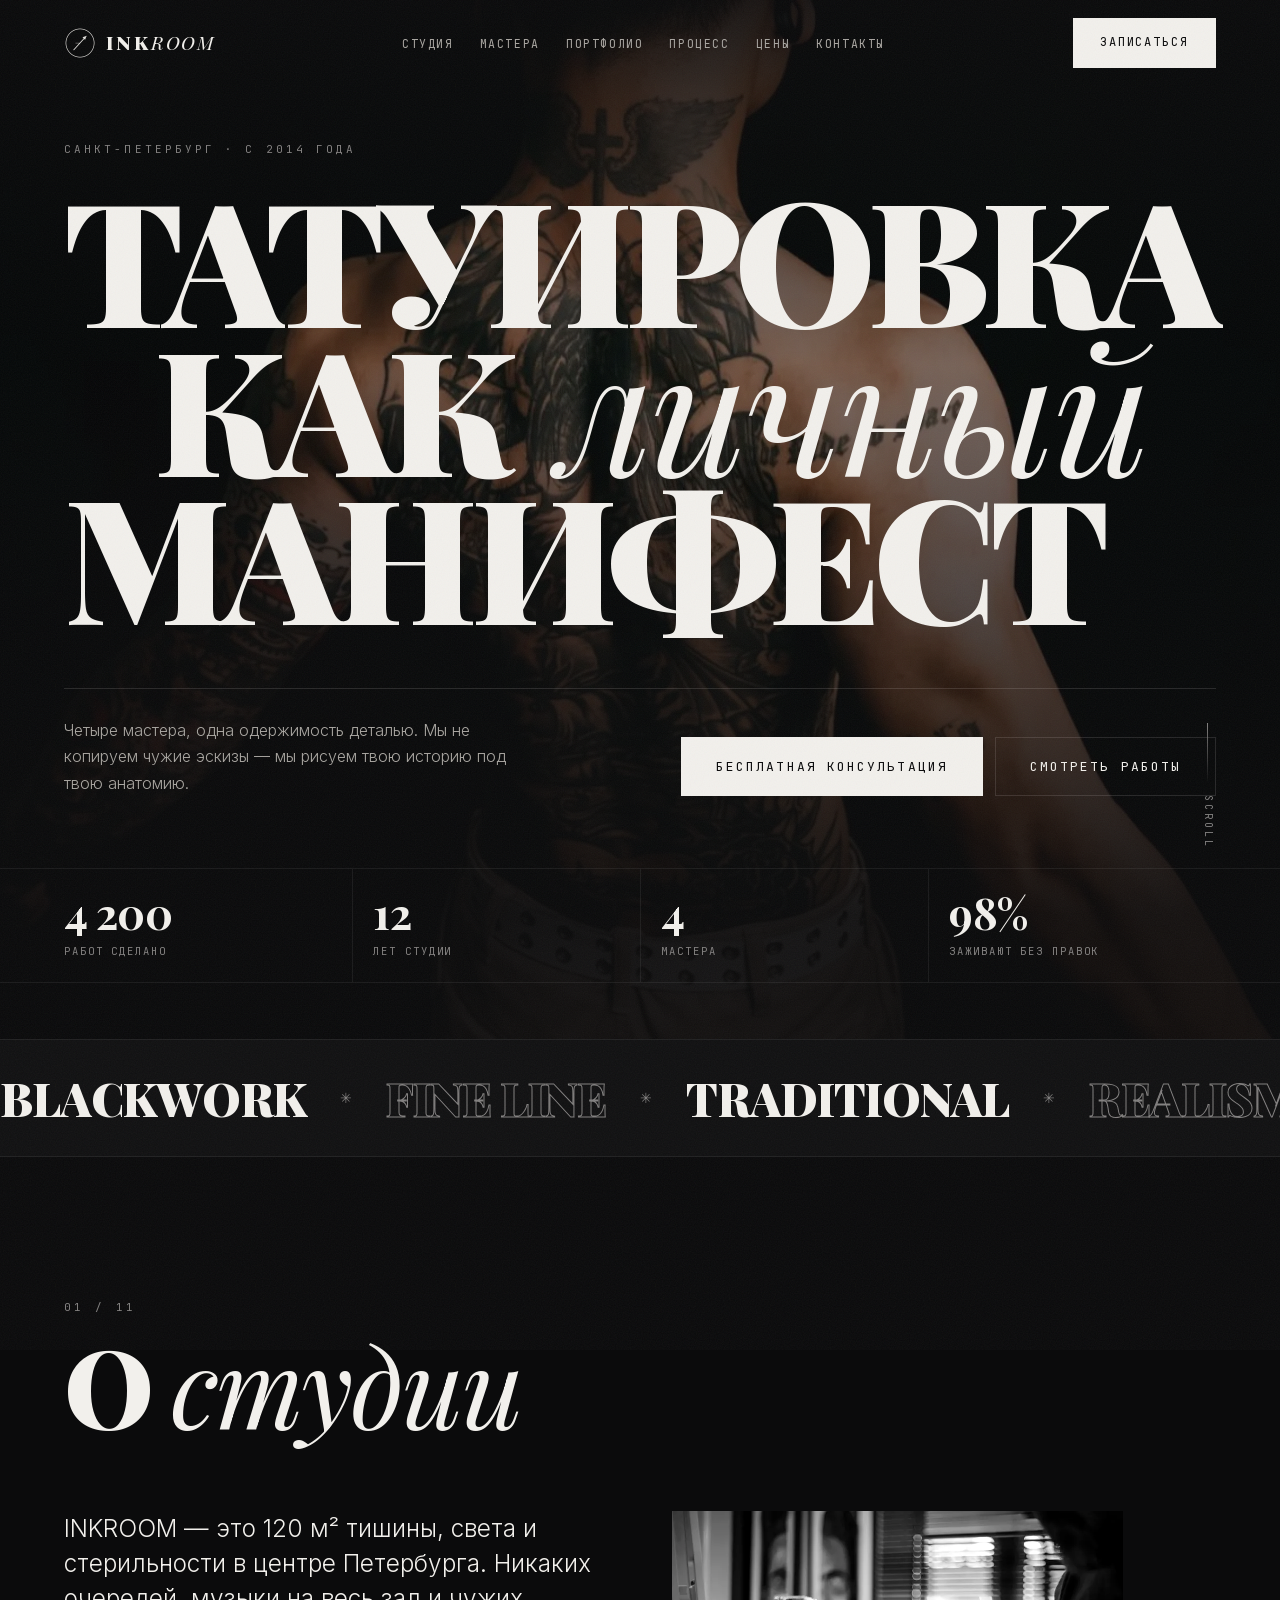
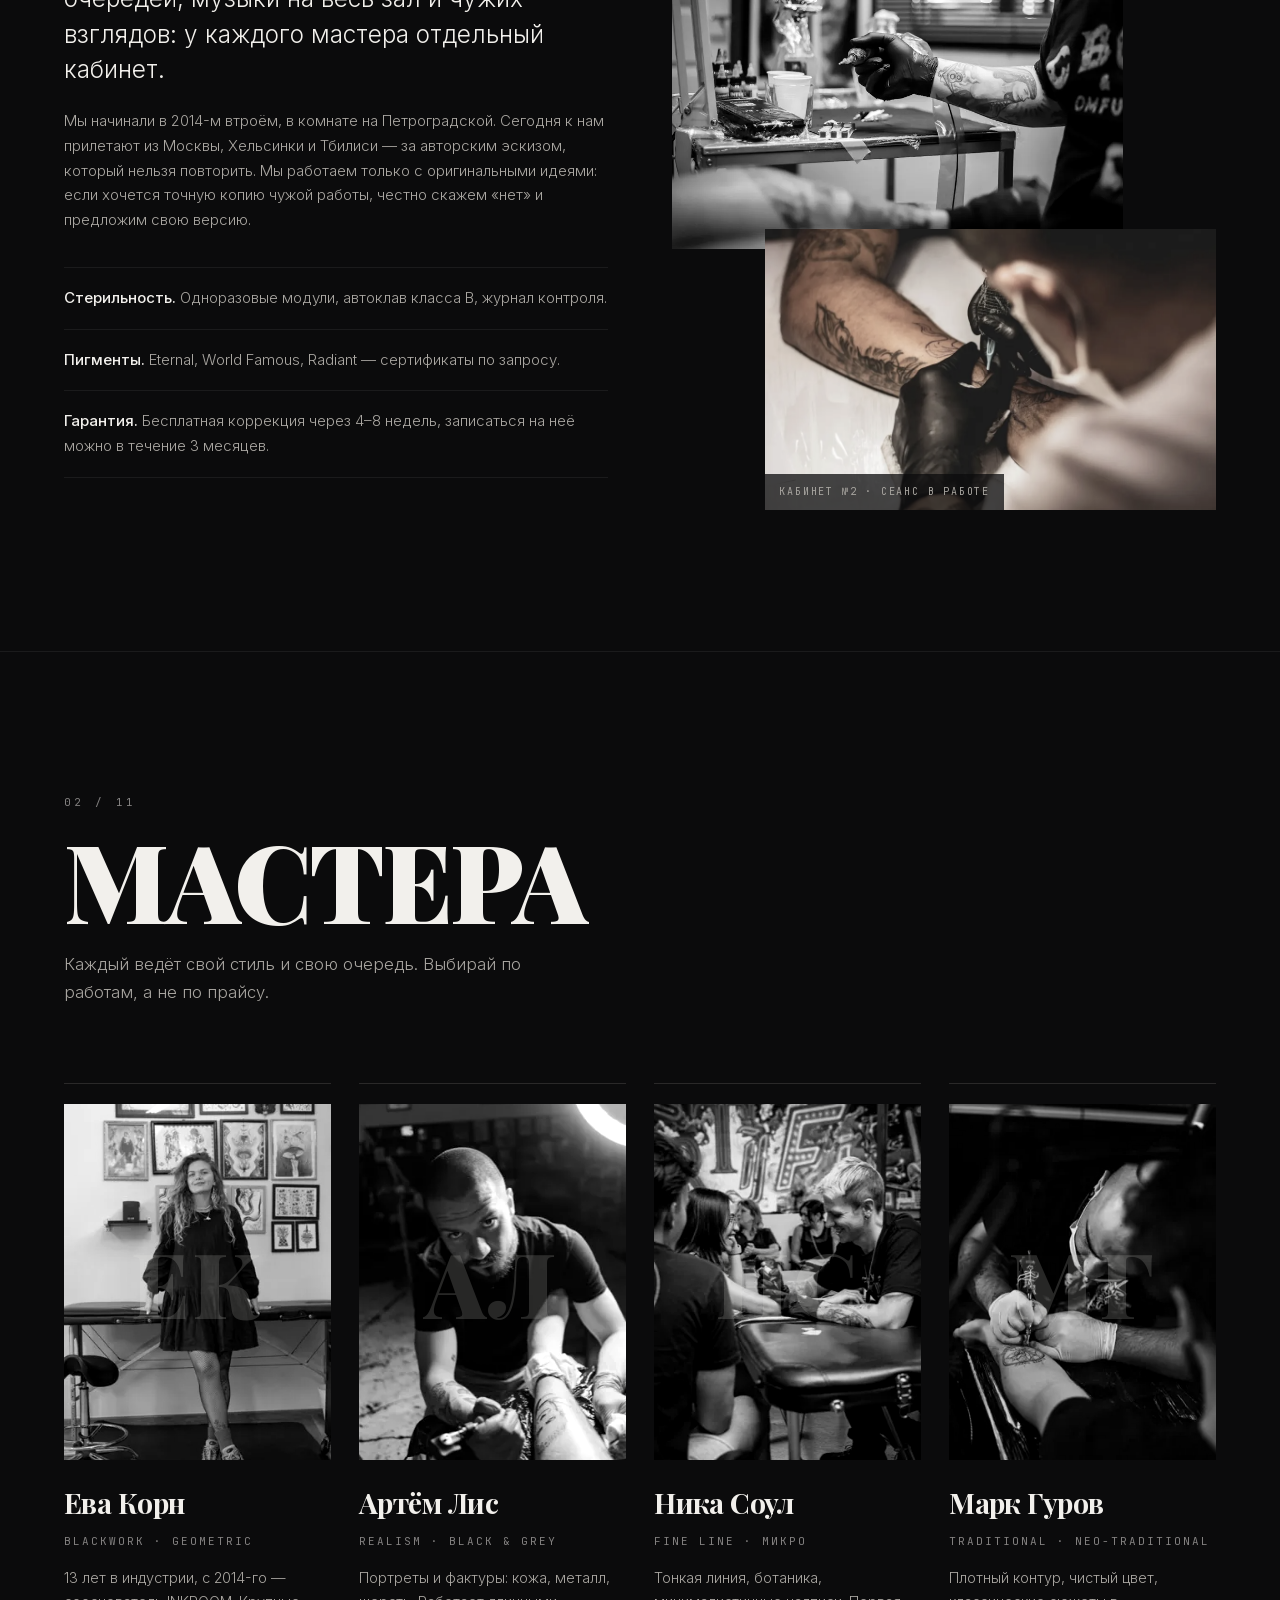
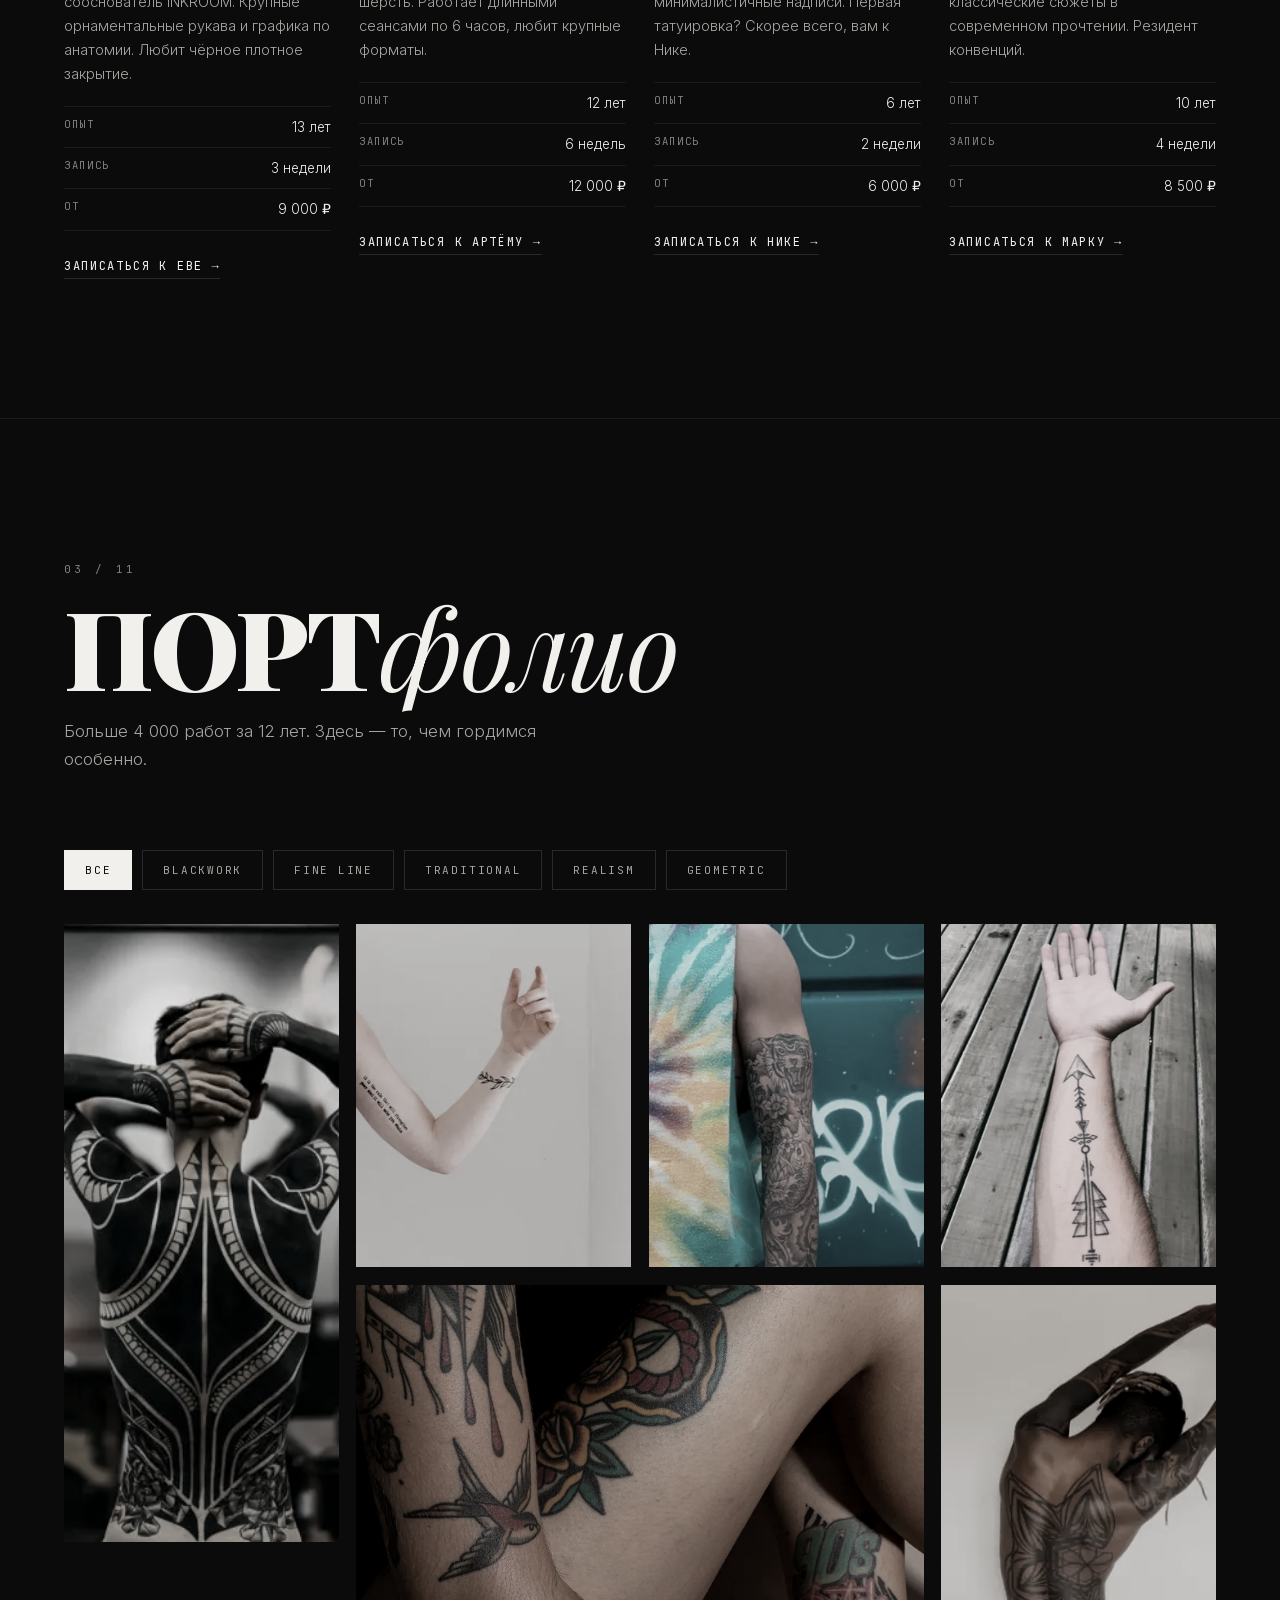
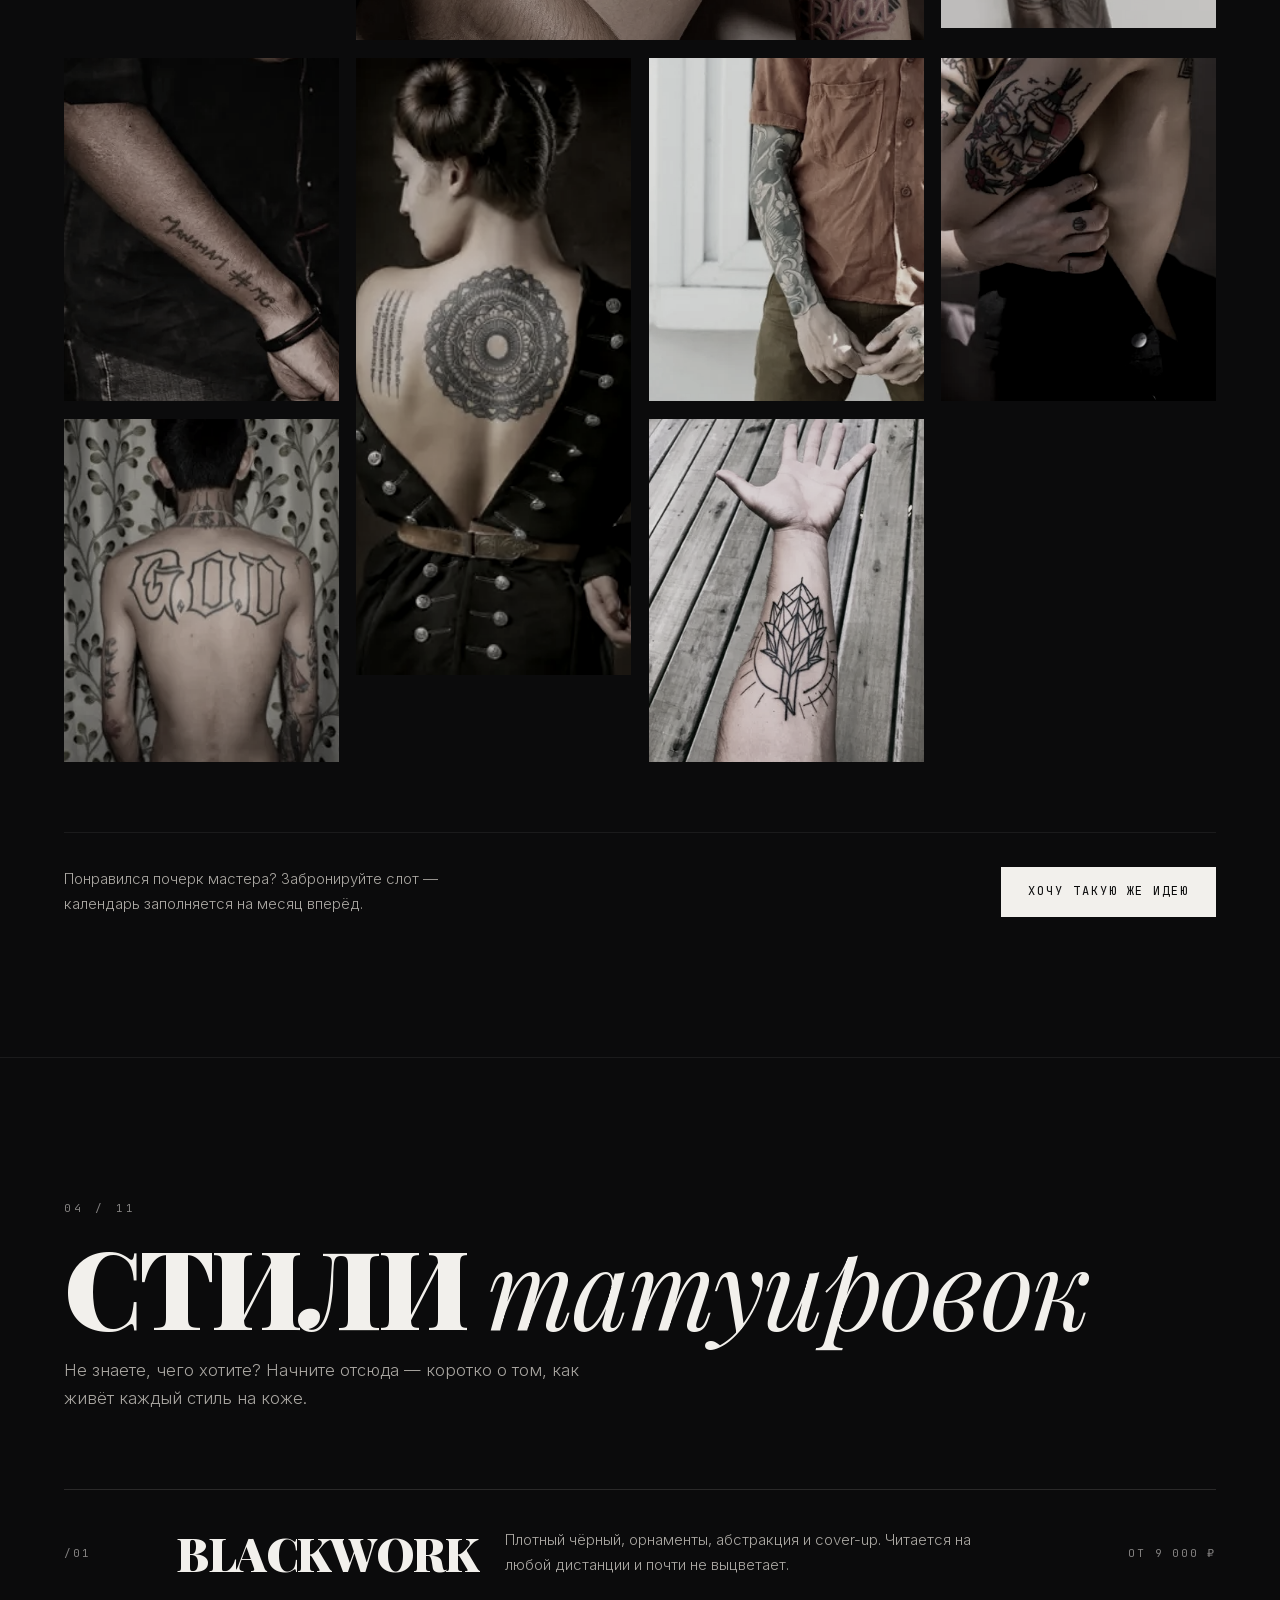
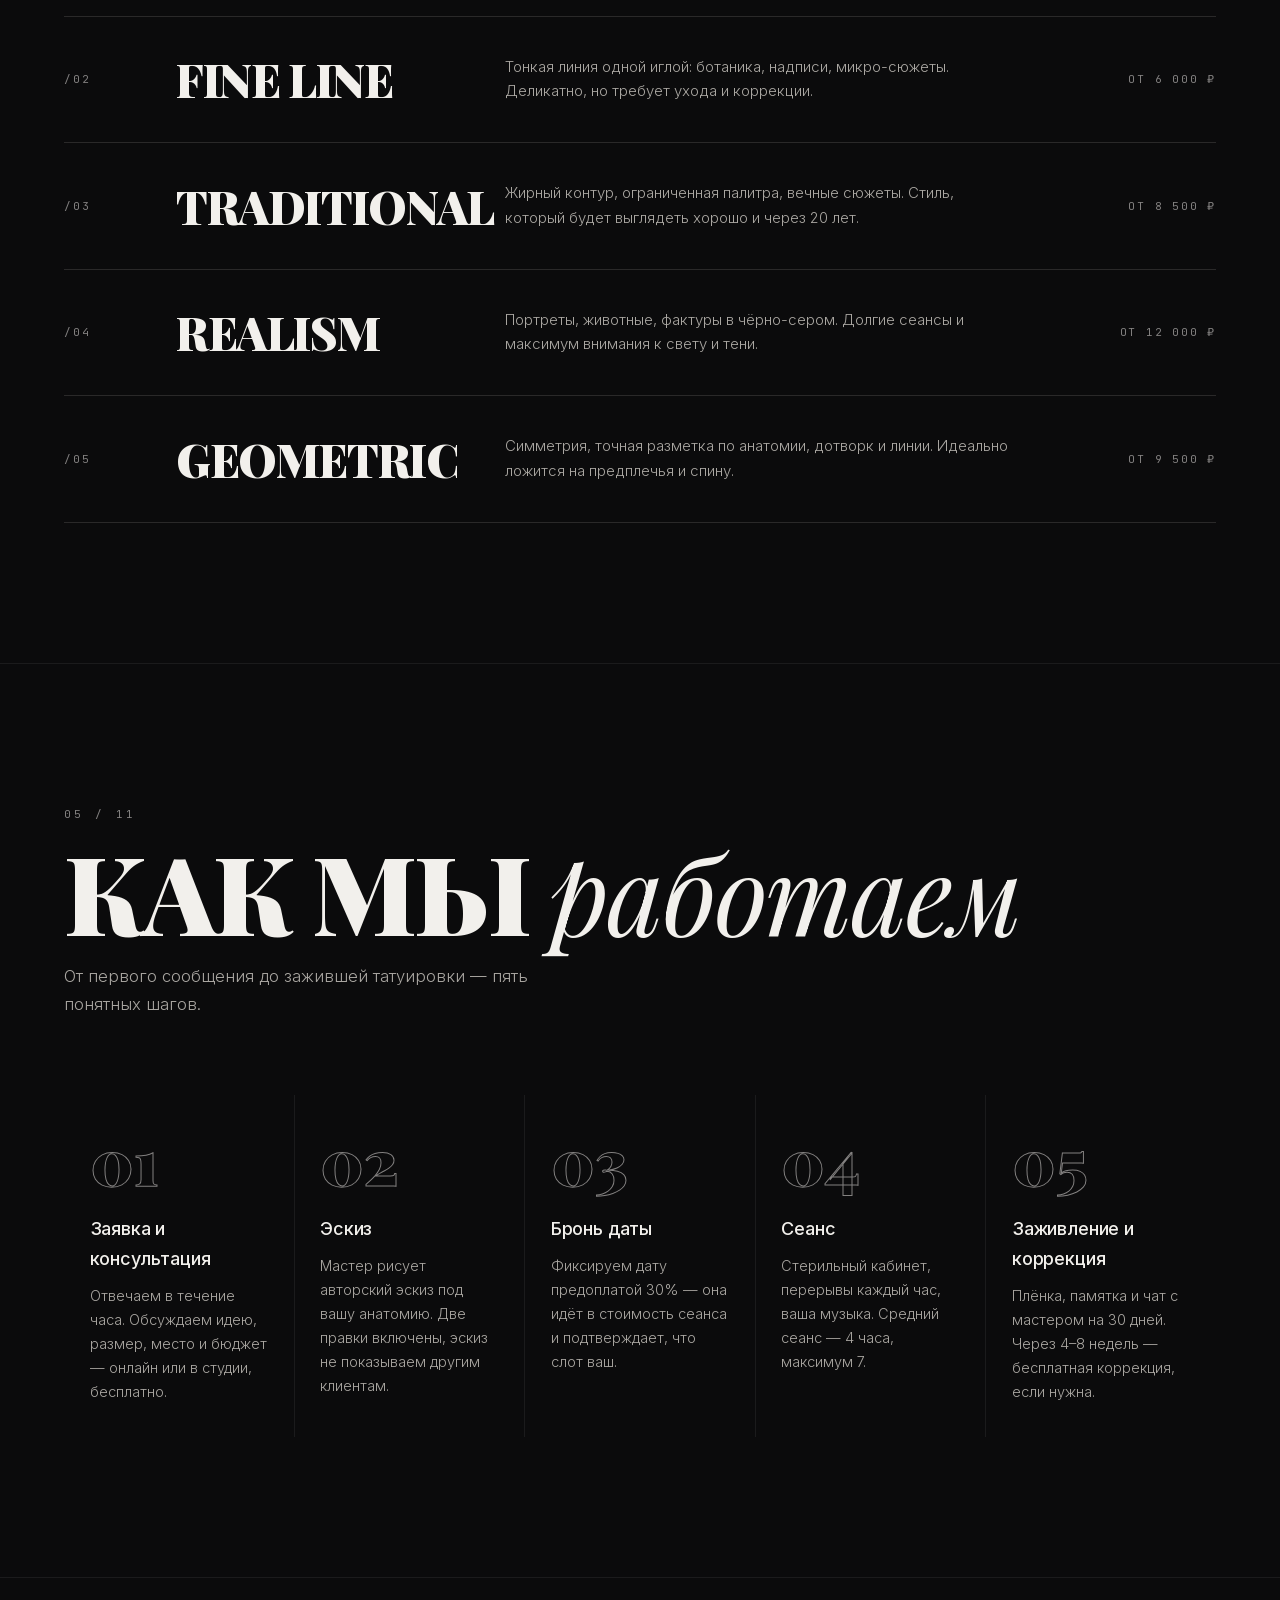
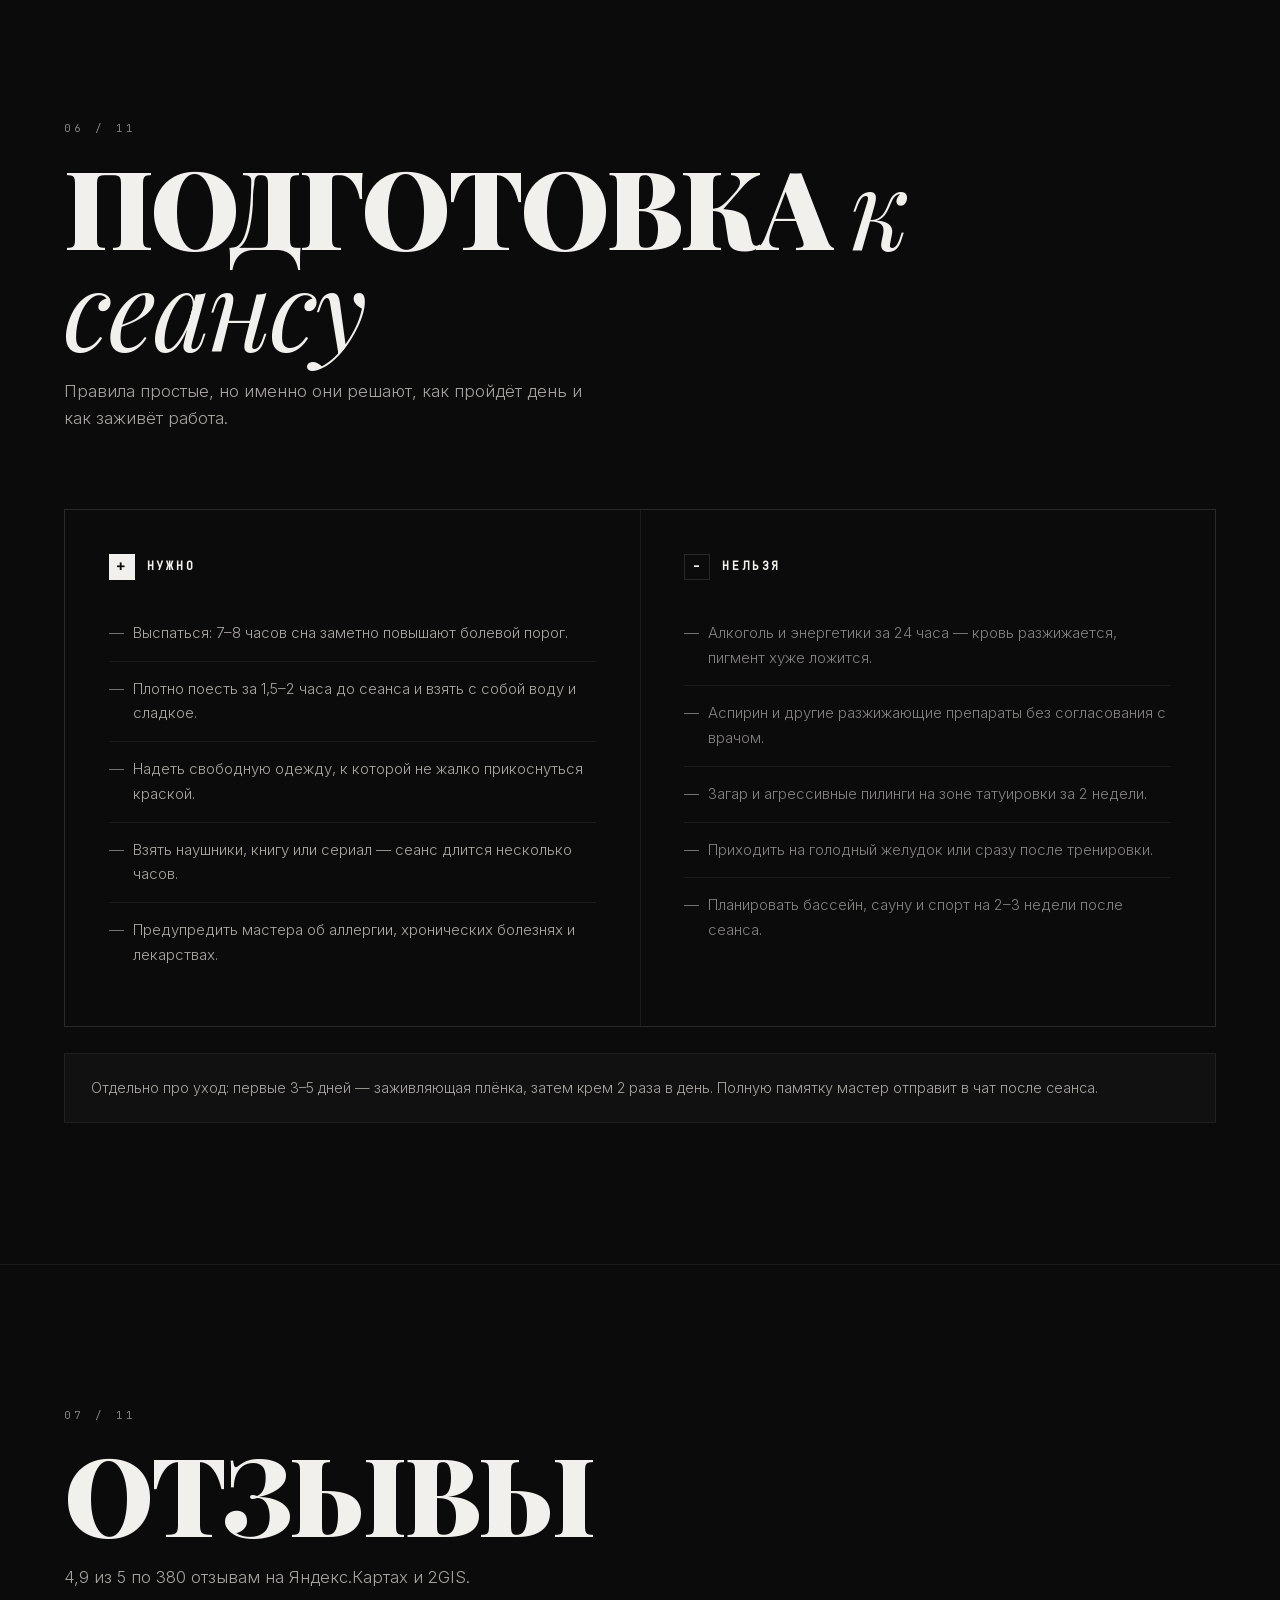
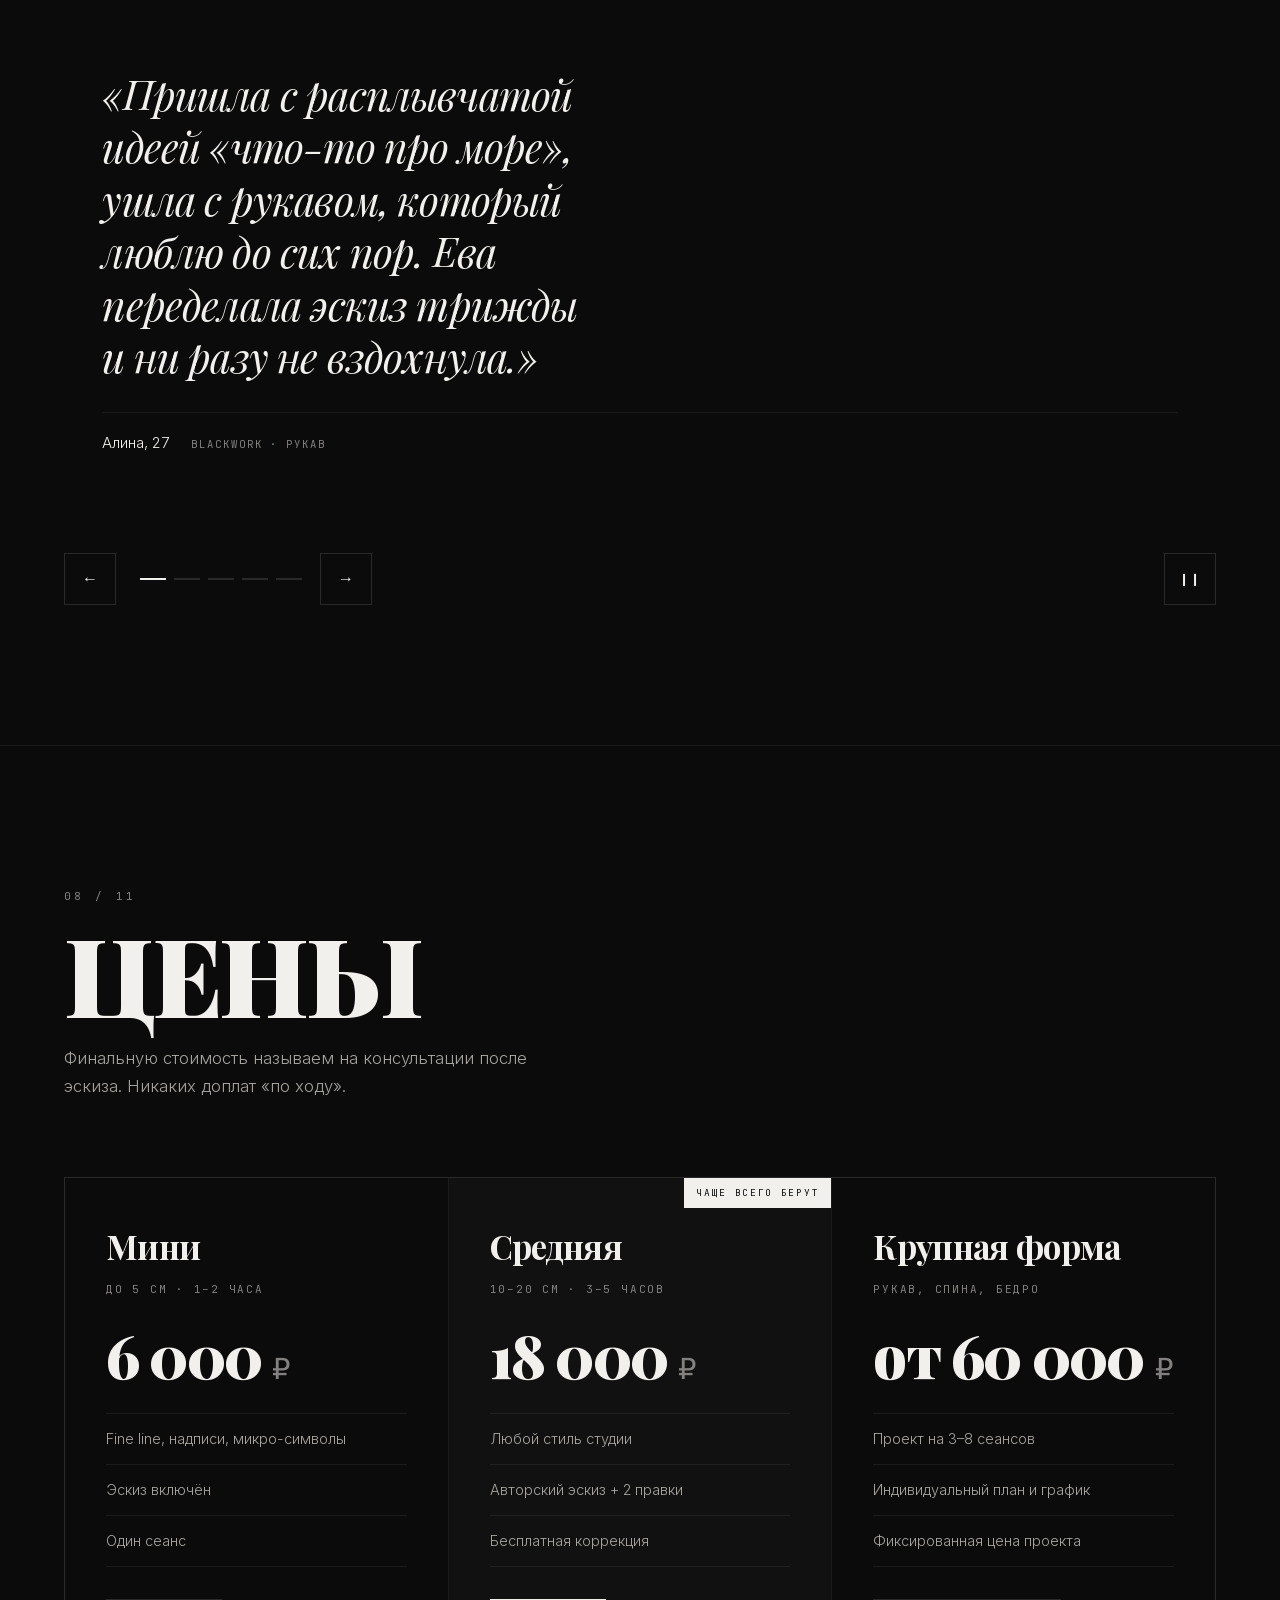
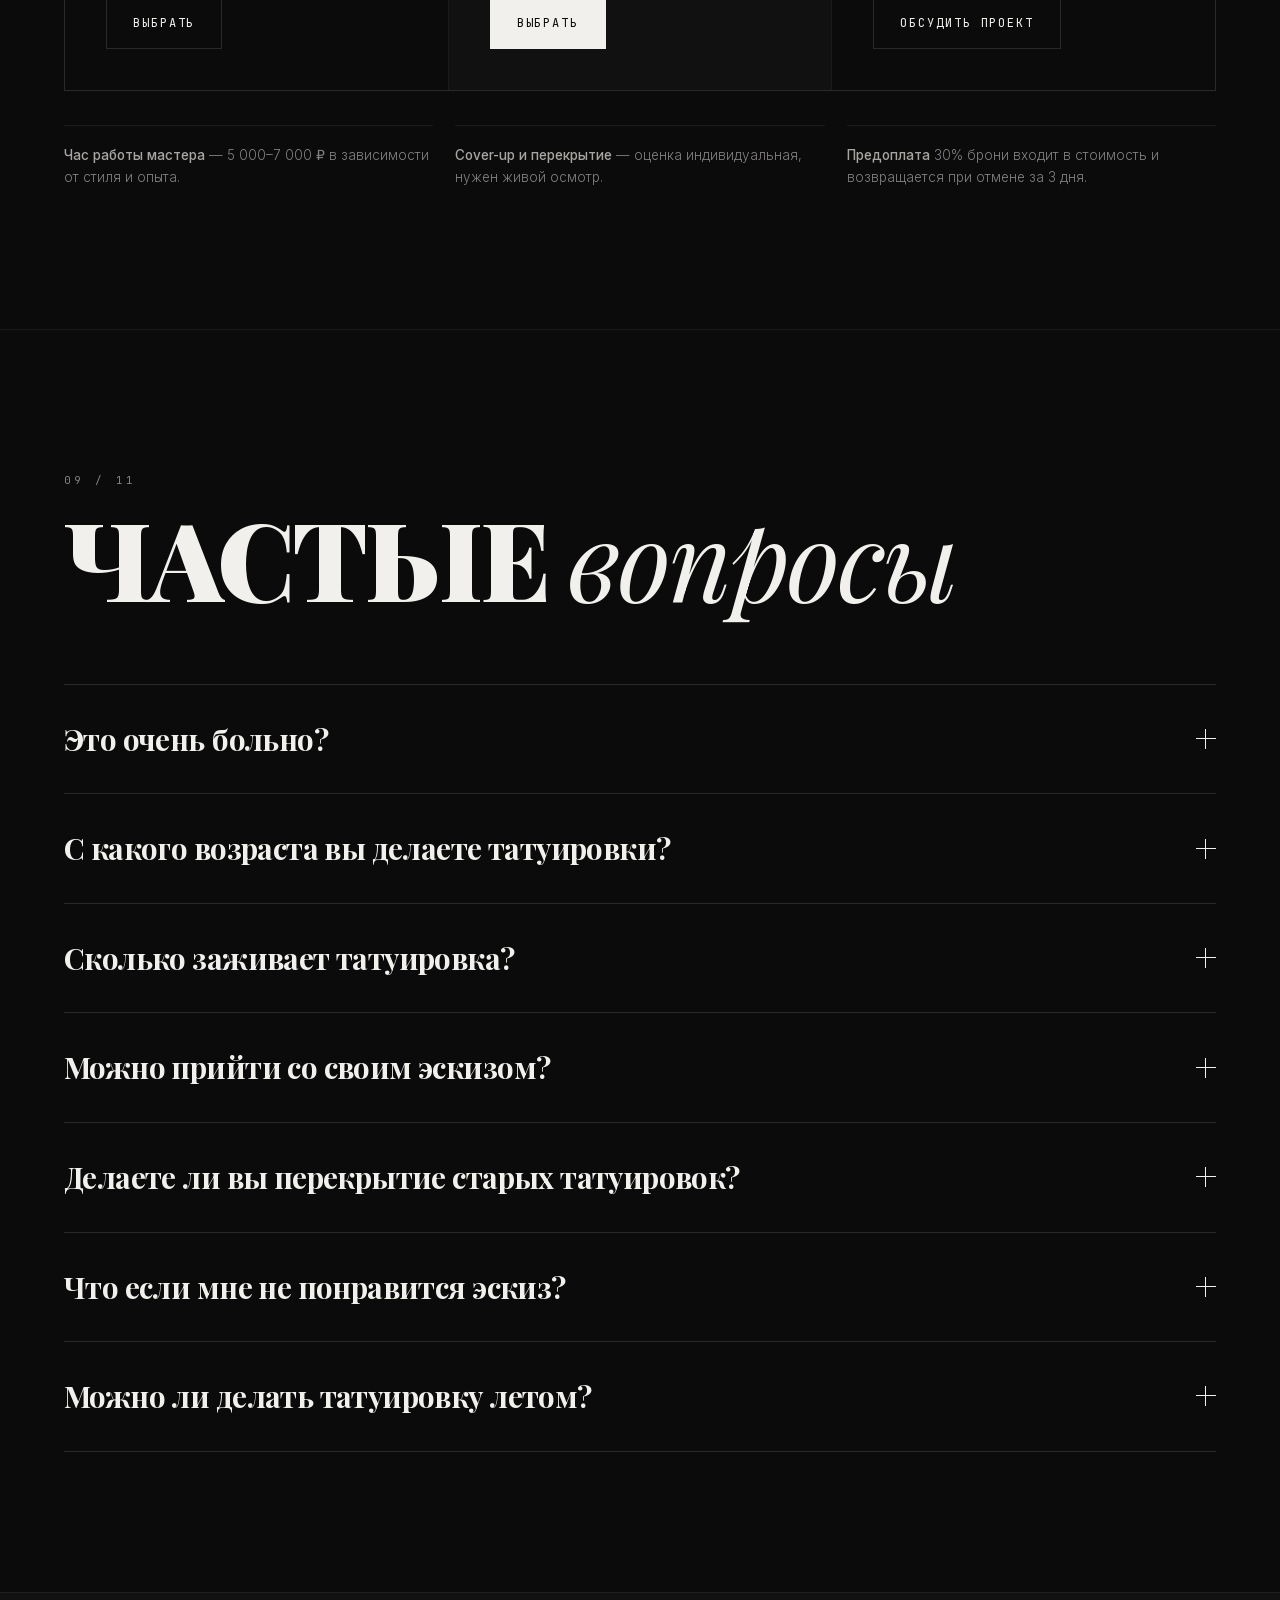
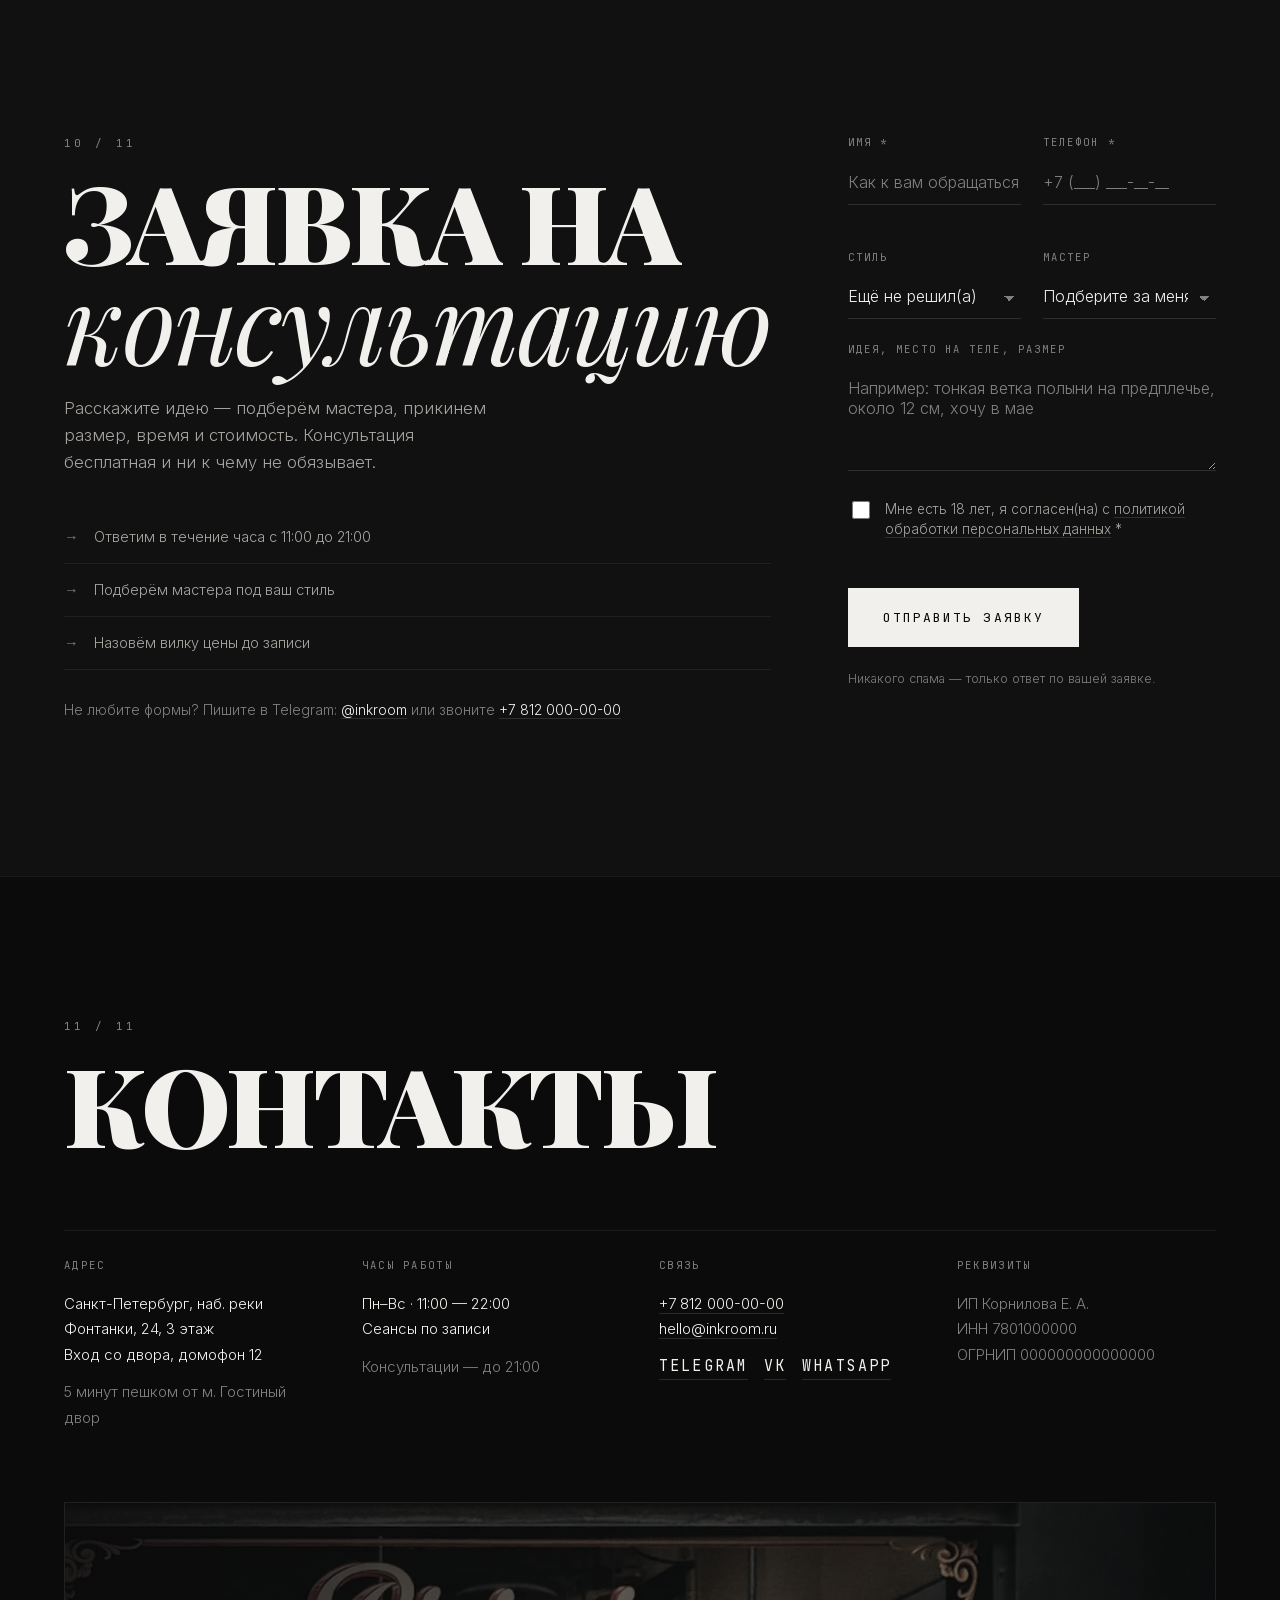
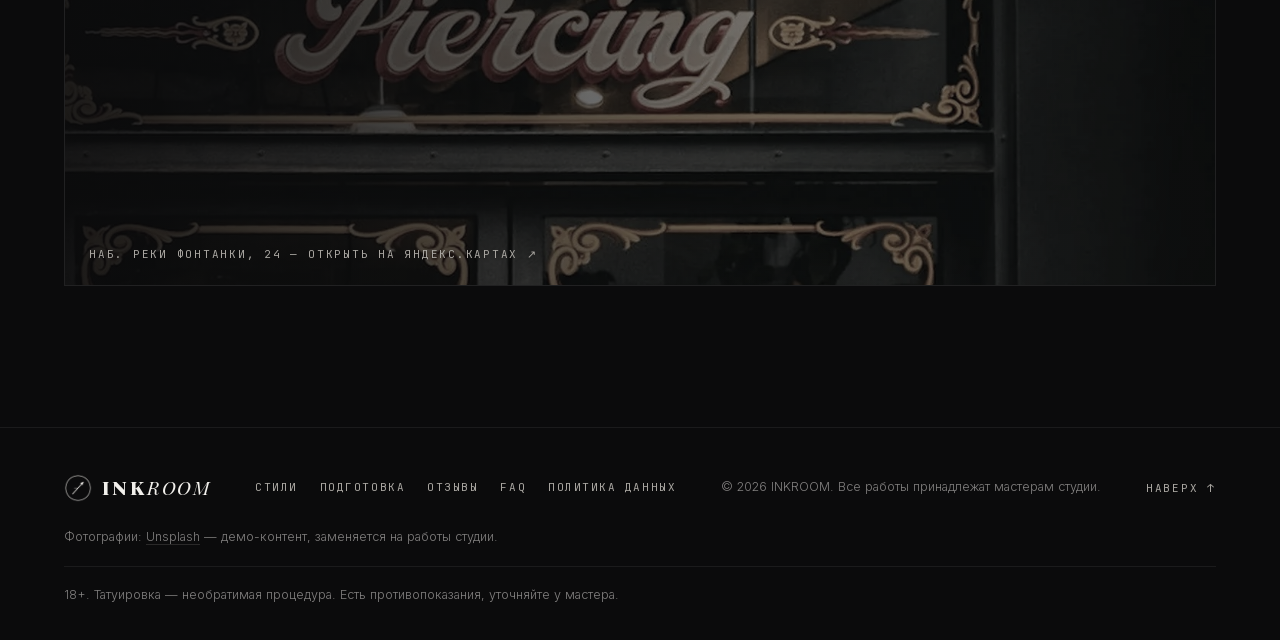
==== commit 896b18b3: "done" ====
--- a/index.html
+++ b/index.html
@@ -35,10 +35,12 @@
 <meta name="twitter:image" content="https://inkroom.ru/images/hero.jpg">
 <meta name="twitter:image:alt" content="Крупная татуировка на спине, работа мастера INKROOM">
 
-<!-- Шрифты: только реально используемые начертания -->
-<link rel="preconnect" href="https://fonts.googleapis.com">
-<link rel="preconnect" href="https://fonts.gstatic.com" crossorigin>
-<link href="https://fonts.googleapis.com/css2?family=Inter:wght@300;400;500&family=JetBrains+Mono&family=Playfair+Display:ital,wght@0,400;0,700;0,900;1,400&display=swap" rel="stylesheet">
+<!-- Шрифты: локальная копия нужных подмножеств, собирается tools/build-fonts.py.
+     Chrome/gstatic убраны из критического пути; Playfair Display 900 — это
+     LCP-текст в hero, поэтому его файлы грузим параллельно с CSS. -->
+<link rel="preload" as="font" type="font/woff2" href="fonts/playfair-display-cyrillic.woff2" crossorigin>
+<link rel="preload" as="font" type="font/woff2" href="fonts/playfair-display-latin.woff2" crossorigin>
+<link rel="stylesheet" href="fonts/fonts.css">
 
 <!-- LCP-картинка: тот же набор, что и в <picture>, чтобы не было двойной загрузки -->
 <link rel="preload" as="image" type="image/webp" fetchpriority="high"
@@ -66,17 +68,14 @@
         <li><a href="#about">Студия</a></li>
         <li><a href="#masters">Мастера</a></li>
         <li><a href="#portfolio">Портфолио</a></li>
-        <li><a href="#styles">Стили</a></li>
         <li><a href="#process">Процесс</a></li>
-        <li><a href="#prep">Подготовка</a></li>
-        <li><a href="#reviews">Отзывы</a></li>
         <li><a href="#prices">Цены</a></li>
-        <li><a href="#faq">FAQ</a></li>
         <li><a href="#contacts">Контакты</a></li>
       </ul>
-      <a class="btn btn--ghost nav__cta" href="#consult">Записаться</a>
     </nav>
 
+    <!-- Единственный CTA в шапке: на мобильной ширине он остаётся видимым
+         поверх раскрытого меню (z-index выше .nav), поэтому дубль не нужен. -->
     <a class="btn btn--solid header__cta" href="#consult">Записаться</a>
 
     <button class="burger" id="burger" aria-label="Меню" aria-expanded="false" aria-controls="nav">
@@ -119,12 +118,14 @@
 
   <div class="hero__stats">
     <div class="stat"><span class="stat__num" data-count="4200">4 200</span><span class="stat__label">работ сделано</span></div>
-    <div class="stat"><span class="stat__num" data-count="11">11</span><span class="stat__label">лет студии</span></div>
+    <div class="stat"><span class="stat__num" data-since="2014" data-count="12">12</span><span class="stat__label">лет студии</span></div>
     <div class="stat"><span class="stat__num" data-count="4">4</span><span class="stat__label">мастера</span></div>
     <div class="stat"><span class="stat__num" data-count="98" data-suffix="%">98%</span><span class="stat__label">заживают без правок</span></div>
   </div>
 
-  <a class="hero__scroll" href="#about" aria-label="Листать вниз"><span></span>scroll</a>
+  <a class="hero__scroll" href="#about" aria-label="Листать вниз">
+    <span class="hero__scroll-line" aria-hidden="true"></span><span aria-hidden="true">scroll</span>
+  </a>
 </section>
 
 <!-- ============ MARQUEE ============ -->
@@ -161,7 +162,7 @@
         <ul class="about__list">
           <li><strong>Стерильность.</strong> Одноразовые модули, автоклав класса B, журнал контроля.</li>
           <li><strong>Пигменты.</strong> Eternal, World Famous, Radiant — сертификаты по запросу.</li>
-          <li><strong>Гарантия.</strong> Бесплатная коррекция в течение 3 месяцев после сеанса.</li>
+          <li><strong>Гарантия.</strong> Бесплатная коррекция через 4–8 недель, записаться на неё можно в течение 3 месяцев.</li>
         </ul>
       </div>
 
@@ -205,9 +206,9 @@
         <div class="master__body">
           <h3 class="master__name">Ева Корн</h3>
           <p class="master__role">Blackwork · Geometric</p>
-          <p class="master__bio">9 лет в индустрии. Крупные орнаментальные рукава и графика по анатомии. Любит чёрное плотное закрытие.</p>
+          <p class="master__bio">13 лет в индустрии, с 2014-го — сооснователь INKROOM. Крупные орнаментальные рукава и графика по анатомии. Любит чёрное плотное закрытие.</p>
           <ul class="master__meta">
-            <li><span>Опыт</span> 9 лет</li>
+            <li><span>Опыт</span> 13 лет</li>
             <li><span>Запись</span> 3 недели</li>
             <li><span>От</span> 9 000 ₽</li>
           </ul>
@@ -287,103 +288,141 @@
     <header class="sec-head">
       <span class="sec-index">03</span>
       <h2 class="sec-title">Порт<em>фолио</em></h2>
-      <p class="sec-note">Больше 4 000 работ за 11 лет. Здесь — то, чем гордимся особенно.</p>
+      <p class="sec-note">Больше 4 000 работ за 12 лет. Здесь — то, чем гордимся особенно.</p>
     </header>
 
-    <div class="filters" role="group" aria-label="Фильтр работ по стилю">
-      <button type="button" class="filter is-active" aria-pressed="true" data-filter="all">Все</button>
-      <button type="button" class="filter" aria-pressed="false" data-filter="blackwork">Blackwork</button>
-      <button type="button" class="filter" aria-pressed="false" data-filter="fine-line">Fine Line</button>
-      <button type="button" class="filter" aria-pressed="false" data-filter="traditional">Traditional</button>
-      <button type="button" class="filter" aria-pressed="false" data-filter="realism">Realism</button>
-      <button type="button" class="filter" aria-pressed="false" data-filter="geometric">Geometric</button>
+    <div class="filters-wrap" id="filtersWrap">
+      <div class="filters" id="filters" role="group" aria-label="Фильтр работ по стилю">
+        <button type="button" class="filter is-active" aria-pressed="true" data-filter="all">Все</button>
+        <button type="button" class="filter" aria-pressed="false" data-filter="blackwork">Blackwork</button>
+        <button type="button" class="filter" aria-pressed="false" data-filter="fine-line">Fine Line</button>
+        <button type="button" class="filter" aria-pressed="false" data-filter="traditional">Traditional</button>
+        <button type="button" class="filter" aria-pressed="false" data-filter="realism">Realism</button>
+        <button type="button" class="filter" aria-pressed="false" data-filter="geometric">Geometric</button>
+      </div>
     </div>
 
     <p class="sr-only" id="galleryStatus" role="status"></p>
 
-    <div class="gallery" id="gallery" role="group" aria-label="Работы студии">
-      <figure class="work work--tall" data-style="blackwork">
-        <picture>
-          <source type="image/webp" srcset="images/work-blackwork-1-480.webp 480w, images/work-blackwork-1-960.webp 960w, images/work-blackwork-1.webp 1300w" sizes="(max-width:980px) 50vw, 25vw">
-          <img srcset="images/work-blackwork-1-480.jpg 480w, images/work-blackwork-1-960.jpg 960w, images/work-blackwork-1.jpg 1300w" sizes="(max-width:980px) 50vw, 25vw" width="1300" height="1820" decoding="async" src="images/work-blackwork-1.jpg" alt="Орнаментальный блэкворк на всю спину" loading="lazy">
-        </picture>
+    <div class="gallery" id="gallery" role="list" aria-label="Работы студии">
+      <figure class="work work--tall" data-style="blackwork" role="listitem">
+        <!-- ссылка, а не figure[role=button]: без JS откроется сам файл, с JS — лайтбокс -->
+        <a class="work__btn" href="images/work-blackwork-1.jpg" aria-label="Открыть работу: Орнамент на всю спину — Blackwork · Ева Корн · 4 сеанса">
+          <picture>
+            <source type="image/webp" srcset="images/work-blackwork-1-480.webp 480w, images/work-blackwork-1-960.webp 960w, images/work-blackwork-1.webp 1300w" sizes="(max-width:980px) 50vw, 25vw">
+            <img srcset="images/work-blackwork-1-480.jpg 480w, images/work-blackwork-1-960.jpg 960w, images/work-blackwork-1.jpg 1300w" sizes="(max-width:980px) 50vw, 25vw" width="1300" height="1820" decoding="async" src="images/work-blackwork-1.jpg" alt="Орнаментальный блэкворк на всю спину" loading="lazy">
+          </picture>
+        </a>
         <figcaption><span class="work__title">Орнамент на всю спину</span><span class="work__meta">Blackwork · Ева Корн · 4 сеанса</span></figcaption>
       </figure>
-      <figure class="work" data-style="fine-line">
-        <picture>
-          <source type="image/webp" srcset="images/work-fineline-1-480.webp 480w, images/work-fineline-1-960.webp 960w, images/work-fineline-1.webp 1300w" sizes="(max-width:980px) 50vw, 25vw">
-          <img srcset="images/work-fineline-1-480.jpg 480w, images/work-fineline-1-960.jpg 960w, images/work-fineline-1.jpg 1300w" sizes="(max-width:980px) 50vw, 25vw" width="1300" height="1733" decoding="async" src="images/work-fineline-1.jpg" alt="Тонкая веточка и надпись на предплечье" loading="lazy">
-        </picture>
+      <figure class="work" data-style="fine-line" role="listitem">
+        <!-- ссылка, а не figure[role=button]: без JS откроется сам файл, с JS — лайтбокс -->
+        <a class="work__btn" href="images/work-fineline-1.jpg" aria-label="Открыть работу: Веточка и надпись — Fine Line · Ника Соул · 2 часа">
+          <picture>
+            <source type="image/webp" srcset="images/work-fineline-1-480.webp 480w, images/work-fineline-1-960.webp 960w, images/work-fineline-1.webp 1300w" sizes="(max-width:980px) 50vw, 25vw">
+            <img srcset="images/work-fineline-1-480.jpg 480w, images/work-fineline-1-960.jpg 960w, images/work-fineline-1.jpg 1300w" sizes="(max-width:980px) 50vw, 25vw" width="1300" height="1733" decoding="async" src="images/work-fineline-1.jpg" alt="Тонкая веточка и надпись на предплечье" loading="lazy">
+          </picture>
+        </a>
         <figcaption><span class="work__title">Веточка и надпись</span><span class="work__meta">Fine Line · Ника Соул · 2 часа</span></figcaption>
       </figure>
-      <figure class="work" data-style="realism">
-        <picture>
-          <source type="image/webp" srcset="images/work-realism-1-480.webp 480w, images/work-realism-1-960.webp 960w, images/work-realism-1.webp 1300w" sizes="(max-width:980px) 50vw, 25vw">
-          <img srcset="images/work-realism-1-480.jpg 480w, images/work-realism-1-960.jpg 960w, images/work-realism-1.jpg 1300w" sizes="(max-width:980px) 50vw, 25vw" width="1300" height="1950" decoding="async" src="images/work-realism-1.jpg" alt="Реалистичный рукав с тигром" loading="lazy">
-        </picture>
+      <figure class="work" data-style="realism" role="listitem">
+        <!-- ссылка, а не figure[role=button]: без JS откроется сам файл, с JS — лайтбокс -->
+        <a class="work__btn" href="images/work-realism-1.jpg" aria-label="Открыть работу: Тигр в рукаве — Realism · Артём Лис · 3 сеанса">
+          <picture>
+            <source type="image/webp" srcset="images/work-realism-1-480.webp 480w, images/work-realism-1-960.webp 960w, images/work-realism-1.webp 1300w" sizes="(max-width:980px) 50vw, 25vw">
+            <img srcset="images/work-realism-1-480.jpg 480w, images/work-realism-1-960.jpg 960w, images/work-realism-1.jpg 1300w" sizes="(max-width:980px) 50vw, 25vw" width="1300" height="1950" decoding="async" src="images/work-realism-1.jpg" alt="Реалистичный рукав с тигром" loading="lazy">
+          </picture>
+        </a>
         <figcaption><span class="work__title">Тигр в рукаве</span><span class="work__meta">Realism · Артём Лис · 3 сеанса</span></figcaption>
       </figure>
-      <figure class="work" data-style="geometric">
-        <picture>
-          <source type="image/webp" srcset="images/work-geometric-1-480.webp 480w, images/work-geometric-1-960.webp 960w, images/work-geometric-1.webp 1300w" sizes="(max-width:980px) 50vw, 25vw">
-          <img srcset="images/work-geometric-1-480.jpg 480w, images/work-geometric-1-960.jpg 960w, images/work-geometric-1.jpg 1300w" sizes="(max-width:980px) 50vw, 25vw" width="1300" height="1733" decoding="async" src="images/work-geometric-1.jpg" alt="Геометрическая стрела на предплечье" loading="lazy">
-        </picture>
+      <figure class="work" data-style="geometric" role="listitem">
+        <!-- ссылка, а не figure[role=button]: без JS откроется сам файл, с JS — лайтбокс -->
+        <a class="work__btn" href="images/work-geometric-1.jpg" aria-label="Открыть работу: Стрела на предплечье — Geometric · Ева Корн · 3 часа">
+          <picture>
+            <source type="image/webp" srcset="images/work-geometric-1-480.webp 480w, images/work-geometric-1-960.webp 960w, images/work-geometric-1.webp 1300w" sizes="(max-width:980px) 50vw, 25vw">
+            <img srcset="images/work-geometric-1-480.jpg 480w, images/work-geometric-1-960.jpg 960w, images/work-geometric-1.jpg 1300w" sizes="(max-width:980px) 50vw, 25vw" width="1300" height="1733" decoding="async" src="images/work-geometric-1.jpg" alt="Геометрическая стрела на предплечье" loading="lazy">
+          </picture>
+        </a>
         <figcaption><span class="work__title">Стрела на предплечье</span><span class="work__meta">Geometric · Ева Корн · 3 часа</span></figcaption>
       </figure>
-      <figure class="work work--wide" data-style="traditional">
-        <picture>
-          <source type="image/webp" srcset="images/work-traditional-1-480.webp 480w, images/work-traditional-1-960.webp 960w, images/work-traditional-1-1400.webp 1400w, images/work-traditional-1.webp 1600w" sizes="(max-width:980px) 100vw, 50vw">
-          <img srcset="images/work-traditional-1-480.jpg 480w, images/work-traditional-1-960.jpg 960w, images/work-traditional-1-1400.jpg 1400w, images/work-traditional-1.jpg 1600w" sizes="(max-width:980px) 100vw, 50vw" width="1600" height="1600" decoding="async" src="images/work-traditional-1.jpg" alt="Цветные традиционные татуировки на бедре" loading="lazy">
-        </picture>
+      <figure class="work work--wide" data-style="traditional" role="listitem">
+        <!-- ссылка, а не figure[role=button]: без JS откроется сам файл, с JS — лайтбокс -->
+        <a class="work__btn" href="images/work-traditional-1.jpg" aria-label="Открыть работу: Классика на бедре — Traditional · Марк Гуров · 2 сеанса">
+          <picture>
+            <source type="image/webp" srcset="images/work-traditional-1-480.webp 480w, images/work-traditional-1-960.webp 960w, images/work-traditional-1-1400.webp 1400w, images/work-traditional-1.webp 1600w" sizes="(max-width:980px) 100vw, 50vw">
+            <img srcset="images/work-traditional-1-480.jpg 480w, images/work-traditional-1-960.jpg 960w, images/work-traditional-1-1400.jpg 1400w, images/work-traditional-1.jpg 1600w" sizes="(max-width:980px) 100vw, 50vw" width="1600" height="1600" decoding="async" src="images/work-traditional-1.jpg" alt="Цветные традиционные татуировки на бедре" loading="lazy">
+          </picture>
+        </a>
         <figcaption><span class="work__title">Классика на бедре</span><span class="work__meta">Traditional · Марк Гуров · 2 сеанса</span></figcaption>
       </figure>
-      <figure class="work" data-style="blackwork">
-        <picture>
-          <source type="image/webp" srcset="images/work-blackwork-2-480.webp 480w, images/work-blackwork-2-960.webp 960w, images/work-blackwork-2.webp 1300w" sizes="(max-width:980px) 50vw, 25vw">
-          <img srcset="images/work-blackwork-2-480.jpg 480w, images/work-blackwork-2-960.jpg 960w, images/work-blackwork-2.jpg 1300w" sizes="(max-width:980px) 50vw, 25vw" width="1300" height="867" decoding="async" src="images/work-blackwork-2.jpg" alt="Графичный чёрный рукав, переходящий на спину" loading="lazy">
-        </picture>
+      <figure class="work" data-style="blackwork" role="listitem">
+        <!-- ссылка, а не figure[role=button]: без JS откроется сам файл, с JS — лайтбокс -->
+        <a class="work__btn" href="images/work-blackwork-2.jpg" aria-label="Открыть работу: Графика по плечу и спине — Blackwork · Ева Корн · 6 часов">
+          <picture>
+            <source type="image/webp" srcset="images/work-blackwork-2-480.webp 480w, images/work-blackwork-2-960.webp 960w, images/work-blackwork-2.webp 1300w" sizes="(max-width:980px) 50vw, 25vw">
+            <img srcset="images/work-blackwork-2-480.jpg 480w, images/work-blackwork-2-960.jpg 960w, images/work-blackwork-2.jpg 1300w" sizes="(max-width:980px) 50vw, 25vw" width="1300" height="867" decoding="async" src="images/work-blackwork-2.jpg" alt="Графичный чёрный рукав, переходящий на спину" loading="lazy">
+          </picture>
+        </a>
         <figcaption><span class="work__title">Графика по плечу и спине</span><span class="work__meta">Blackwork · Ева Корн · 6 часов</span></figcaption>
       </figure>
-      <figure class="work" data-style="fine-line">
-        <picture>
-          <source type="image/webp" srcset="images/work-fineline-2-480.webp 480w, images/work-fineline-2-960.webp 960w, images/work-fineline-2.webp 1300w" sizes="(max-width:980px) 50vw, 25vw">
-          <img srcset="images/work-fineline-2-480.jpg 480w, images/work-fineline-2-960.jpg 960w, images/work-fineline-2.jpg 1300w" sizes="(max-width:980px) 50vw, 25vw" width="1300" height="1950" decoding="async" src="images/work-fineline-2.jpg" alt="Рукописная надпись на предплечье" loading="lazy">
-        </picture>
+      <figure class="work" data-style="fine-line" role="listitem">
+        <!-- ссылка, а не figure[role=button]: без JS откроется сам файл, с JS — лайтбокс -->
+        <a class="work__btn" href="images/work-fineline-2.jpg" aria-label="Открыть работу: Рукописная надпись — Fine Line · Ника Соул · 1,5 часа">
+          <picture>
+            <source type="image/webp" srcset="images/work-fineline-2-480.webp 480w, images/work-fineline-2-960.webp 960w, images/work-fineline-2.webp 1300w" sizes="(max-width:980px) 50vw, 25vw">
+            <img srcset="images/work-fineline-2-480.jpg 480w, images/work-fineline-2-960.jpg 960w, images/work-fineline-2.jpg 1300w" sizes="(max-width:980px) 50vw, 25vw" width="1300" height="1950" decoding="async" src="images/work-fineline-2.jpg" alt="Рукописная надпись на предплечье" loading="lazy">
+          </picture>
+        </a>
         <figcaption><span class="work__title">Рукописная надпись</span><span class="work__meta">Fine Line · Ника Соул · 1,5 часа</span></figcaption>
       </figure>
-      <figure class="work work--tall" data-style="geometric">
-        <picture>
-          <source type="image/webp" srcset="images/work-geometric-2-480.webp 480w, images/work-geometric-2-960.webp 960w, images/work-geometric-2.webp 1300w" sizes="(max-width:980px) 50vw, 25vw">
-          <img srcset="images/work-geometric-2-480.jpg 480w, images/work-geometric-2-960.jpg 960w, images/work-geometric-2.jpg 1300w" sizes="(max-width:980px) 50vw, 25vw" width="1300" height="1950" decoding="async" src="images/work-geometric-2.jpg" alt="Мандала между лопаток" loading="lazy">
-        </picture>
+      <figure class="work work--tall" data-style="geometric" role="listitem">
+        <!-- ссылка, а не figure[role=button]: без JS откроется сам файл, с JS — лайтбокс -->
+        <a class="work__btn" href="images/work-geometric-2.jpg" aria-label="Открыть работу: Мандала между лопаток — Geometric · Ева Корн · 2 сеанса">
+          <picture>
+            <source type="image/webp" srcset="images/work-geometric-2-480.webp 480w, images/work-geometric-2-960.webp 960w, images/work-geometric-2.webp 1300w" sizes="(max-width:980px) 50vw, 25vw">
+            <img srcset="images/work-geometric-2-480.jpg 480w, images/work-geometric-2-960.jpg 960w, images/work-geometric-2.jpg 1300w" sizes="(max-width:980px) 50vw, 25vw" width="1300" height="1950" decoding="async" src="images/work-geometric-2.jpg" alt="Мандала между лопаток" loading="lazy">
+          </picture>
+        </a>
         <figcaption><span class="work__title">Мандала между лопаток</span><span class="work__meta">Geometric · Ева Корн · 2 сеанса</span></figcaption>
       </figure>
-      <figure class="work" data-style="realism">
-        <picture>
-          <source type="image/webp" srcset="images/work-realism-2-480.webp 480w, images/work-realism-2-960.webp 960w, images/work-realism-2.webp 1300w" sizes="(max-width:980px) 50vw, 25vw">
-          <img srcset="images/work-realism-2-480.jpg 480w, images/work-realism-2-960.jpg 960w, images/work-realism-2.jpg 1300w" sizes="(max-width:980px) 50vw, 25vw" width="1300" height="1950" decoding="async" src="images/work-realism-2.jpg" alt="Ботанический рукав в чёрно-серой технике" loading="lazy">
-        </picture>
+      <figure class="work" data-style="realism" role="listitem">
+        <!-- ссылка, а не figure[role=button]: без JS откроется сам файл, с JS — лайтбокс -->
+        <a class="work__btn" href="images/work-realism-2.jpg" aria-label="Открыть работу: Ботанический рукав, black &amp; grey — Realism · Артём Лис · 4 сеанса">
+          <picture>
+            <source type="image/webp" srcset="images/work-realism-2-480.webp 480w, images/work-realism-2-960.webp 960w, images/work-realism-2.webp 1300w" sizes="(max-width:980px) 50vw, 25vw">
+            <img srcset="images/work-realism-2-480.jpg 480w, images/work-realism-2-960.jpg 960w, images/work-realism-2.jpg 1300w" sizes="(max-width:980px) 50vw, 25vw" width="1300" height="1950" decoding="async" src="images/work-realism-2.jpg" alt="Ботанический рукав в чёрно-серой технике" loading="lazy">
+          </picture>
+        </a>
         <figcaption><span class="work__title">Ботанический рукав, black &amp; grey</span><span class="work__meta">Realism · Артём Лис · 4 сеанса</span></figcaption>
       </figure>
-      <figure class="work" data-style="traditional">
-        <picture>
-          <source type="image/webp" srcset="images/work-traditional-2-480.webp 480w, images/work-traditional-2-960.webp 960w, images/work-traditional-2.webp 1300w" sizes="(max-width:980px) 50vw, 25vw">
-          <img srcset="images/work-traditional-2-480.jpg 480w, images/work-traditional-2-960.jpg 960w, images/work-traditional-2.jpg 1300w" sizes="(max-width:980px) 50vw, 25vw" width="1300" height="1950" decoding="async" src="images/work-traditional-2.jpg" alt="Олдскул на плече и тонкие линии на кисти" loading="lazy">
-        </picture>
+      <figure class="work" data-style="traditional" role="listitem">
+        <!-- ссылка, а не figure[role=button]: без JS откроется сам файл, с JS — лайтбокс -->
+        <a class="work__btn" href="images/work-traditional-2.jpg" aria-label="Открыть работу: Олдскул на плече — Traditional · Марк Гуров · 5 часов">
+          <picture>
+            <source type="image/webp" srcset="images/work-traditional-2-480.webp 480w, images/work-traditional-2-960.webp 960w, images/work-traditional-2.webp 1300w" sizes="(max-width:980px) 50vw, 25vw">
+            <img srcset="images/work-traditional-2-480.jpg 480w, images/work-traditional-2-960.jpg 960w, images/work-traditional-2.jpg 1300w" sizes="(max-width:980px) 50vw, 25vw" width="1300" height="1950" decoding="async" src="images/work-traditional-2.jpg" alt="Олдскул на плече и тонкие линии на кисти" loading="lazy">
+          </picture>
+        </a>
         <figcaption><span class="work__title">Олдскул на плече</span><span class="work__meta">Traditional · Марк Гуров · 5 часов</span></figcaption>
       </figure>
-      <figure class="work" data-style="blackwork">
-        <picture>
-          <source type="image/webp" srcset="images/work-blackwork-3-480.webp 480w, images/work-blackwork-3-960.webp 960w, images/work-blackwork-3.webp 1300w" sizes="(max-width:980px) 50vw, 25vw">
-          <img srcset="images/work-blackwork-3-480.jpg 480w, images/work-blackwork-3-960.jpg 960w, images/work-blackwork-3.jpg 1300w" sizes="(max-width:980px) 50vw, 25vw" width="1300" height="867" decoding="async" src="images/work-blackwork-3.jpg" alt="Крупный леттеринг на спине" loading="lazy">
-        </picture>
+      <figure class="work" data-style="blackwork" role="listitem">
+        <!-- ссылка, а не figure[role=button]: без JS откроется сам файл, с JS — лайтбокс -->
+        <a class="work__btn" href="images/work-blackwork-3.jpg" aria-label="Открыть работу: Леттеринг на спине — Blackwork · Ева Корн · 3 часа">
+          <picture>
+            <source type="image/webp" srcset="images/work-blackwork-3-480.webp 480w, images/work-blackwork-3-960.webp 960w, images/work-blackwork-3.webp 1300w" sizes="(max-width:980px) 50vw, 25vw">
+            <img srcset="images/work-blackwork-3-480.jpg 480w, images/work-blackwork-3-960.jpg 960w, images/work-blackwork-3.jpg 1300w" sizes="(max-width:980px) 50vw, 25vw" width="1300" height="867" decoding="async" src="images/work-blackwork-3.jpg" alt="Крупный леттеринг на спине" loading="lazy">
+          </picture>
+        </a>
         <figcaption><span class="work__title">Леттеринг на спине</span><span class="work__meta">Blackwork · Ева Корн · 3 часа</span></figcaption>
       </figure>
-      <figure class="work" data-style="geometric">
-        <picture>
-          <source type="image/webp" srcset="images/work-geometric-3-480.webp 480w, images/work-geometric-3.webp 900w" sizes="(max-width:980px) 50vw, 25vw">
-          <img srcset="images/work-geometric-3-480.jpg 480w, images/work-geometric-3.jpg 900w" sizes="(max-width:980px) 50vw, 25vw" width="900" height="1200" decoding="async" src="images/work-geometric-3.jpg" alt="Геометрический кристалл на предплечье" loading="lazy">
-        </picture>
+      <figure class="work" data-style="geometric" role="listitem">
+        <!-- ссылка, а не figure[role=button]: без JS откроется сам файл, с JS — лайтбокс -->
+        <a class="work__btn" href="images/work-geometric-3.jpg" aria-label="Открыть работу: Кристалл, дотворк — Geometric · Ева Корн · 4 часа">
+          <picture>
+            <source type="image/webp" srcset="images/work-geometric-3-480.webp 480w, images/work-geometric-3.webp 900w" sizes="(max-width:980px) 50vw, 25vw">
+            <img srcset="images/work-geometric-3-480.jpg 480w, images/work-geometric-3.jpg 900w" sizes="(max-width:980px) 50vw, 25vw" width="900" height="1200" decoding="async" src="images/work-geometric-3.jpg" alt="Геометрический кристалл на предплечье" loading="lazy">
+          </picture>
+        </a>
         <figcaption><span class="work__title">Кристалл, дотворк</span><span class="work__meta">Geometric · Ева Корн · 4 часа</span></figcaption>
       </figure>
     </div>
@@ -567,7 +606,7 @@
           <footer><span class="review__name">Соня, 19</span><span class="review__meta">Fine Line · ключица</span></footer>
         </blockquote>
         <blockquote class="review">
-          <p>Ценник честный: сказали сумму на консультации — столько и заплатил, без «ой, ушло больше краски». Плюс бесплатная коррекция через месяц.</p>
+          <p>Ценник честный: сказали сумму на консультации — столько и заплатил, без «ой, ушло больше краски». Плюс бесплатная коррекция через полтора месяца.</p>
           <footer><span class="review__name">Кирилл, 30</span><span class="review__meta">Traditional · плечо</span></footer>
         </blockquote>
         <blockquote class="review">
@@ -732,8 +771,11 @@
       </p>
     </div>
 
-    <!-- action/method — резервный путь, если JS не загрузился; JS перехватывает submit -->
-    <form class="form" id="consultForm" action="mailto:hello@inkroom.ru" method="post" enctype="text/plain">
+    <!-- action/method — рабочий путь без JS: браузер отправит обычный POST на тот же
+         эндпоинт (см. api/consult.js). JS перехватывает submit и шлёт JSON через fetch.
+         data-demo="true" — заглушка для статичной демо-версии без бэкенда: убрать,
+         когда функция задеплоена. -->
+    <form class="form" id="consultForm" action="/api/consult" method="post" data-demo="true">
       <div class="field">
         <label for="name">Имя *</label>
         <input type="text" id="name" name="name" placeholder="Как к вам обращаться" autocomplete="name" minlength="2" required>
@@ -742,7 +784,7 @@
 
       <div class="field">
         <label for="phone">Телефон *</label>
-        <input type="tel" id="phone" name="phone" placeholder="+7 (___) ___-__-__" autocomplete="tel" inputmode="tel" maxlength="18" pattern="\+7 \([0-9]{3}\) [0-9]{3}-[0-9]{2}-[0-9]{2}" required>
+        <input type="tel" id="phone" name="phone" placeholder="+7 (___) ___-__-__" autocomplete="tel" inputmode="tel" maxlength="18" required>
         <span class="field__err" data-err="phone"></span>
       </div>
 
@@ -789,8 +831,9 @@
 
       <button class="btn btn--solid btn--lg form__submit" type="submit">Отправить заявку</button>
       <p class="form__hint">Никакого спама — только ответ по вашей заявке.</p>
-      <noscript><p class="form__hint">Скрипты отключены: кнопка откроется в почтовом клиенте. Можно просто написать на <a href="mailto:hello@inkroom.ru">hello@inkroom.ru</a> или в <a href="https://t.me/inkroom" target="_blank" rel="noopener noreferrer">Telegram</a>.</p></noscript>
+      <noscript><p class="form__hint">Скрипты отключены — форма всё равно отправится обычным POST. Или напишите на <a href="mailto:hello@inkroom.ru">hello@inkroom.ru</a> либо в <a href="https://t.me/inkroom" target="_blank" rel="noopener noreferrer">Telegram</a>.</p></noscript>
       <p class="form__success" id="formSuccess" hidden>Заявка принята. Мастер напишет вам в течение часа — проверьте телефон и Telegram.</p>
+      <p class="form__error" id="formError" role="alert" hidden>Не получилось отправить заявку. Напишите в <a href="https://t.me/inkroom" target="_blank" rel="noopener noreferrer">Telegram</a> или позвоните <a href="tel:+78120000000">+7 812 000-00-00</a>.</p>
     </form>
   </div>
 </section>
@@ -832,7 +875,7 @@
       </div>
     </div>
 
-    <a class="contacts__map" href="https://yandex.ru/maps/?text=Санкт-Петербург,%20набережная%20реки%20Фонтанки,%2024" target="_blank" rel="noopener noreferrer">
+    <a class="contacts__map" href="https://yandex.ru/maps/?text=%D0%A1%D0%B0%D0%BD%D0%BA%D1%82-%D0%9F%D0%B5%D1%82%D0%B5%D1%80%D0%B1%D1%83%D1%80%D0%B3%2C%20%D0%BD%D0%B0%D0%B1%D0%B5%D1%80%D0%B5%D0%B6%D0%BD%D0%B0%D1%8F%20%D1%80%D0%B5%D0%BA%D0%B8%20%D0%A4%D0%BE%D0%BD%D1%82%D0%B0%D0%BD%D0%BA%D0%B8%2C%2024" target="_blank" rel="noopener noreferrer">
       <picture>
         <source type="image/webp" srcset="images/studio-front-480.webp 480w, images/studio-front-960.webp 960w, images/studio-front.webp 1500w" sizes="100vw">
         <img srcset="images/studio-front-480.jpg 480w, images/studio-front-960.jpg 960w, images/studio-front.jpg 1500w" sizes="100vw" width="1500" height="500" decoding="async" src="images/studio-front.jpg" alt="Вывеска тату-студии" loading="lazy">
@@ -851,6 +894,14 @@
       <img src="images/logo.png" alt="" width="28" height="28" loading="lazy" decoding="async">
       <span class="logo__text">INK<em>ROOM</em></span>
     </a>
+    <!-- разделы, которые ушли из шапки ради компактного меню, остаются доступны отсюда -->
+    <nav class="footer__nav" aria-label="Разделы сайта">
+      <a href="#styles">Стили</a>
+      <a href="#prep">Подготовка</a>
+      <a href="#reviews">Отзывы</a>
+      <a href="#faq">FAQ</a>
+      <a href="privacy.html">Политика данных</a>
+    </nav>
     <p class="footer__copy">© <span id="year">2026</span> INKROOM. Все работы принадлежат мастерам студии.</p>
     <p class="footer__credits">Фотографии: <a href="https://unsplash.com/license" target="_blank" rel="noopener noreferrer">Unsplash</a> — демо-контент, заменяется на работы студии.</p>
     <p class="footer__legal">18+. Татуировка — необратимая процедура. Есть противопоказания, уточняйте у мастера.</p>
@@ -891,7 +942,7 @@
       ],
       "telephone": "+7-812-000-00-00",
       "email": "hello@inkroom.ru",
-      "priceRange": "6000–60000 ₽",
+      "priceRange": "$$",
       "currenciesAccepted": "RUB",
       "foundingDate": "2014",
       "address": {
@@ -907,7 +958,7 @@
         "latitude": 59.9333,
         "longitude": 30.3399
       },
-      "hasMap": "https://yandex.ru/maps/?text=Санкт-Петербург, набережная реки Фонтанки, 24",
+      "hasMap": "https://yandex.ru/maps/?text=%D0%A1%D0%B0%D0%BD%D0%BA%D1%82-%D0%9F%D0%B5%D1%82%D0%B5%D1%80%D0%B1%D1%83%D1%80%D0%B3%2C%20%D0%BD%D0%B0%D0%B1%D0%B5%D1%80%D0%B5%D0%B6%D0%BD%D0%B0%D1%8F%20%D1%80%D0%B5%D0%BA%D0%B8%20%D0%A4%D0%BE%D0%BD%D1%82%D0%B0%D0%BD%D0%BA%D0%B8%2C%2024",
       "openingHoursSpecification": [
         {
           "@type": "OpeningHoursSpecification",
--- a/fonts/fonts.css
+++ b/fonts/fonts.css
@@ -0,0 +1,162 @@
+/* Сгенерировано tools/build-fonts.py — вручную не править.
+   Подмножества: latin, cyrillic. */
+
+/* Inter 300 normal · cyrillic */
+@font-face{
+  font-family:'Inter';
+  font-style:normal;
+  font-weight:300;
+  font-display:swap;
+  src:url('inter-cyrillic.woff2') format('woff2');
+  unicode-range:U+0301, U+0400-045F, U+0490-0491, U+04B0-04B1, U+2116;
+}
+
+/* Inter 300 normal · latin */
+@font-face{
+  font-family:'Inter';
+  font-style:normal;
+  font-weight:300;
+  font-display:swap;
+  src:url('inter-latin.woff2') format('woff2');
+  unicode-range:U+0000-00FF, U+0131, U+0152-0153, U+02BB-02BC, U+02C6, U+02DA, U+02DC, U+0304, U+0308, U+0329, U+2000-206F, U+20AC, U+2122, U+2191, U+2193, U+2212, U+2215, U+FEFF, U+FFFD;
+}
+
+/* Inter 400 normal · cyrillic */
+@font-face{
+  font-family:'Inter';
+  font-style:normal;
+  font-weight:400;
+  font-display:swap;
+  src:url('inter-cyrillic.woff2') format('woff2');
+  unicode-range:U+0301, U+0400-045F, U+0490-0491, U+04B0-04B1, U+2116;
+}
+
+/* Inter 400 normal · latin */
+@font-face{
+  font-family:'Inter';
+  font-style:normal;
+  font-weight:400;
+  font-display:swap;
+  src:url('inter-latin.woff2') format('woff2');
+  unicode-range:U+0000-00FF, U+0131, U+0152-0153, U+02BB-02BC, U+02C6, U+02DA, U+02DC, U+0304, U+0308, U+0329, U+2000-206F, U+20AC, U+2122, U+2191, U+2193, U+2212, U+2215, U+FEFF, U+FFFD;
+}
+
+/* Inter 500 normal · cyrillic */
+@font-face{
+  font-family:'Inter';
+  font-style:normal;
+  font-weight:500;
+  font-display:swap;
+  src:url('inter-cyrillic.woff2') format('woff2');
+  unicode-range:U+0301, U+0400-045F, U+0490-0491, U+04B0-04B1, U+2116;
+}
+
+/* Inter 500 normal · latin */
+@font-face{
+  font-family:'Inter';
+  font-style:normal;
+  font-weight:500;
+  font-display:swap;
+  src:url('inter-latin.woff2') format('woff2');
+  unicode-range:U+0000-00FF, U+0131, U+0152-0153, U+02BB-02BC, U+02C6, U+02DA, U+02DC, U+0304, U+0308, U+0329, U+2000-206F, U+20AC, U+2122, U+2191, U+2193, U+2212, U+2215, U+FEFF, U+FFFD;
+}
+
+/* JetBrains Mono 400 normal · cyrillic */
+@font-face{
+  font-family:'JetBrains Mono';
+  font-style:normal;
+  font-weight:400;
+  font-display:swap;
+  src:url('jetbrains-mono-cyrillic.woff2') format('woff2');
+  unicode-range:U+0301, U+0400-045F, U+0490-0491, U+04B0-04B1, U+2116;
+}
+
+/* JetBrains Mono 400 normal · latin */
+@font-face{
+  font-family:'JetBrains Mono';
+  font-style:normal;
+  font-weight:400;
+  font-display:swap;
+  src:url('jetbrains-mono-latin.woff2') format('woff2');
+  unicode-range:U+0000-00FF, U+0131, U+0152-0153, U+02BB-02BC, U+02C6, U+02DA, U+02DC, U+0304, U+0308, U+0329, U+2000-206F, U+20AC, U+2122, U+2191, U+2193, U+2212, U+2215, U+FEFF, U+FFFD;
+}
+
+/* Playfair Display 400 italic · cyrillic */
+@font-face{
+  font-family:'Playfair Display';
+  font-style:italic;
+  font-weight:400;
+  font-display:swap;
+  src:url('playfair-display-italic-cyrillic.woff2') format('woff2');
+  unicode-range:U+0301, U+0400-045F, U+0490-0491, U+04B0-04B1, U+2116;
+}
+
+/* Playfair Display 400 italic · latin */
+@font-face{
+  font-family:'Playfair Display';
+  font-style:italic;
+  font-weight:400;
+  font-display:swap;
+  src:url('playfair-display-italic-latin.woff2') format('woff2');
+  unicode-range:U+0000-00FF, U+0131, U+0152-0153, U+02BB-02BC, U+02C6, U+02DA, U+02DC, U+0304, U+0308, U+0329, U+2000-206F, U+20AC, U+2122, U+2191, U+2193, U+2212, U+2215, U+FEFF, U+FFFD;
+}
+
+/* Playfair Display 400 normal · cyrillic */
+@font-face{
+  font-family:'Playfair Display';
+  font-style:normal;
+  font-weight:400;
+  font-display:swap;
+  src:url('playfair-display-cyrillic.woff2') format('woff2');
+  unicode-range:U+0301, U+0400-045F, U+0490-0491, U+04B0-04B1, U+2116;
+}
+
+/* Playfair Display 400 normal · latin */
+@font-face{
+  font-family:'Playfair Display';
+  font-style:normal;
+  font-weight:400;
+  font-display:swap;
+  src:url('playfair-display-latin.woff2') format('woff2');
+  unicode-range:U+0000-00FF, U+0131, U+0152-0153, U+02BB-02BC, U+02C6, U+02DA, U+02DC, U+0304, U+0308, U+0329, U+2000-206F, U+20AC, U+2122, U+2191, U+2193, U+2212, U+2215, U+FEFF, U+FFFD;
+}
+
+/* Playfair Display 700 normal · cyrillic */
+@font-face{
+  font-family:'Playfair Display';
+  font-style:normal;
+  font-weight:700;
+  font-display:swap;
+  src:url('playfair-display-cyrillic.woff2') format('woff2');
+  unicode-range:U+0301, U+0400-045F, U+0490-0491, U+04B0-04B1, U+2116;
+}
+
+/* Playfair Display 700 normal · latin */
+@font-face{
+  font-family:'Playfair Display';
+  font-style:normal;
+  font-weight:700;
+  font-display:swap;
+  src:url('playfair-display-latin.woff2') format('woff2');
+  unicode-range:U+0000-00FF, U+0131, U+0152-0153, U+02BB-02BC, U+02C6, U+02DA, U+02DC, U+0304, U+0308, U+0329, U+2000-206F, U+20AC, U+2122, U+2191, U+2193, U+2212, U+2215, U+FEFF, U+FFFD;
+}
+
+/* Playfair Display 900 normal · cyrillic */
+@font-face{
+  font-family:'Playfair Display';
+  font-style:normal;
+  font-weight:900;
+  font-display:swap;
+  src:url('playfair-display-cyrillic.woff2') format('woff2');
+  unicode-range:U+0301, U+0400-045F, U+0490-0491, U+04B0-04B1, U+2116;
+}
+
+/* Playfair Display 900 normal · latin */
+@font-face{
+  font-family:'Playfair Display';
+  font-style:normal;
+  font-weight:900;
+  font-display:swap;
+  src:url('playfair-display-latin.woff2') format('woff2');
+  unicode-range:U+0000-00FF, U+0131, U+0152-0153, U+02BB-02BC, U+02C6, U+02DA, U+02DC, U+0304, U+0308, U+0329, U+2000-206F, U+20AC, U+2122, U+2191, U+2193, U+2212, U+2215, U+FEFF, U+FFFD;
+}
--- a/style.css
+++ b/style.css
@@ -25,6 +25,10 @@
   --font-sans:"Inter","Helvetica Neue",Arial,sans-serif;
   --font-mono:"JetBrains Mono","SF Mono",Menlo,monospace;
 
+  /* «01 / 11» в шапках секций: значение проставляет JS по числу .sec-index,
+     здесь — только фолбэк на случай, если скрипт не загрузился */
+  --sec-total:"11";
+
   --pad:clamp(20px,5vw,72px);
   --maxw:1440px;
   --sec-y:clamp(72px,11vw,160px);
@@ -45,7 +49,10 @@
   -webkit-font-smoothing:antialiased;
 }
 img{max-width:100%;display:block;height:auto}
-/* <picture> не должен ломать layout: img остаётся прямым потомком грида/флекса */
+/* <picture> не должен ломать layout: img остаётся прямым потомком грида/флекса.
+   display:contents убирает элемент из дерева доступности (в старых Firefox/WebKit
+   это ломало элементы с собственной семантикой), но <picture> — обёртка без роли
+   и без ARIA: alt живёт на <img>, поэтому терять здесь нечего. */
 picture{display:contents}
 a{color:inherit;text-decoration:none}
 button{font:inherit;color:inherit;background:none;border:0;cursor:pointer}
@@ -74,6 +81,8 @@
 /* постоянный композитинг fixed-слоя 150%×150% на слабых телефонах не окупается */
 @media (max-width:640px),(prefers-reduced-data:reduce){
   .grain{animation:none;will-change:auto}
+  /* та же логика для бесконечной бегущей строки: вечная анимация греет GPU */
+  .marquee__track{animation:none;will-change:auto}
 }
 @keyframes grain{
   0%,100%{transform:translate(0,0)}
@@ -108,7 +117,7 @@
   display:block;font-family:var(--font-mono);font-size:11px;letter-spacing:.3em;
   color:var(--ink-3);margin-bottom:18px;
 }
-.sec-index::after{content:" / 11"}
+.sec-index::after{content:" / " var(--sec-total)}
 .sec-title{
   font-family:var(--font-display);
   font-weight:900;
@@ -181,6 +190,13 @@
   border-bottom-color:var(--line-2);
 }
 .header.is-hidden{transform:translateY(-100%);transition:transform .45s var(--ease)}
+/* backdrop-filter делает шапку containing block для position:fixed потомков —
+   раскрытое меню перестало бы быть полноэкранным и схлопнулось бы в её высоту.
+   Пока меню открыто, блюр и фон снимаем: под ними всё равно сплошной оверлей. */
+.header.has-menu,.header.has-menu.is-stuck{
+  background:transparent;border-bottom-color:transparent;
+  -webkit-backdrop-filter:none;backdrop-filter:none;
+}
 .header__inner{
   max-width:var(--maxw);margin:0 auto;
   padding:18px max(var(--pad),env(safe-area-inset-right)) 18px max(var(--pad),env(safe-area-inset-left));
@@ -206,8 +222,7 @@
 }
 .nav__list a:hover,.nav__list a.is-active{color:var(--ink)}
 .nav__list a:hover::after,.nav__list a.is-active::after{width:100%}
-.nav__cta{display:none}
-.header__cta{display:inline-flex}
+.header__cta{display:inline-flex;position:relative;z-index:101}
 
 .burger{display:none;width:44px;height:44px;position:relative}
 .burger span{
@@ -274,7 +289,7 @@
   letter-spacing:.3em;text-transform:uppercase;color:var(--ink-3);
   display:flex;align-items:center;gap:12px;
 }
-.hero__scroll span{width:1px;height:60px;background:linear-gradient(var(--ink-3),transparent);animation:scrollLine 2.4s var(--ease) infinite}
+.hero__scroll-line{width:1px;height:60px;background:linear-gradient(var(--ink-3),transparent);animation:scrollLine 2.4s var(--ease) infinite}
 @keyframes scrollLine{0%{transform:scaleY(.2);transform-origin:top}50%{transform:scaleY(1);transform-origin:top}51%{transform-origin:bottom}100%{transform:scaleY(.2);transform-origin:bottom}}
 
 /* ---------- Бегущая строка ---------- */
@@ -350,10 +365,10 @@
 }
 
 /* ---------- Портфолио ---------- */
-.filters{display:flex;flex-wrap:wrap;gap:10px;margin-bottom:34px}
-.filter{flex:0 0 auto}
+.filters-wrap{position:relative;margin-bottom:34px}
+.filters{display:flex;flex-wrap:wrap;gap:10px}
 .filter{
-  padding:10px 20px;border:1px solid var(--line);
+  flex:0 0 auto;padding:10px 20px;border:1px solid var(--line);
   font-family:var(--font-mono);font-size:11px;letter-spacing:.16em;text-transform:uppercase;
   color:var(--ink-2);transition:.35s var(--ease);
 }
@@ -372,6 +387,8 @@
 }
 .work--tall{grid-row:span 2;aspect-ratio:4/9}
 .work--wide{grid-column:span 2;aspect-ratio:8/5}
+.work__btn{position:absolute;inset:0;display:block;cursor:zoom-in}
+.work__btn:focus-visible{outline-offset:-4px}
 .work img{
   width:100%;height:100%;object-fit:cover;
   transition:transform 1.2s var(--ease),filter .6s var(--ease);
@@ -379,7 +396,8 @@
 }
 .work:hover img{transform:scale(1.07);filter:grayscale(0) brightness(1.03) contrast(1)}
 .work figcaption{
-  position:absolute;inset:auto 0 0 0;padding:20px;
+  /* подпись лежит поверх ссылки — клики должны проходить сквозь неё */
+  position:absolute;inset:auto 0 0 0;padding:20px;pointer-events:none;
   background:linear-gradient(transparent,rgba(11,11,12,.92));
   transform:translateY(12px);opacity:0;transition:.45s var(--ease);
 }
@@ -565,6 +583,8 @@
   text-transform:uppercase;color:var(--ink-3);
 }
 .field input,.field select,.field textarea{
+  /* запас снизу, чтобы кнопка «Отправить» не уезжала под экранную клавиатуру */
+  scroll-margin-block:100px 180px;
   width:100%;background:transparent;border:0;border-bottom:1px solid var(--line);
   color:var(--ink);font-family:var(--font-sans);font-size:16px;font-weight:300;
   padding:12px 0;transition:border-color .35s;border-radius:0;
@@ -576,13 +596,15 @@
   background-size:5px 5px,5px 5px;background-repeat:no-repeat;padding-right:28px;
 }
 .field select option{background:var(--bg-2);color:var(--ink)}
-.field input::placeholder,.field textarea::placeholder{color:var(--ink-3);opacity:.6}
+/* маска телефона в placeholder — значимая подсказка, а не декор:
+   держим полный контраст (opacity:1 нужен ещё и Firefox, у него свой .54) */
+.field input::placeholder,.field textarea::placeholder{color:var(--ink-3);opacity:1}
 .field input:focus,.field select:focus,.field textarea:focus{outline:none;border-bottom-color:var(--ink)}
-.field.has-error input,.field.has-error select,.field.has-error textarea{border-bottom-color:#c8615a}
-.field__err{font-family:var(--font-mono);font-size:10.5px;letter-spacing:.1em;color:#c8615a;min-height:14px}
+.field.has-error input,.field.has-error select,.field.has-error textarea{border-bottom-color:#eb857c}
+.field__err{font-family:var(--font-mono);font-size:10.5px;letter-spacing:.1em;color:#eb857c;min-height:14px}
 /* подсветка поля, заполненного из карточки мастера/тарифа: класс, чтобы не затирать .has-error */
 .field .is-flash{border-bottom-color:var(--ink);transition:border-color .3s}
-.field.has-error .is-flash{border-bottom-color:#c8615a}
+.field.has-error .is-flash{border-bottom-color:#eb857c}
 
 .check{flex-direction:row;align-items:flex-start;gap:12px;flex-wrap:wrap;padding-top:6px}
 .check input{width:18px;height:18px;flex:0 0 18px;accent-color:var(--ink);margin-top:2px}
@@ -594,10 +616,12 @@
 .check .field__err{flex-basis:100%}
 .form__submit{grid-column:1/-1;justify-self:start}
 .form__hint{grid-column:1/-1;margin:0;font-size:12.5px;color:var(--ink-3)}
-.form__success{
+.form__success,.form__error{
   grid-column:1/-1;margin:0;padding:18px 22px;border:1px solid var(--line);
   background:var(--bg-3);color:var(--ink);font-size:14.5px;
 }
+.form__error{border-color:#eb857c}
+.form__error a{color:var(--ink);border-bottom:1px solid var(--line)}
 
 /* ---------- Контакты ---------- */
 .contacts__grid{display:grid;grid-template-columns:repeat(4,1fr);gap:clamp(22px,3vw,44px);border-top:1px solid var(--line-2)}
@@ -635,6 +659,13 @@
   display:flex;flex-wrap:wrap;align-items:center;gap:18px 34px;justify-content:space-between;
 }
 .footer__copy,.footer__legal,.footer__credits{margin:0;font-size:12.5px;color:var(--ink-3)}
+.footer__nav{
+  display:flex;flex-wrap:wrap;gap:10px 22px;
+  font-family:var(--font-mono);font-size:11px;letter-spacing:.14em;
+  text-transform:uppercase;color:var(--ink-2);
+}
+.footer__nav a{border-bottom:1px solid transparent;transition:border-color .3s,color .3s}
+.footer__nav a:hover{color:var(--ink);border-bottom-color:var(--ink)}
 .footer__credits{flex-basis:100%;order:4;padding-top:6px}
 .footer__credits a{border-bottom:1px solid var(--line)}
 .footer__credits a:hover{color:var(--ink);border-color:var(--ink)}
@@ -663,7 +694,10 @@
   display:grid;place-items:center;font-size:18px;transition:.3s;
 }
 .lightbox__nav:hover,.lightbox__close:hover{background:var(--ink);color:var(--bg)}
-body.no-scroll{overflow:hidden}
+/* overflow:hidden на body в мобильном Safari скролл не блокирует — страница
+   продолжает ехать под модалкой. Фиксируем body и компенсируем сдвиг: сам
+   scrollY сохраняет и возвращает JS (см. lockScroll в script.js). */
+body.no-scroll{position:fixed;left:0;right:0;width:100%;overflow:hidden}
 
 /* ---------- Правовая страница ---------- */
 .legal{padding-top:calc(var(--sec-y) + 40px)}
@@ -687,21 +721,6 @@
 
 /* ---------- 6. Адаптив ---------- */
 @media (max-width:1180px){
-  /* 10 пунктов меню + логотип + CTA перестают помещаться в строку раньше, чем на 980 */
-  .nav{
-    position:fixed;inset:0;background:var(--bg);flex-direction:column;
-    justify-content:center;gap:40px;transform:translateY(-100%);
-    transition:transform .55s var(--ease);z-index:99;
-    overflow-y:auto;padding:96px max(24px,env(safe-area-inset-left)) 48px;
-  }
-  .nav.is-open{transform:none}
-  .nav__list{flex-direction:column;text-align:center;gap:20px}
-  .nav__list a{font-size:15px;letter-spacing:.2em}
-  .nav__cta{display:inline-flex}
-  .header__cta{display:none}
-  .burger{display:block;z-index:101}
-  .logo{position:relative;z-index:101}
-
   .masters__grid{grid-template-columns:repeat(2,1fr);gap:34px}
   .steps{grid-template-columns:repeat(2,1fr)}
   .style-row{grid-template-columns:60px 1fr auto;grid-template-areas:"num name tag" ". desc desc"}
@@ -714,6 +733,23 @@
 }
 
 @media (max-width:980px){
+  /* шесть пунктов меню + логотип + CTA перестают помещаться в строку */
+  .nav{
+    position:fixed;inset:0;background:var(--bg);flex-direction:column;
+    justify-content:center;gap:40px;transform:translateY(-100%);
+    transition:transform .55s var(--ease);z-index:99;
+    overflow-y:auto;
+    padding:96px max(24px,env(safe-area-inset-right)) 48px max(24px,env(safe-area-inset-left));
+  }
+  .nav.is-open{transform:none}
+  .nav__list{flex-direction:column;text-align:center;gap:20px}
+  .nav__list a{font-size:15px;letter-spacing:.2em}
+  .burger{display:block;z-index:101}
+  .logo{position:relative;z-index:101}
+  /* CTA остаётся в шапке и над раскрытым меню — но компактнее */
+  .header__inner{gap:14px}
+  .header__cta{padding:11px 16px;font-size:10px;letter-spacing:.12em}
+
   .about__grid,.consult__grid,.prep__cols{grid-template-columns:1fr}
   .gallery{grid-template-columns:repeat(2,1fr)}
   .work--wide{grid-column:span 2}
@@ -733,6 +769,9 @@
 
 @media (max-width:640px){
   .hero{min-height:92vh;min-height:92svh;padding-block:120px 24px}
+  /* логотип + CTA + бургер должны уложиться в 360px без переполнения */
+  .logo__text{font-size:17px;letter-spacing:.12em}
+  .header__cta{padding:10px 14px;font-size:9.5px;letter-spacing:.1em}
   /* сетка 2×2 и её разделители задаются с 820px — см. блок выше */
 
   /* шесть фильтров в три ряда съедали экран: одна строка с горизонтальным скроллом */
@@ -744,6 +783,16 @@
   }
   .filters::-webkit-scrollbar{display:none}
   .filter{scroll-snap-align:start}
+  /* градиент у правого края: иначе не видно, что за «Fine Line» есть ещё стили.
+     Класс вешает JS — он же знает, доехали ли до конца списка */
+  .filters-wrap::after{
+    content:"";position:absolute;z-index:2;pointer-events:none;
+    top:0;bottom:0;right:calc(-1 * max(var(--pad),env(safe-area-inset-right)));
+    width:64px;background:linear-gradient(90deg,rgba(11,11,12,0),var(--bg));
+    opacity:0;transition:opacity .3s var(--ease);
+  }
+  .filters-wrap.is-scrollable::after{opacity:1}
+  .filters-wrap.is-scroll-end::after{opacity:0}
   /* цена стиля уходит под заголовок, чтобы не жать описание */
   .style-row{grid-template-columns:42px 1fr;grid-template-areas:"num name" ". tag" ". desc";row-gap:6px}
   .style-row__tag{text-align:left}
@@ -770,6 +819,17 @@
   .lightbox__nav--next{right:10px}
 }
 
+/* Galaxy Fold и прочие 320px: минимумы clamp() ещё великоваты */
+@media (max-width:380px){
+  .header__inner{gap:10px;padding-block:14px}
+  .logo__mark{width:26px;height:26px}
+  .logo__text{font-size:15px;letter-spacing:.08em}
+  .header__cta{padding:9px 10px;font-size:9px;letter-spacing:.06em}
+  .hero__title{font-size:clamp(38px,11.5vw,52px)}
+  .sec-title{font-size:clamp(30px,8.5vw,38px)}
+  .stat__num{font-size:clamp(22px,7vw,26px)}
+}
+
 @media (prefers-reduced-motion:reduce){
   *,*::before,*::after{animation-duration:.001ms!important;animation-iteration-count:1!important;transition-duration:.001ms!important}
   html{scroll-behavior:auto}
